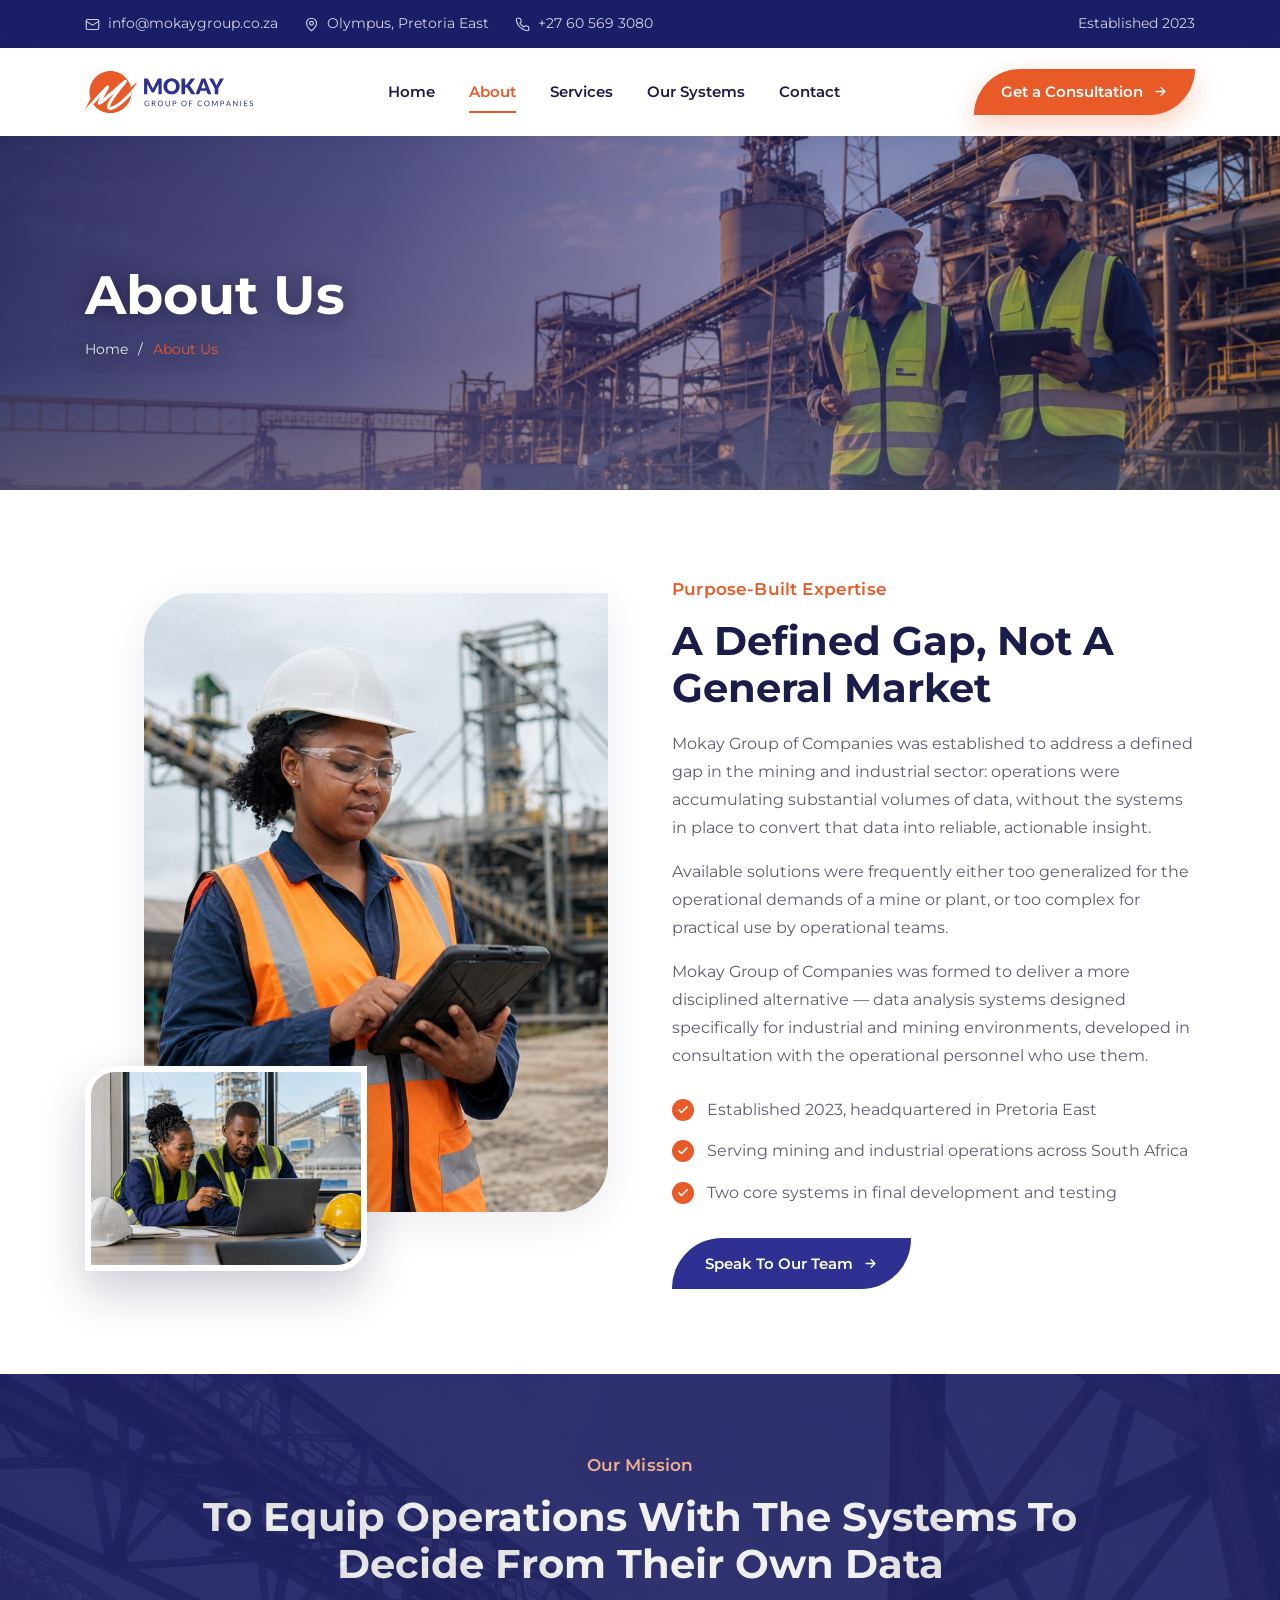
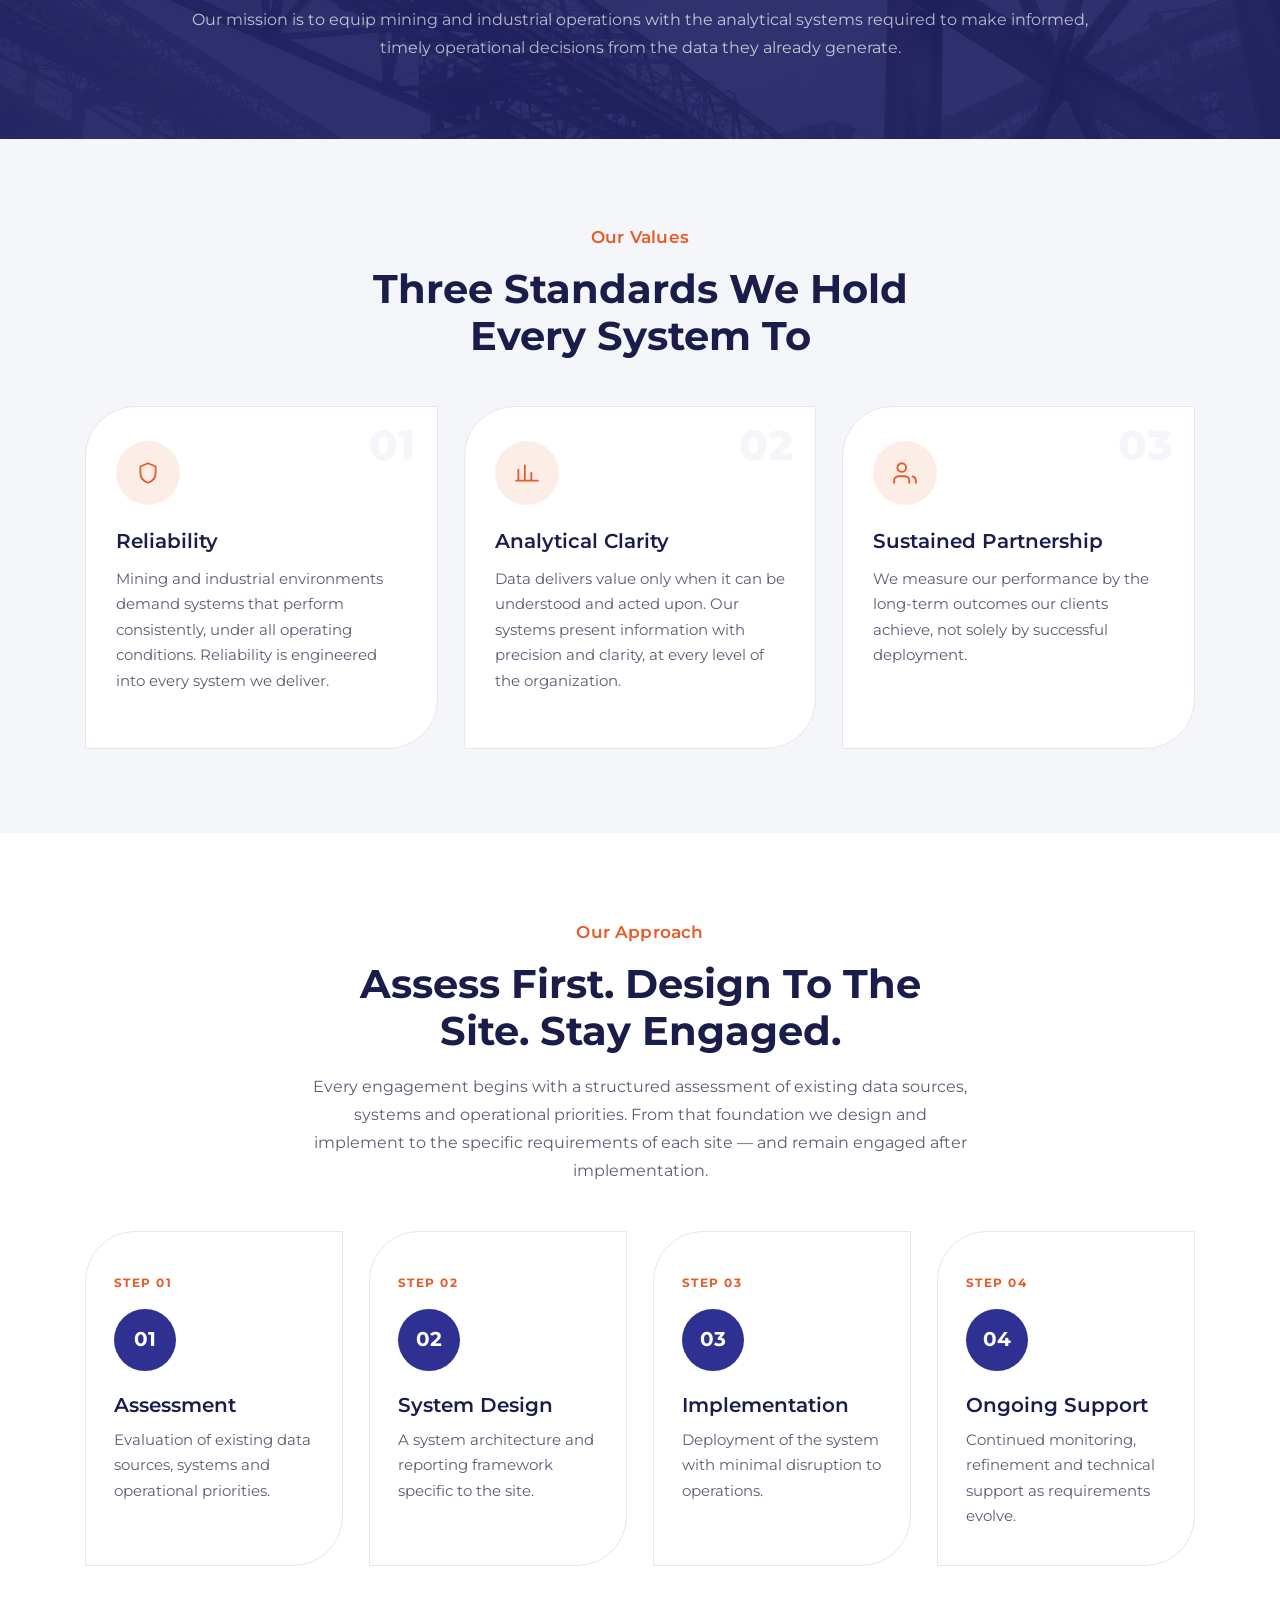
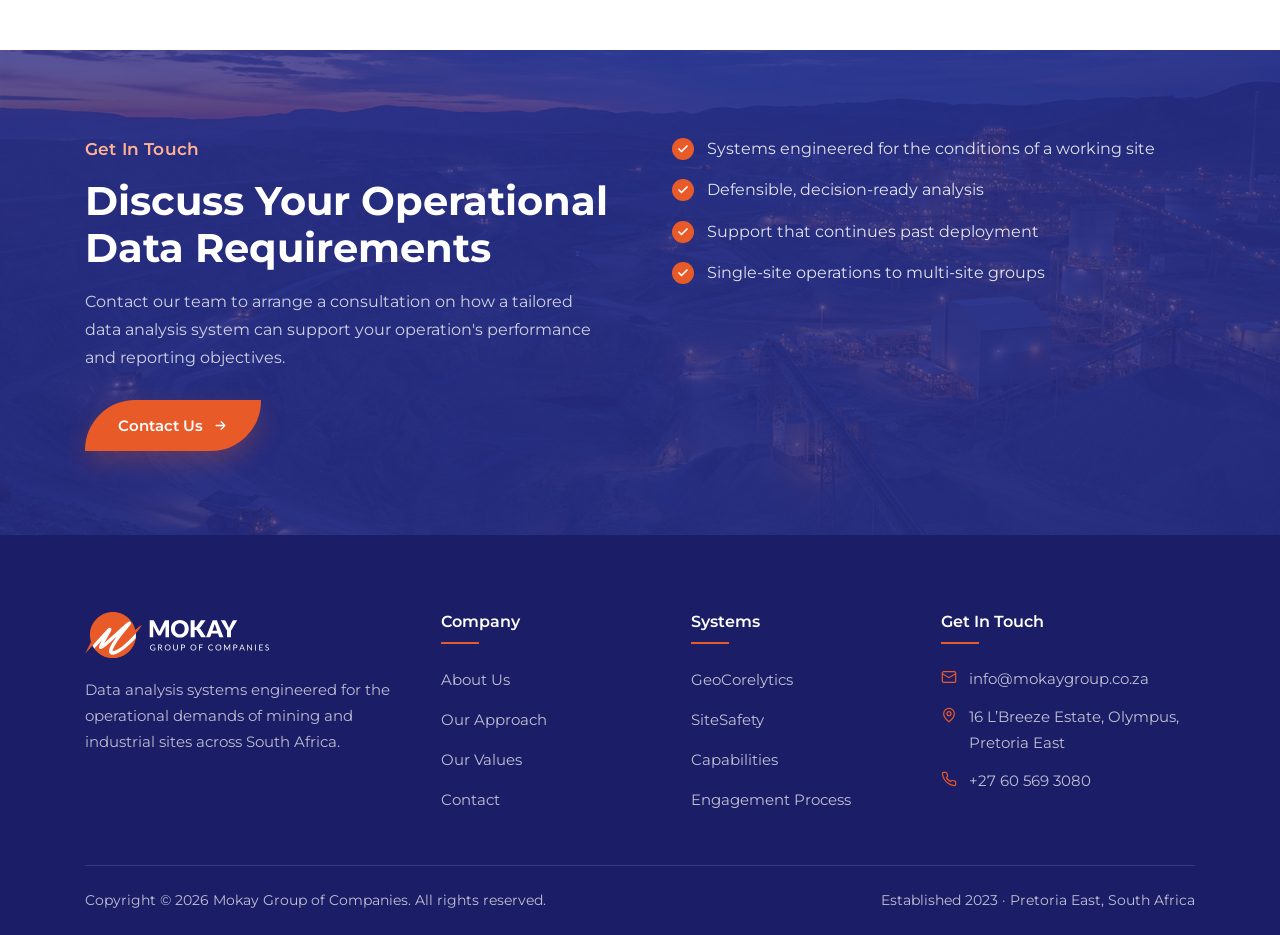
==== about.html @ 02640b0d "Add Mokay Group of Companies marketing website Static four-page site — no build step, no dependencie" ====
<!DOCTYPE html>
<html lang="en">
<head>
<meta charset="UTF-8">
<meta name="viewport" content="width=device-width,initial-scale=1">
<title>About Us — Mokay Group of Companies</title>
<meta name="description" content="Established in 2023 and headquartered in Pretoria East, Mokay Group of Companies builds data analysis systems designed specifically for industrial and mining environments, in consultation with the operational personnel who use them.">
<link rel="icon" href="assets/favicon.svg" type="image/svg+xml">
<script>document.documentElement.classList.add("js");</script>
<link rel="stylesheet" href="assets/styles.css">
</head>
<body>

<div class="topbar">
  <div class="container topbar-inner">
    <ul>
      <li><svg class="arw" viewBox="0 0 24 24" fill="none" stroke="currentColor" stroke-width="1.8"><rect x="2" y="4" width="20" height="16" rx="2"/><path d="m2 7 10 6 10-6"/></svg>
        <a href="mailto:info@mokaygroup.co.za">info@mokaygroup.co.za</a></li>
      <li><svg class="arw" viewBox="0 0 24 24" fill="none" stroke="currentColor" stroke-width="1.8"><path d="M20 10c0 6-8 12-8 12s-8-6-8-12a8 8 0 0 1 16 0Z"/><circle cx="12" cy="10" r="3"/></svg>
        Olympus, Pretoria East</li>
      <li><svg class="arw" viewBox="0 0 24 24" fill="none" stroke="currentColor" stroke-width="1.8"><path d="M22 16.9v3a2 2 0 0 1-2.2 2 19.8 19.8 0 0 1-8.6-3.1 19.5 19.5 0 0 1-6-6A19.8 19.8 0 0 1 2.1 4.2 2 2 0 0 1 4.1 2h3a2 2 0 0 1 2 1.7c.1 1 .4 1.9.7 2.8a2 2 0 0 1-.5 2.1L8.1 9.9a16 16 0 0 0 6 6l1.3-1.3a2 2 0 0 1 2.1-.4c.9.3 1.8.6 2.8.7a2 2 0 0 1 1.7 2Z"/></svg>
        <a href="tel:+27605693080">+27 60 569 3080</a></li>
    </ul>
    <ul class="socials"><li>Established 2023</li></ul>
  </div>
</div>

<header class="header">
  <div class="container header-inner">
    <a class="logo" href="index.html" aria-label="Mokay Group of Companies — home">
      <img src="assets/logo.svg" alt="Mokay Group of Companies" width="168" height="42">
    </a>
    <ul class="menu" data-menu>
      <li><a href="index.html">Home</a></li>
      <li><a href="about.html" class="active">About</a></li>
      <li><a href="systems.html">Services</a></li>
      <li><a href="systems.html#systems">Our Systems</a></li>
      <li><a href="contact.html">Contact</a></li>
    </ul>
    <div class="header-right">
      <a href="contact.html" class="btn btn-orange">Get a Consultation
        <svg class="arw" viewBox="0 0 24 24" fill="none" stroke="currentColor" stroke-width="2.2" stroke-linecap="round" stroke-linejoin="round"><path d="M5 12h14M13 6l6 6-6 6"/></svg></a>
      <button class="burger" data-burger aria-label="Toggle menu"><span></span><span></span><span></span></button>
    </div>
  </div>
</header>

<section class="banner">
  <img class="banner-bg" src="assets/img/hero-2.jpg" alt="" aria-hidden="true" width="1920" height="900">
  <div class="container banner-inner">
    <h1>About Us</h1>
    <div class="crumbs"><a href="index.html">Home</a> / <span>About Us</span></div>
  </div>
</section>

<!-- ============ ORIGIN ============ -->
<section class="section">
  <div class="container about-grid">
    <div class="about-media reveal">
      <img class="m-main" src="assets/img/about-2.jpg" alt="Engineer in hard hat and hi-vis capturing field data on a rugged tablet, processing plant behind" width="840" height="1000">
      <img class="m-inset" src="assets/img/about-1.jpg" alt="Two engineers reviewing operational data on a laptop in a site office" width="840" height="600">
    </div>
    <div class="reveal">
      <span class="subtitle">Purpose-Built Expertise</span>
      <h2>A Defined Gap, Not A General Market</h2>
      <p style="margin-top:18px">Mokay Group of Companies was established to address a defined gap in the mining and industrial sector: operations were accumulating substantial volumes of data, without the systems in place to convert that data into reliable, actionable insight.</p>
      <p style="margin-top:16px">Available solutions were frequently either too generalized for the operational demands of a mine or plant, or too complex for practical use by operational teams.</p>
      <p style="margin-top:16px">Mokay Group of Companies was formed to deliver a more disciplined alternative — data analysis systems designed specifically for industrial and mining environments, developed in consultation with the operational personnel who use them.</p>
      <ul class="check-list">
        <li><span class="tick"><svg width="12" height="12" viewBox="0 0 24 24" fill="none" stroke="currentColor" stroke-width="3.4" stroke-linecap="round" stroke-linejoin="round"><path d="M20 6L9 17l-5-5"/></svg></span>Established 2023, headquartered in Pretoria East</li>
        <li><span class="tick"><svg width="12" height="12" viewBox="0 0 24 24" fill="none" stroke="currentColor" stroke-width="3.4" stroke-linecap="round" stroke-linejoin="round"><path d="M20 6L9 17l-5-5"/></svg></span>Serving mining and industrial operations across South Africa</li>
        <li><span class="tick"><svg width="12" height="12" viewBox="0 0 24 24" fill="none" stroke="currentColor" stroke-width="3.4" stroke-linecap="round" stroke-linejoin="round"><path d="M20 6L9 17l-5-5"/></svg></span>Two core systems in final development and testing</li>
      </ul>
      <a href="contact.html" class="btn btn-navy" style="margin-top:32px">Speak To Our Team
        <svg class="arw" viewBox="0 0 24 24" fill="none" stroke="currentColor" stroke-width="2.2" stroke-linecap="round" stroke-linejoin="round"><path d="M5 12h14M13 6l6 6-6 6"/></svg></a>
    </div>
  </div>
</section>

<!-- ============ MISSION BAND ============ -->
<section class="section counter-section white" style="padding-top:clamp(56px,6vw,90px);padding-bottom:clamp(56px,6vw,90px)">
  <img class="counter-bg" src="assets/img/counter-bg.jpg" alt="" aria-hidden="true" width="1920" height="600">
  <div class="container">
    <div class="section-head center reveal" style="margin-bottom:0;max-width:900px">
      <span class="subtitle on-dark">Our Mission</span>
      <h2>To Equip Operations With The Systems To Decide From Their Own Data</h2>
      <p>Our mission is to equip mining and industrial operations with the analytical systems required to make informed, timely operational decisions from the data they already generate.</p>
    </div>
  </div>
</section>

<!-- ============ VALUES ============ -->
<section class="section gray" id="values">
  <div class="container">
    <div class="section-head center reveal">
      <span class="subtitle">Our Values</span>
      <h2>Three Standards We Hold Every System To</h2>
    </div>
    <div class="cards-3">
      <article class="service-card reveal">
        <span class="num">01</span>
        <span class="ico"><svg width="26" height="26" viewBox="0 0 24 24" fill="none" stroke="currentColor" stroke-width="1.7" stroke-linecap="round" stroke-linejoin="round"><path d="M12 3l7 3v6c0 4.5-3 7.6-7 9-4-1.4-7-4.5-7-9V6z"/></svg></span>
        <h3>Reliability</h3>
        <p>Mining and industrial environments demand systems that perform consistently, under all operating conditions. Reliability is engineered into every system we deliver.</p>
      </article>
      <article class="service-card reveal">
        <span class="num">02</span>
        <span class="ico"><svg width="26" height="26" viewBox="0 0 24 24" fill="none" stroke="currentColor" stroke-width="1.7" stroke-linecap="round" stroke-linejoin="round"><path d="M4 19V9M10 19V5M16 19v-7M2 19h20"/></svg></span>
        <h3>Analytical Clarity</h3>
        <p>Data delivers value only when it can be understood and acted upon. Our systems present information with precision and clarity, at every level of the organization.</p>
      </article>
      <article class="service-card reveal">
        <span class="num">03</span>
        <span class="ico"><svg width="26" height="26" viewBox="0 0 24 24" fill="none" stroke="currentColor" stroke-width="1.7" stroke-linecap="round" stroke-linejoin="round"><path d="M16 21v-2a4 4 0 0 0-4-4H6a4 4 0 0 0-4 4v2"/><circle cx="9" cy="7" r="4"/><path d="M22 21v-2a4 4 0 0 0-3-3.87"/></svg></span>
        <h3>Sustained Partnership</h3>
        <p>We measure our performance by the long-term outcomes our clients achieve, not solely by successful deployment.</p>
      </article>
    </div>
  </div>
</section>

<!-- ============ APPROACH / PROCESS ============ -->
<section class="section" id="approach">
  <div class="container">
    <div class="section-head center reveal">
      <span class="subtitle">Our Approach</span>
      <h2>Assess First. Design To The Site. Stay Engaged.</h2>
      <p>Every engagement begins with a structured assessment of existing data sources, systems and operational priorities. From that foundation we design and implement to the specific requirements of each site — and remain engaged after implementation.</p>
    </div>
    <div class="process">
      <div class="step reveal"><span class="k">Step 01</span><div class="circle">01</div>
        <h4>Assessment</h4><p>Evaluation of existing data sources, systems and operational priorities.</p></div>
      <div class="step reveal"><span class="k">Step 02</span><div class="circle">02</div>
        <h4>System Design</h4><p>A system architecture and reporting framework specific to the site.</p></div>
      <div class="step reveal"><span class="k">Step 03</span><div class="circle">03</div>
        <h4>Implementation</h4><p>Deployment of the system with minimal disruption to operations.</p></div>
      <div class="step reveal"><span class="k">Step 04</span><div class="circle">04</div>
        <h4>Ongoing Support</h4><p>Continued monitoring, refinement and technical support as requirements evolve.</p></div>
    </div>
  </div>
</section>

<!-- ============ CTA ============ -->
<section class="section cta-section white">
  <img class="cta-bg" src="assets/img/cta-bg.jpg" alt="" aria-hidden="true" width="1920" height="1200">
  <div class="container cta-inner">
    <div class="reveal">
      <span class="subtitle on-dark">Get In Touch</span>
      <h2>Discuss Your Operational Data Requirements</h2>
      <p style="margin-top:16px">Contact our team to arrange a consultation on how a tailored data analysis system can support your operation's performance and reporting objectives.</p>
      <a href="contact.html" class="btn btn-orange" style="margin-top:28px">Contact Us
        <svg class="arw" viewBox="0 0 24 24" fill="none" stroke="currentColor" stroke-width="2.2" stroke-linecap="round" stroke-linejoin="round"><path d="M5 12h14M13 6l6 6-6 6"/></svg></a>
    </div>
    <div class="reveal">
      <ul class="check-list" style="margin-top:0">
        <li><span class="tick"><svg width="12" height="12" viewBox="0 0 24 24" fill="none" stroke="currentColor" stroke-width="3.4" stroke-linecap="round" stroke-linejoin="round"><path d="M20 6L9 17l-5-5"/></svg></span>Systems engineered for the conditions of a working site</li>
        <li><span class="tick"><svg width="12" height="12" viewBox="0 0 24 24" fill="none" stroke="currentColor" stroke-width="3.4" stroke-linecap="round" stroke-linejoin="round"><path d="M20 6L9 17l-5-5"/></svg></span>Defensible, decision-ready analysis</li>
        <li><span class="tick"><svg width="12" height="12" viewBox="0 0 24 24" fill="none" stroke="currentColor" stroke-width="3.4" stroke-linecap="round" stroke-linejoin="round"><path d="M20 6L9 17l-5-5"/></svg></span>Support that continues past deployment</li>
        <li><span class="tick"><svg width="12" height="12" viewBox="0 0 24 24" fill="none" stroke="currentColor" stroke-width="3.4" stroke-linecap="round" stroke-linejoin="round"><path d="M20 6L9 17l-5-5"/></svg></span>Single-site operations to multi-site groups</li>
      </ul>
    </div>
  </div>
</section>

<footer class="footer">
  <div class="container">
    <div class="footer-grid">
      <div>
        <div class="footer-logo"><img src="assets/logo-white.svg" alt="Mokay Group of Companies" width="184" height="46"></div>
        <p>Data analysis systems engineered for the operational demands of mining and industrial sites across South Africa.</p>
      </div>
      <div>
        <h5>Company</h5>
        <ul>
          <li><a href="about.html">About Us</a></li>
          <li><a href="about.html#approach">Our Approach</a></li>
          <li><a href="about.html#values">Our Values</a></li>
          <li><a href="contact.html">Contact</a></li>
        </ul>
      </div>
      <div>
        <h5>Systems</h5>
        <ul>
          <li><a href="systems.html#geocorelytics">GeoCorelytics</a></li>
          <li><a href="systems.html#sitesafety">SiteSafety</a></li>
          <li><a href="systems.html#capabilities">Capabilities</a></li>
          <li><a href="systems.html#process">Engagement Process</a></li>
        </ul>
      </div>
      <div>
        <h5>Get In Touch</h5>
        <ul>
          <li class="contact-li"><span class="ico"><svg width="16" height="16" viewBox="0 0 24 24" fill="none" stroke="currentColor" stroke-width="1.8"><rect x="2" y="4" width="20" height="16" rx="2"/><path d="m2 7 10 6 10-6"/></svg></span>
            <a href="mailto:info@mokaygroup.co.za">info@mokaygroup.co.za</a></li>
          <li class="contact-li"><span class="ico"><svg width="16" height="16" viewBox="0 0 24 24" fill="none" stroke="currentColor" stroke-width="1.8"><path d="M20 10c0 6-8 12-8 12s-8-6-8-12a8 8 0 0 1 16 0Z"/><circle cx="12" cy="10" r="3"/></svg></span>
            16 L’Breeze Estate, Olympus, Pretoria East</li>
          <li class="contact-li"><span class="ico"><svg width="16" height="16" viewBox="0 0 24 24" fill="none" stroke="currentColor" stroke-width="1.8"><path d="M22 16.9v3a2 2 0 0 1-2.2 2 19.8 19.8 0 0 1-8.6-3.1 19.5 19.5 0 0 1-6-6A19.8 19.8 0 0 1 2.1 4.2 2 2 0 0 1 4.1 2h3a2 2 0 0 1 2 1.7c.1 1 .4 1.9.7 2.8a2 2 0 0 1-.5 2.1L8.1 9.9a16 16 0 0 0 6 6l1.3-1.3a2 2 0 0 1 2.1-.4c.9.3 1.8.6 2.8.7a2 2 0 0 1 1.7 2Z"/></svg></span>
            <a href="tel:+27605693080">+27 60 569 3080</a></li>
        </ul>
      </div>
    </div>
    <div class="copyright">
      <span>Copyright © <span data-year>2026</span> Mokay Group of Companies. All rights reserved.</span>
      <span>Established 2023 · Pretoria East, South Africa</span>
    </div>
  </div>
</footer>

<button class="to-top" data-to-top aria-label="Back to top">
  <svg width="18" height="18" viewBox="0 0 24 24" fill="none" stroke="currentColor" stroke-width="2.4" stroke-linecap="round" stroke-linejoin="round"><path d="M12 19V5M5 12l7-7 7 7"/></svg>
</button>

<script src="assets/app.js"></script>
</body>
</html>
---- assets/styles.css ----
/* ============================================================
   Mokay Group of Companies
   Layout system referenced from techor-html.netlify.app
   Typeface: Montserrat · Brand: #E95A29 (orange) · #2E3192 (navy)
   ============================================================ */
@import url('https://fonts.googleapis.com/css2?family=Montserrat:ital,wght@0,300;0,400;0,500;0,600;0,700;0,800;1,400&display=swap');

:root{
  /* brand */
  --navy:#2E3192;
  --navy-deep:#1B1D66;
  --navy-soft:#4247BE;
  --orange:#E95A29;
  --orange-hi:#FF7444;
  --orange-soft:#FDEDE7;

  /* neutrals (Techor roles, Mokay-tinted) */
  --heading:#1A1C4A;
  --body:#5A5E75;
  --gray-bg:#F5F6FA;
  --white:#FFFFFF;
  --line:#E4E6F0;
  --line-dark:rgba(255,255,255,.16);

  --font:'Montserrat','Segoe UI',system-ui,-apple-system,sans-serif;

  --container:1140px;
  --gutter:15px;
  --pad-y:clamp(58px,6.6vw,104px);
  --top-h:48px;
  --nav-h:88px;

  --radius-card:50px 0 50px 0;   /* Techor's signature asymmetric corner */
  --shadow:0 10px 40px rgba(26,28,74,.08);
  --shadow-hover:0 22px 60px rgba(26,28,74,.14);
}

*{box-sizing:border-box;margin:0;padding:0}
html{scroll-behavior:smooth}
body{
  font-family:var(--font);font-size:16px;font-weight:400;line-height:1.75;
  color:var(--body);background:var(--white);
  -webkit-font-smoothing:antialiased;overflow-x:hidden;
}
img{max-width:100%;height:auto;display:block}
svg{display:block}
a{color:inherit;text-decoration:none}
a,button{-webkit-tap-highlight-color:transparent;appearance:none;outline:none;font-family:inherit}
a:focus-visible,button:focus-visible,input:focus-visible,select:focus-visible,textarea:focus-visible{
  outline:2px solid var(--orange);outline-offset:3px;border-radius:3px}
::selection{background:var(--orange);color:#fff}

.container{max-width:var(--container);margin:0 auto;padding:0 var(--gutter);width:100%}
.section{padding:var(--pad-y) 0}
.section.gray{background:var(--gray-bg)}
.section.navy{background:var(--navy);color:#fff}
.pt-0{padding-top:0}

/* ---------- typography ---------- */
h1,h2,h3,h4,h5,h6{font-family:var(--font);color:var(--heading);font-weight:700;line-height:1.2}
h1{font-size:clamp(2rem,4.2vw,3.4rem);line-height:1.14;text-transform:capitalize}
h2{font-size:clamp(1.75rem,3.1vw,2.65rem);line-height:1.18;text-transform:capitalize}
h3{font-size:clamp(1.2rem,1.6vw,1.5rem);font-weight:600}
h4{font-size:1.25rem;font-weight:600}
h5{font-size:1.05rem;font-weight:600}
p{color:var(--body)}
.lead{font-size:1.08rem;line-height:1.8}
.white h1,.white h2,.white h3,.white h4,.white h5{color:#fff}
.white p{color:rgba(255,255,255,.78)}

.subtitle{
  display:inline-block;font-size:1.05rem;font-weight:600;color:var(--orange);
  margin-bottom:14px;letter-spacing:.01em;
}
.subtitle.on-dark{color:#FFB292}
.section-head{max-width:660px;margin-bottom:clamp(30px,3.6vw,48px)}
.section-head.center{margin-left:auto;margin-right:auto;text-align:center}
.section-head p{margin-top:18px}

/* ---------- buttons ---------- */
.btn{
  display:inline-flex;align-items:center;gap:10px;
  font-size:.94rem;font-weight:600;line-height:1;
  padding:17px 32px;border:1px solid transparent;cursor:pointer;
  border-radius:50px 0 50px 0;
  transition:background .3s,color .3s,border-color .3s,transform .3s,box-shadow .3s;
}
.btn i{transition:transform .3s}
.btn:hover i{transform:translateX(4px)}
.btn-orange{background:var(--orange);color:#fff;box-shadow:0 10px 26px rgba(233,90,41,.28)}
.btn-orange:hover{background:var(--navy);box-shadow:0 14px 32px rgba(46,49,146,.3);transform:translateY(-2px)}
.btn-navy{background:var(--navy);color:#fff}
.btn-navy:hover{background:var(--orange);transform:translateY(-2px)}
.btn-white{background:#fff;color:var(--navy)}
.btn-white:hover{background:var(--orange);color:#fff;transform:translateY(-2px)}
.btn-outline{border-color:var(--line);color:var(--heading);background:#fff}
.btn-outline:hover{background:var(--navy);color:#fff;border-color:var(--navy)}
.btn-outline-light{border-color:rgba(255,255,255,.4);color:#fff}
.btn-outline-light:hover{background:#fff;color:var(--navy)}
.link-more{display:inline-flex;align-items:center;gap:8px;font-weight:600;font-size:.92rem;color:var(--navy)}
.link-more i{transition:transform .3s}
.link-more:hover{color:var(--orange)}
.link-more:hover i{transform:translateX(4px)}

/* arrow glyph (no icon font dependency) */
.arw{width:15px;height:15px;flex:none}

/* ---------- top bar ---------- */
.topbar{background:var(--navy-deep);color:rgba(255,255,255,.8);font-size:.85rem}
.topbar-inner{display:flex;align-items:center;justify-content:space-between;gap:20px;height:var(--top-h)}
.topbar ul{list-style:none;display:flex;align-items:center;gap:26px;flex-wrap:wrap}
.topbar li{display:flex;align-items:center;gap:8px}
.topbar a:hover{color:var(--orange)}
.topbar .socials{gap:16px}
.topbar .socials a{display:grid;place-items:center;width:26px;height:26px;
  border:1px solid rgba(255,255,255,.22);border-radius:50%;transition:.3s}
.topbar .socials a:hover{background:var(--orange);border-color:var(--orange);color:#fff}
@media(max-width:860px){.topbar{display:none}}

/* ---------- header ---------- */
.header{background:#fff;box-shadow:0 2px 20px rgba(26,28,74,.06);position:relative;z-index:50}
.header.sticky{position:fixed;top:0;left:0;right:0;animation:dropIn .45s ease}
@keyframes dropIn{from{transform:translateY(-100%)}to{transform:translateY(0)}}
.header-inner{display:flex;align-items:center;justify-content:space-between;gap:26px;height:var(--nav-h)}
.logo img{height:42px;width:auto}
.menu{display:flex;align-items:center;gap:34px;list-style:none}
.menu > li > a{
  display:flex;align-items:center;gap:6px;font-size:.95rem;font-weight:600;color:var(--heading);
  padding:10px 0;position:relative;transition:color .25s;
}
.menu > li > a::after{content:"";position:absolute;left:0;bottom:2px;width:0;height:2px;
  background:var(--orange);transition:width .3s}
.menu > li > a:hover,.menu > li > a.active{color:var(--orange)}
.menu > li > a:hover::after,.menu > li > a.active::after{width:100%}
.header-right{display:flex;align-items:center;gap:16px}
.header-right .btn{padding:14px 26px}
.burger{display:none;width:46px;height:46px;border:1px solid var(--line);background:#fff;
  border-radius:8px;flex-direction:column;justify-content:center;align-items:center;gap:5px;cursor:pointer}
.burger span{display:block;width:20px;height:2px;background:var(--navy);border-radius:2px;transition:.3s}
.nav-open .burger span:nth-child(1){transform:translateY(7px) rotate(45deg)}
.nav-open .burger span:nth-child(2){opacity:0}
.nav-open .burger span:nth-child(3){transform:translateY(-7px) rotate(-45deg)}

@media(max-width:1040px){
  .burger{display:flex}
  .header-right .btn{display:none}
  .menu{
    position:fixed;left:0;right:0;top:var(--nav-h);flex-direction:column;align-items:stretch;gap:0;
    background:#fff;padding:8px 22px 26px;box-shadow:0 20px 40px rgba(26,28,74,.14);
    transform:translateY(-130%);transition:transform .45s cubic-bezier(.3,.85,.3,1);
    max-height:calc(100vh - var(--nav-h));overflow:auto;
  }
  .header.sticky .menu{position:fixed}
  .menu > li{border-bottom:1px solid var(--line)}
  .menu > li > a{padding:17px 0;font-size:1rem}
  .menu > li > a::after{display:none}
  .nav-open .menu{transform:translateY(0)}
}

/* ---------- hero slider ---------- */
.hero{position:relative;overflow:hidden;background:var(--navy-deep)}
.slides{position:relative;height:clamp(520px,72vh,660px)}
.slide{
  position:absolute;inset:0;opacity:0;visibility:hidden;
  transition:opacity .9s ease,visibility .9s;
}
.slide.active{opacity:1;visibility:visible}
.slide-bg{position:absolute;inset:0;width:100%;height:100%;object-fit:cover;
  transform:scale(1.06);transition:transform 7s linear}
.slide.active .slide-bg{transform:scale(1)}
.slide::after{content:"";position:absolute;inset:0;
  background:linear-gradient(100deg,rgba(27,29,102,.93) 0%,rgba(46,49,146,.82) 42%,rgba(27,29,102,.42) 100%)}
.slide-inner{position:relative;z-index:2;height:100%;display:flex;align-items:center}
.slide-copy{max-width:640px;color:#fff}
.slide-copy .subtitle{color:#FFB292;text-transform:uppercase;letter-spacing:.14em;font-size:.82rem;font-weight:700}
.slide-copy h1{color:#fff;margin-bottom:20px}
.slide-copy p{color:rgba(255,255,255,.82);font-size:1.05rem;max-width:56ch;margin-bottom:32px}
.slide-actions{display:flex;flex-wrap:wrap;gap:14px}

/* animate copy in on the active slide */
.slide.active .slide-copy > *{animation:slideUp .8s cubic-bezier(.2,.7,.3,1) backwards}
.slide.active .slide-copy > *:nth-child(1){animation-delay:.15s}
.slide.active .slide-copy > *:nth-child(2){animation-delay:.28s}
.slide.active .slide-copy > *:nth-child(3){animation-delay:.41s}
.slide.active .slide-copy > *:nth-child(4){animation-delay:.54s}
@keyframes slideUp{from{opacity:0;transform:translateY(30px)}to{opacity:1;transform:none}}

.slider-nav{position:absolute;right:clamp(16px,4vw,54px);bottom:clamp(20px,4vh,44px);
  z-index:3;display:flex;gap:10px}
.slider-nav button{width:48px;height:48px;border-radius:50%;border:1px solid rgba(255,255,255,.4);
  background:rgba(255,255,255,.08);color:#fff;display:grid;place-items:center;cursor:pointer;
  transition:.3s;backdrop-filter:blur(6px)}
.slider-nav button:hover{background:var(--orange);border-color:var(--orange)}
.slider-dots{position:absolute;left:0;right:0;bottom:clamp(20px,4vh,44px);z-index:3;
  display:flex;justify-content:center;gap:9px}
.slider-dots button{width:9px;height:9px;border-radius:50%;border:0;cursor:pointer;
  background:rgba(255,255,255,.42);transition:.3s;padding:0}
.slider-dots button.on{background:var(--orange);width:30px;border-radius:50px}
@media(max-width:700px){.slider-nav{display:none}}

/* ---------- feature strip under hero ----------
   Sits clear of the hero rather than overlapping it, so the slider dots and
   arrows stay reachable and the photograph is never clipped. */
.feature-strip{display:grid;grid-template-columns:repeat(3,1fr);gap:0;
  background:var(--navy);color:#fff;border-radius:50px 0 50px 0;overflow:hidden;
  margin-top:clamp(32px,4vw,58px);position:relative;z-index:5;box-shadow:var(--shadow-hover)}
.feature-strip .fs{padding:34px 32px;display:flex;gap:18px;align-items:flex-start;
  border-right:1px solid rgba(255,255,255,.14)}
.feature-strip .fs:last-child{border-right:0}
.feature-strip .ico{width:46px;height:46px;flex:none;border-radius:50%;display:grid;place-items:center;
  background:rgba(255,255,255,.12);color:#fff}
.feature-strip h4{color:#fff;font-size:1.05rem;margin-bottom:6px}
.feature-strip p{color:rgba(255,255,255,.72);font-size:.9rem;line-height:1.6}
@media(max-width:900px){.feature-strip{grid-template-columns:1fr;border-radius:30px 0 30px 0}
  .feature-strip .fs{border-right:0;border-bottom:1px solid rgba(255,255,255,.14)}
  .feature-strip .fs:last-child{border-bottom:0}}

/* ---------- about ---------- */
.about-grid{display:grid;grid-template-columns:1fr 1fr;gap:clamp(30px,5vw,70px);align-items:center}
/* .reverse flips an alternating row so the image sits left on desktop */
.about-grid.reverse > *:first-child{order:2}
.about-grid.reverse > *:last-child{order:1}

/* .media-fill — for rows where the copy runs much longer than the picture.
   The media column stretches to the copy height instead of floating centred,
   which is what was leaving a large dead band above and below the image. */
@media(min-width:901px){
  .about-grid.media-fill{align-items:stretch}
  /* only the media column becomes a flex box — the copy column must stay block flow */
  .about-grid.media-fill > .media-col{display:flex;min-height:0}
  .about-grid.media-fill > .media-col > img{height:100%;width:100%;object-fit:cover}
}

@media(max-width:900px){
  .about-grid{grid-template-columns:1fr}
  /* stacked to one column, always lead with the copy */
  .about-grid.reverse > *:first-child{order:1}
  .about-grid.reverse > *:last-child{order:2}
}

/* staggered two-image collage: tall portrait leads, landscape insets bottom-left */
.about-media{position:relative;
  padding-left:clamp(26px,4.6vw,62px);
  padding-bottom:clamp(34px,4.6vw,68px)}
.about-media img{border-radius:50px 0 50px 0;box-shadow:var(--shadow)}
/* 3:4 keeps the lead image tall enough to sit level with the copy beside it */
.about-media .m-main{width:100%;display:block;aspect-ratio:3/4;object-fit:cover}
.about-media .m-inset{position:absolute;left:0;bottom:0;width:54%;
  border-radius:30px 0 30px 0;border:6px solid #fff;
  box-shadow:0 20px 46px rgba(26,28,74,.22)}
@media(max-width:600px){
  .about-media{padding-left:clamp(18px,6vw,34px);padding-bottom:clamp(26px,7vw,44px)}
  .about-media .m-main{border-radius:34px 0 34px 0}
  .about-media .m-inset{border-radius:22px 0 22px 0;border-width:5px}
}

.mv-list{list-style:none;margin-top:28px;display:grid;gap:20px}
.mv-list li{display:flex;gap:18px;align-items:flex-start}
.mv-list .ico{width:52px;height:52px;flex:none;border-radius:50%;display:grid;place-items:center;
  background:var(--orange-soft);color:var(--orange);transition:.3s}
.mv-list li:hover .ico{background:var(--orange);color:#fff}
.mv-list h4{margin-bottom:4px;font-size:1.1rem}
.mv-list p{font-size:.95rem;line-height:1.65}

/* ---------- service cards ---------- */
.cards-4{display:grid;grid-template-columns:repeat(4,1fr);gap:26px}
.cards-3{display:grid;grid-template-columns:repeat(3,1fr);gap:26px}
.cards-2{display:grid;grid-template-columns:repeat(2,1fr);gap:26px}
@media(max-width:1040px){.cards-4{grid-template-columns:1fr 1fr}}
@media(max-width:900px){.cards-3{grid-template-columns:1fr 1fr}}
@media(max-width:640px){.cards-4,.cards-3,.cards-2{grid-template-columns:1fr}}

.service-card{
  background:#fff;padding:34px 30px;border-radius:var(--radius-card);
  border:1px solid var(--line);transition:transform .35s,box-shadow .35s,border-color .35s;
  position:relative;overflow:hidden;height:100%;
}
.service-card::before{content:"";position:absolute;inset:auto auto 0 0;width:100%;height:0;
  background:var(--navy);transition:height .4s cubic-bezier(.2,.7,.3,1);z-index:0}
.service-card:hover::before{height:100%}
.service-card > *{position:relative;z-index:1}
.service-card:hover{transform:translateY(-6px);box-shadow:var(--shadow-hover);border-color:transparent}
.service-card .ico{width:64px;height:64px;border-radius:50%;display:grid;place-items:center;
  background:var(--orange-soft);color:var(--orange);margin-bottom:24px;transition:.4s}
.service-card:hover .ico{background:var(--orange);color:#fff}
.service-card h3{margin-bottom:12px;transition:color .35s}
.service-card p{font-size:.94rem;line-height:1.7;margin-bottom:20px;transition:color .35s}
.service-card:hover h3{color:#fff}
.service-card:hover p{color:rgba(255,255,255,.8)}
.service-card:hover .link-more{color:#FFB292}
.service-card .num{position:absolute;right:22px;top:18px;font-size:2.6rem;font-weight:800;
  color:var(--gray-bg);line-height:1;z-index:0;transition:color .35s}
.service-card:hover .num{color:rgba(255,255,255,.1)}

/* ---------- system / project cards ---------- */
.sys-card{position:relative;border-radius:50px 0 50px 0;overflow:hidden;height:100%}
.sys-card img{width:100%;height:100%;object-fit:cover;transition:transform .7s cubic-bezier(.2,.7,.3,1)}
.sys-card:hover img{transform:scale(1.07)}
.sys-card::after{content:"";position:absolute;inset:0;
  background:linear-gradient(180deg,rgba(27,29,102,0) 38%,rgba(27,29,102,.92) 100%)}
.sys-card .caption{position:absolute;left:0;right:0;bottom:0;z-index:2;padding:28px 26px;color:#fff;
  transform:translateY(14px);transition:transform .4s}
.sys-card:hover .caption{transform:translateY(0)}
.sys-card .caption span{display:inline-block;font-size:.78rem;font-weight:700;letter-spacing:.1em;
  text-transform:uppercase;color:#FFB292;margin-bottom:8px}
.sys-card .caption h3{color:#fff;margin-bottom:8px}
.sys-card .caption p{color:rgba(255,255,255,.8);font-size:.9rem;line-height:1.6;
  max-height:0;overflow:hidden;opacity:0;transition:max-height .45s,opacity .45s}
.sys-card:hover .caption p{max-height:120px;opacity:1}
.sys-card .tag{position:absolute;top:22px;left:22px;z-index:2;background:var(--orange);color:#fff;
  font-size:.72rem;font-weight:700;letter-spacing:.06em;text-transform:uppercase;
  padding:7px 14px;border-radius:50px}

/* ---------- process ---------- */
.process{display:grid;grid-template-columns:repeat(4,1fr);gap:26px;position:relative}
@media(max-width:960px){.process{grid-template-columns:1fr 1fr}}
@media(max-width:560px){.process{grid-template-columns:1fr}}
.step{background:#fff;border:1px solid var(--line);border-radius:50px 0 50px 0;
  padding:36px 28px;position:relative;transition:transform .35s,box-shadow .35s}
.step:hover{transform:translateY(-6px);box-shadow:var(--shadow-hover)}
.step .k{display:inline-block;font-size:.75rem;font-weight:700;letter-spacing:.12em;
  text-transform:uppercase;color:var(--orange);margin-bottom:16px}
.step .circle{width:62px;height:62px;border-radius:50%;background:var(--navy);color:#fff;
  display:grid;place-items:center;font-weight:700;font-size:1.25rem;margin-bottom:22px;transition:.35s}
.step:hover .circle{background:var(--orange)}
.step h4{margin-bottom:10px}
.step p{font-size:.94rem;line-height:1.7}

/* ---------- counter ---------- */
.counter-section{position:relative;background:var(--navy-deep);color:#fff;overflow:hidden}
.counter-bg{position:absolute;inset:0;width:100%;height:100%;object-fit:cover;opacity:.16}
.counters{position:relative;z-index:2;display:grid;grid-template-columns:repeat(4,1fr);gap:26px;
  text-align:center}
.counters .c b{display:block;font-size:clamp(2rem,3.6vw,3rem);font-weight:800;color:#fff;line-height:1}
.counters .c b em{font-style:normal;color:var(--orange)}
.counters .c span{display:block;margin-top:10px;font-size:.92rem;color:rgba(255,255,255,.74);font-weight:500}
@media(max-width:760px){.counters{grid-template-columns:1fr 1fr;gap:34px 20px}}

/* ---------- CTA / appointment ---------- */
.cta-section{position:relative;overflow:hidden;background:var(--navy)}
.cta-bg{position:absolute;inset:0;width:100%;height:100%;object-fit:cover;opacity:.22}
.cta-inner{position:relative;z-index:2;display:grid;grid-template-columns:1fr 1fr;
  gap:clamp(30px,5vw,70px);align-items:start}
@media(max-width:900px){.cta-inner{grid-template-columns:1fr}}
.appointment{background:#fff;border-radius:50px 0 50px 0;padding:clamp(28px,3.4vw,44px);
  box-shadow:var(--shadow-hover)}
.appointment h3{margin-bottom:6px}
.appointment > p{font-size:.92rem;margin-bottom:24px}

/* ---------- forms ---------- */
.form{display:grid;gap:16px}
.frow{display:grid;grid-template-columns:1fr 1fr;gap:16px}
@media(max-width:560px){.frow{grid-template-columns:1fr}}
.field{display:flex;flex-direction:column;gap:7px}
.field label{font-size:.82rem;font-weight:600;color:var(--heading)}
.field input,.field select,.field textarea{
  font-family:inherit;font-size:.95rem;color:var(--heading);background:var(--gray-bg);
  border:1px solid var(--line);border-radius:8px;padding:14px 16px;transition:border-color .25s,background .25s;
}
.field textarea{min-height:120px;resize:vertical}
.field input:focus,.field select:focus,.field textarea:focus{border-color:var(--orange);background:#fff}
.field input::placeholder,.field textarea::placeholder{color:#9AA0B8}
.form-ok{display:none;align-items:center;gap:10px;padding:14px 16px;border-radius:8px;
  background:#E9F8F0;border:1px solid #B6E6CE;color:#1F7A4D;font-size:.9rem;font-weight:500}
.form-ok.show{display:flex}
.form-note{font-size:.82rem;color:var(--body);margin-top:10px}

/* ---------- system logo (transparent, flush with the copy) ---------- */
.sys-logo{display:block;margin:2px 0 12px;line-height:0}
.sys-logo img{height:clamp(36px,4vw,54px);width:auto}
.sys-sub{font-weight:600;color:var(--navy);margin-bottom:14px}

/* ---------- spec list (term on its own line, detail beneath) ---------- */
.spec-list{list-style:none;display:grid;gap:22px;margin-top:30px}
.spec-list li{display:flex;gap:15px;align-items:flex-start}
.spec-list .tick{width:24px;height:24px;flex:none;margin-top:2px;border-radius:50%;
  background:var(--orange);color:#fff;display:grid;place-items:center}
.spec-list .spec{display:flex;flex-direction:column;gap:4px}
.spec-list .spec b{font-size:1.04rem;font-weight:700;color:var(--heading);line-height:1.35}
.spec-list .spec span{font-size:.96rem;line-height:1.7;color:var(--body)}
.white .spec-list .spec b{color:#fff}
.white .spec-list .spec span{color:rgba(255,255,255,.8)}

/* ---------- why / checklist ---------- */
.check-list{list-style:none;display:grid;gap:14px;margin-top:26px}
.check-list li{display:flex;gap:13px;align-items:flex-start;font-size:.98rem}
.check-list .tick{width:22px;height:22px;flex:none;margin-top:3px;border-radius:50%;
  background:var(--orange);color:#fff;display:grid;place-items:center}
.white .check-list li{color:rgba(255,255,255,.86)}

/* ---------- page banner (inner pages) ---------- */
.banner{position:relative;background:var(--navy-deep);overflow:hidden;
  padding:clamp(84px,10vw,142px) 0}
/* The photograph is the point here. Navy stays heavy only under the heading
   on the left, then drops away quickly so the right two-thirds reads as image. */
.banner-bg{position:absolute;inset:0;width:100%;height:100%;object-fit:cover;opacity:1}
.banner::after{
  content:"";position:absolute;inset:0;
  background:
    /* fade out into the white section below */
    linear-gradient(180deg,transparent 62%,rgba(255,255,255,.16) 100%),
    /* legibility bed under the heading, falling off across the frame */
    linear-gradient(100deg,
      rgba(20,22,84,.88) 0%,
      rgba(27,29,102,.74) 28%,
      rgba(46,49,146,.44) 60%,
      rgba(46,49,146,.20) 100%);
}
/* keeps the heading readable wherever the photograph runs light */
.banner-inner{text-shadow:0 2px 20px rgba(10,11,40,.5)}
.banner-inner{position:relative;z-index:2;color:#fff}
.banner h1{color:#fff;margin-bottom:12px}
.crumbs{display:flex;gap:10px;align-items:center;font-size:.9rem;color:rgba(255,255,255,.88)}
.crumbs a:hover{color:var(--orange)}
.crumbs span{color:var(--orange)}

/* ---------- footer ---------- */
.footer{background:var(--navy-deep);color:rgba(255,255,255,.72);padding-top:clamp(56px,6vw,90px)}
.footer h5{color:#fff;font-size:1.02rem;margin-bottom:22px;position:relative;padding-bottom:12px}
.footer h5::after{content:"";position:absolute;left:0;bottom:0;width:38px;height:2px;background:var(--orange)}
.footer-grid{display:grid;grid-template-columns:1.5fr 1fr 1fr 1.2fr;gap:clamp(24px,3vw,44px);
  padding-bottom:clamp(38px,4vw,56px)}
@media(max-width:900px){.footer-grid{grid-template-columns:1fr 1fr}}
@media(max-width:560px){.footer-grid{grid-template-columns:1fr}}
.footer-logo img{height:46px;width:auto;margin-bottom:20px}
.footer p{font-size:.92rem;line-height:1.75;color:rgba(255,255,255,.7)}
.footer ul{list-style:none;display:grid;gap:12px}
.footer ul a{font-size:.93rem;transition:color .25s,padding-left .25s;display:inline-block}
.footer ul a:hover{color:var(--orange);padding-left:5px}
.footer .contact-li{display:flex;gap:12px;align-items:flex-start;font-size:.93rem}
.footer .contact-li .ico{color:var(--orange);flex:none;margin-top:3px}
.socials-row{display:flex;gap:11px;margin-top:24px}
.socials-row a{width:38px;height:38px;border-radius:50%;border:1px solid rgba(255,255,255,.2);
  display:grid;place-items:center;transition:.3s}
.socials-row a:hover{background:var(--orange);border-color:var(--orange);color:#fff}
.copyright{border-top:1px solid rgba(255,255,255,.12);padding:22px 0;
  display:flex;flex-wrap:wrap;gap:12px;justify-content:space-between;font-size:.88rem}

/* ---------- back to top ---------- */
.to-top{position:fixed;right:22px;bottom:22px;width:46px;height:46px;border-radius:50%;
  background:var(--orange);color:#fff;border:0;display:grid;place-items:center;cursor:pointer;
  opacity:0;visibility:hidden;transform:translateY(12px);transition:.35s;z-index:60;
  box-shadow:0 10px 26px rgba(233,90,41,.4)}
.to-top.show{opacity:1;visibility:visible;transform:none}
.to-top:hover{background:var(--navy)}

/* ============================================================
   MOBILE REFINEMENTS
   Touch targets to a 44px minimum, small labels lifted to a
   readable size, and spacing tightened for a narrow column.
   ============================================================ */
@media(max-width:900px){

  /* --- touch targets --- */
  .link-more{padding:9px 0;min-height:44px;align-items:center}
  .footer ul a{padding:9px 0;min-height:44px;display:flex;align-items:center}
  .footer ul a:hover{padding-left:0}
  .footer .contact-li{padding:7px 0;min-height:44px;align-items:center}
  .socials-row a{width:46px;height:46px}
  .topbar .socials a{width:38px;height:38px}
  .crumbs{gap:8px}
  .crumbs a{padding:11px 0;display:inline-flex;align-items:center;min-height:44px}
  .to-top{width:50px;height:50px;right:16px;bottom:16px}

  /* slider dots: small dot, 40px hit area */
  .slider-dots{gap:2px}
  .slider-dots button{width:40px;height:40px;padding:15px;background-clip:content-box}
  .slider-dots button.on{width:56px;border-radius:50px}

  /* --- legibility: lift the small uppercase labels --- */
  .sys-card .tag{font-size:.82rem;padding:8px 15px}
  .sys-card .caption span{font-size:.84rem}
  .step .k{font-size:.85rem}
  .subtitle{font-size:1rem}
  .footer p,.footer ul a,.footer li{font-size:.95rem}
  .copyright{font-size:.85rem;gap:8px}
  .form-note,.field label{font-size:.85rem}

  /* --- spacing --- */
  .section-head{margin-bottom:clamp(26px,6vw,36px)}
  .section-head p{margin-top:14px}
  .cards-4,.cards-3,.cards-2{gap:18px}
  .service-card{padding:28px 24px}
  .step{padding:28px 24px}
  .spec-list{gap:18px;margin-top:24px}
  .mv-list{gap:20px;margin-top:26px}
  .footer-grid{gap:26px 24px;padding-bottom:32px}
  .footer h5{margin-bottom:12px}
  .about-grid{gap:34px}
  .appointment{padding:26px 22px}

  /* the hero needs to breathe on a short phone viewport */
  .slides{height:auto;min-height:clamp(460px,78vh,620px)}
  .slide-copy p{font-size:1rem}
  .slide-actions .btn{padding:15px 24px}
}

@media(max-width:600px){
  .btn{padding:15px 24px;font-size:.9rem}
  .slide-actions{gap:10px}
  .slide-actions .btn{flex:1 1 auto;justify-content:center}
  .feature-strip .fs{padding:26px 24px}
  .counters{gap:28px 16px}
  .cta-inner{gap:26px}
}

/* ---------- reveal (JS-gated so content shows without JS) ---------- */
.js .reveal{opacity:0;transform:translateY(30px);
  transition:opacity .8s cubic-bezier(.2,.7,.3,1),transform .8s cubic-bezier(.2,.7,.3,1)}
.js .reveal.in{opacity:1;transform:none}
@media(prefers-reduced-motion:reduce){
  .js .reveal{opacity:1;transform:none;transition:none}
  .slide.active .slide-copy > *,.slide-bg{animation:none;transition:none;transform:none}
}
@media print{.js .reveal{opacity:1;transform:none}}
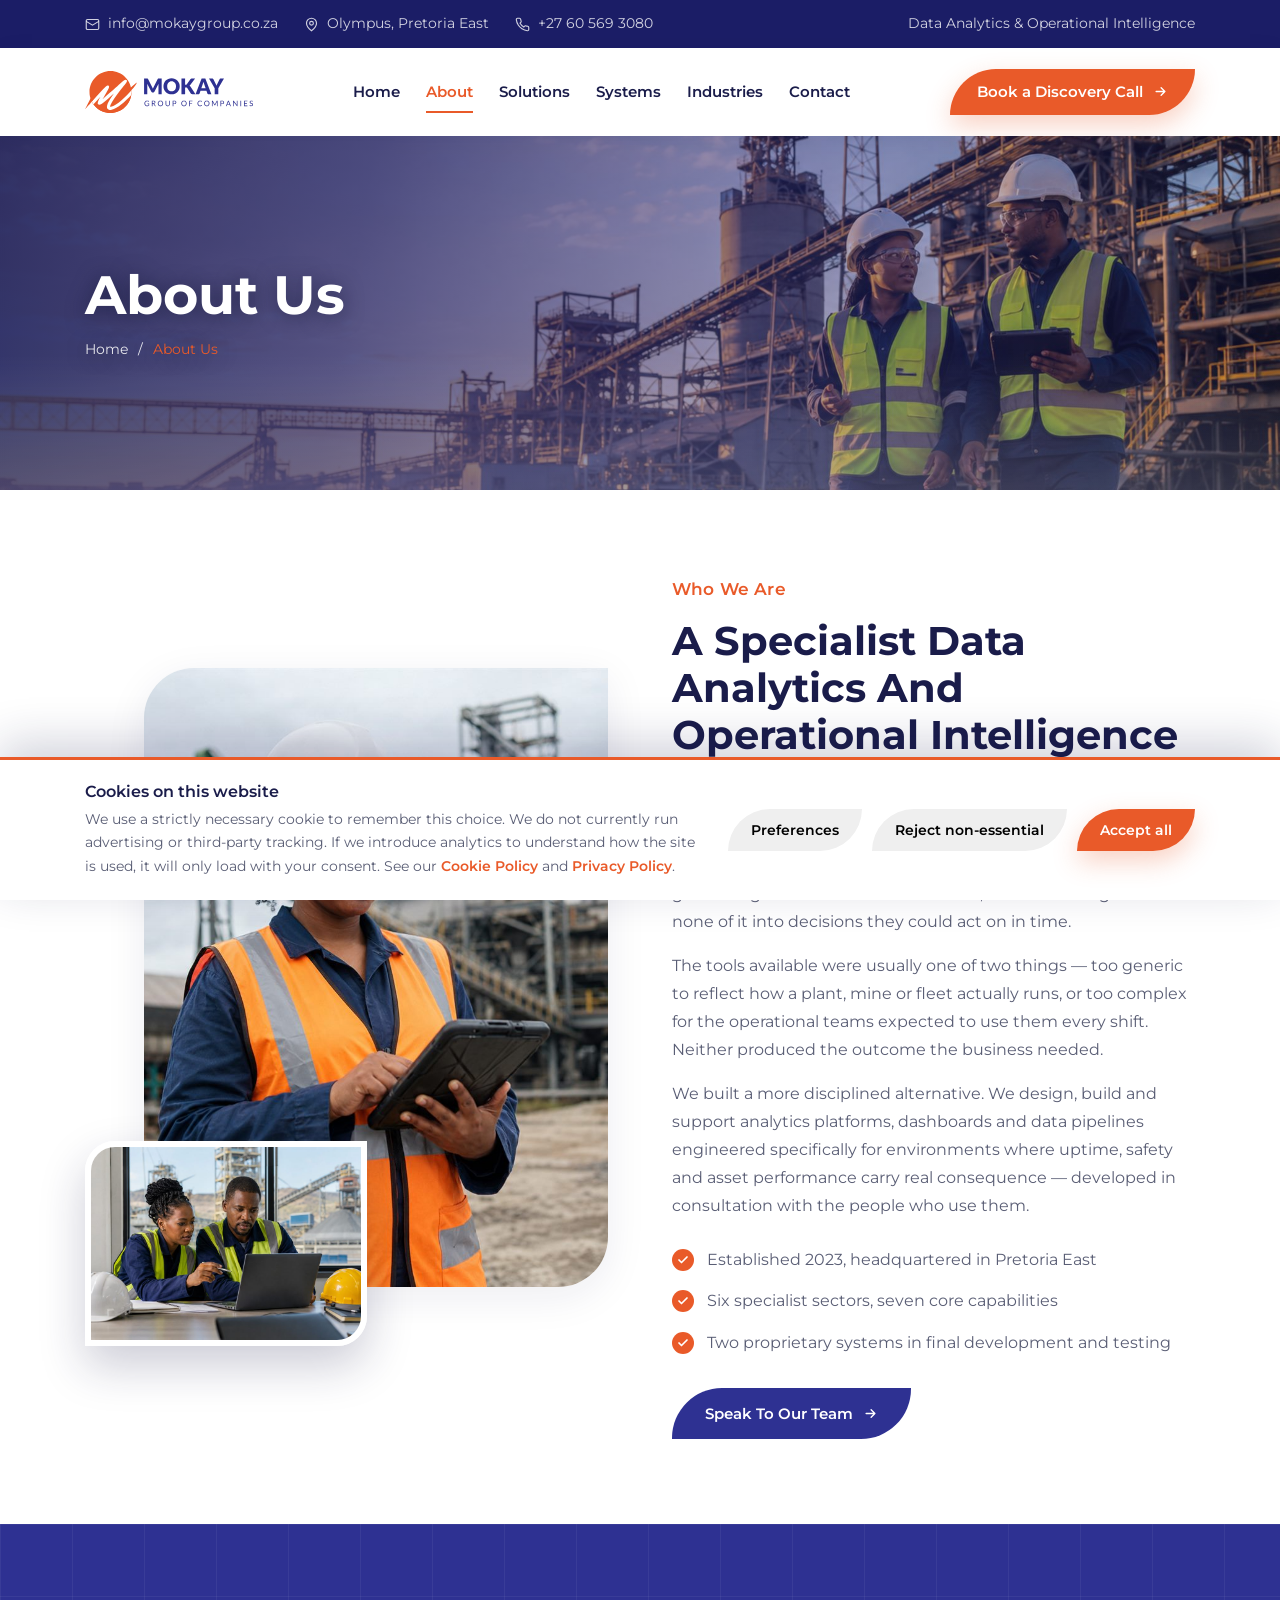
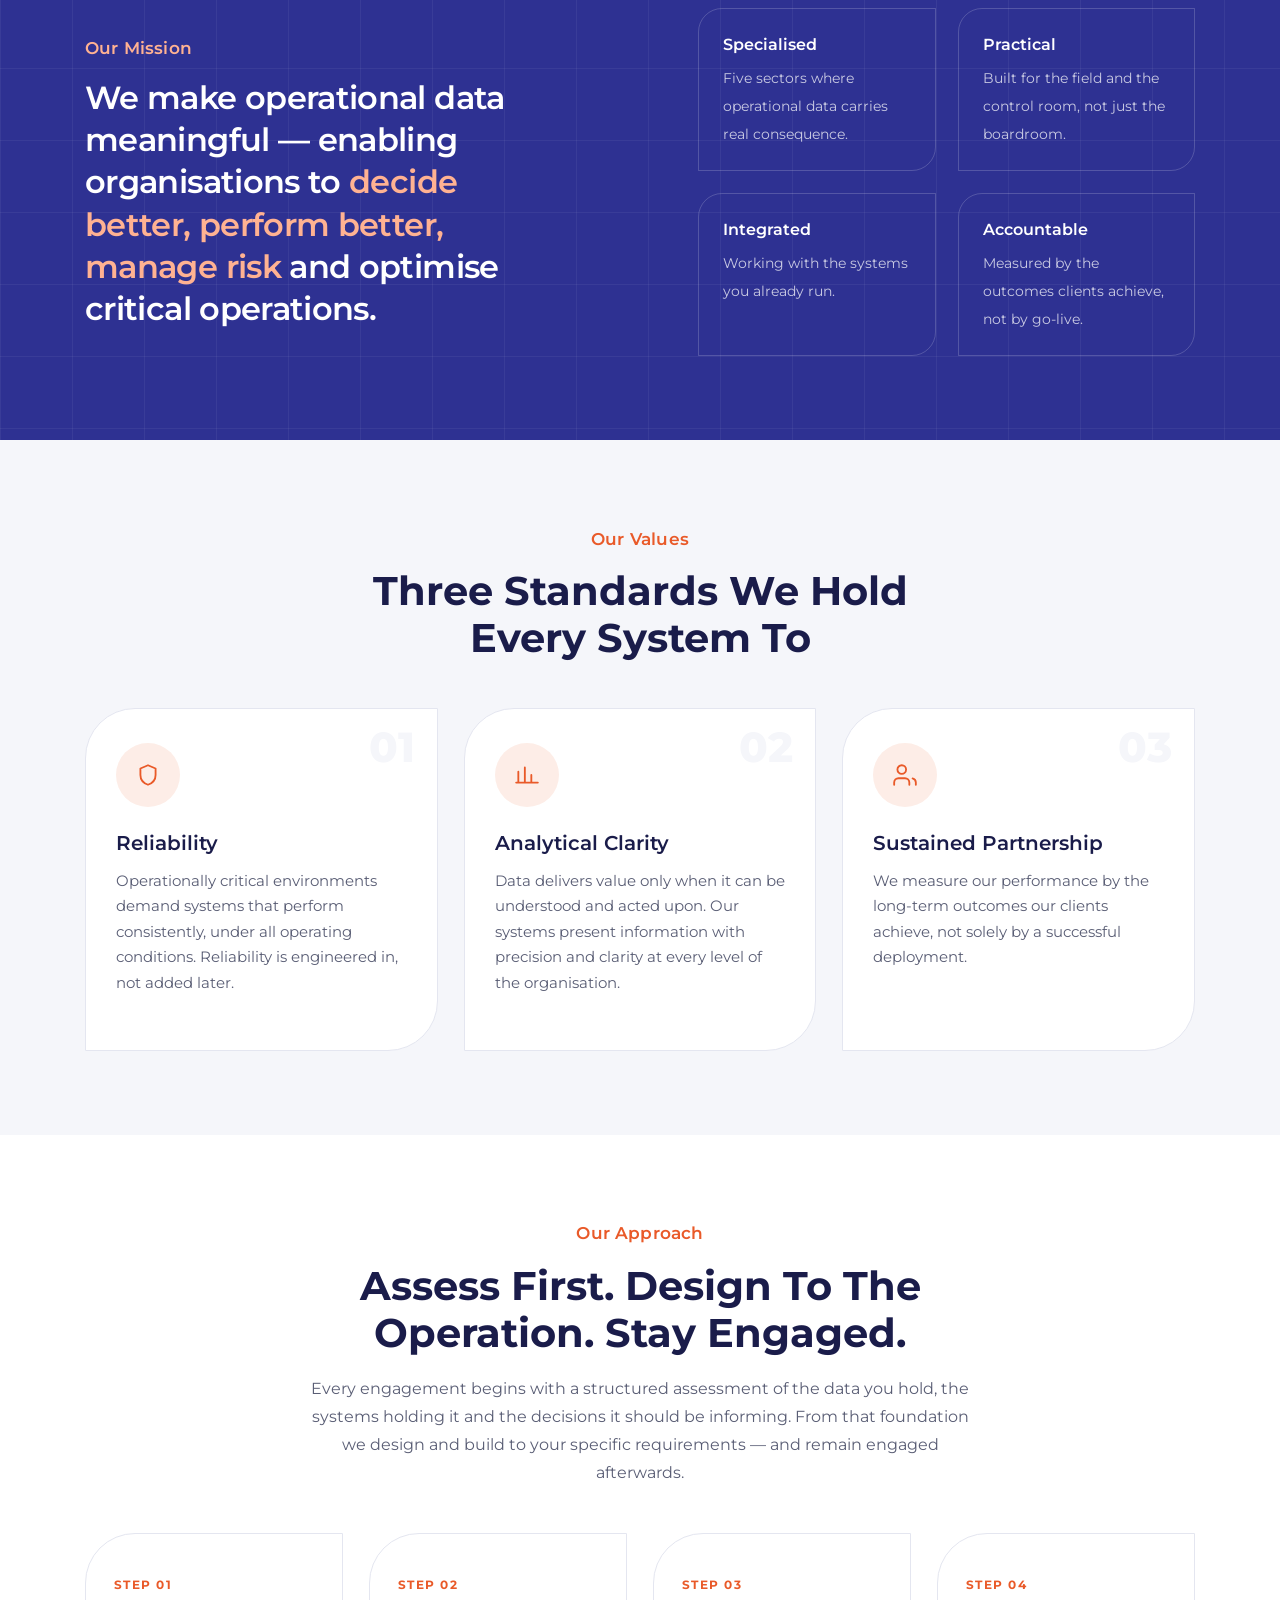
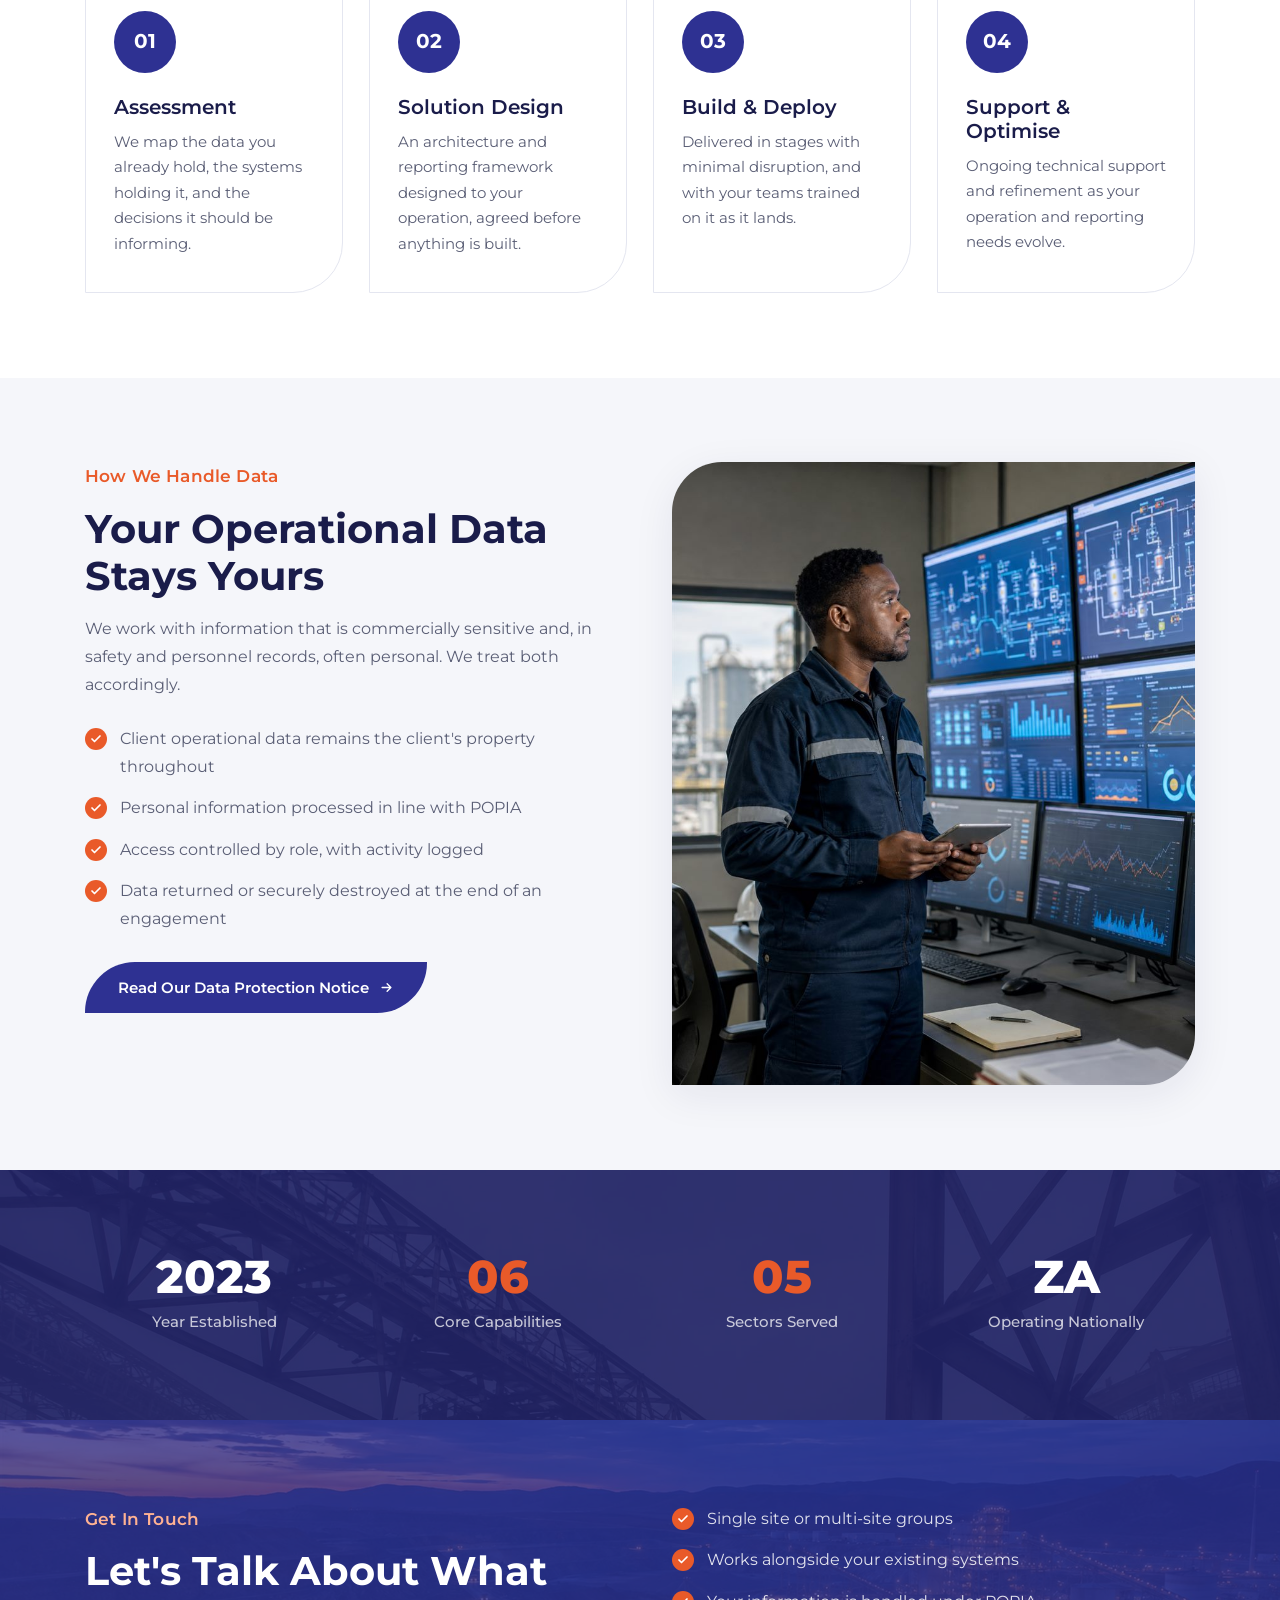
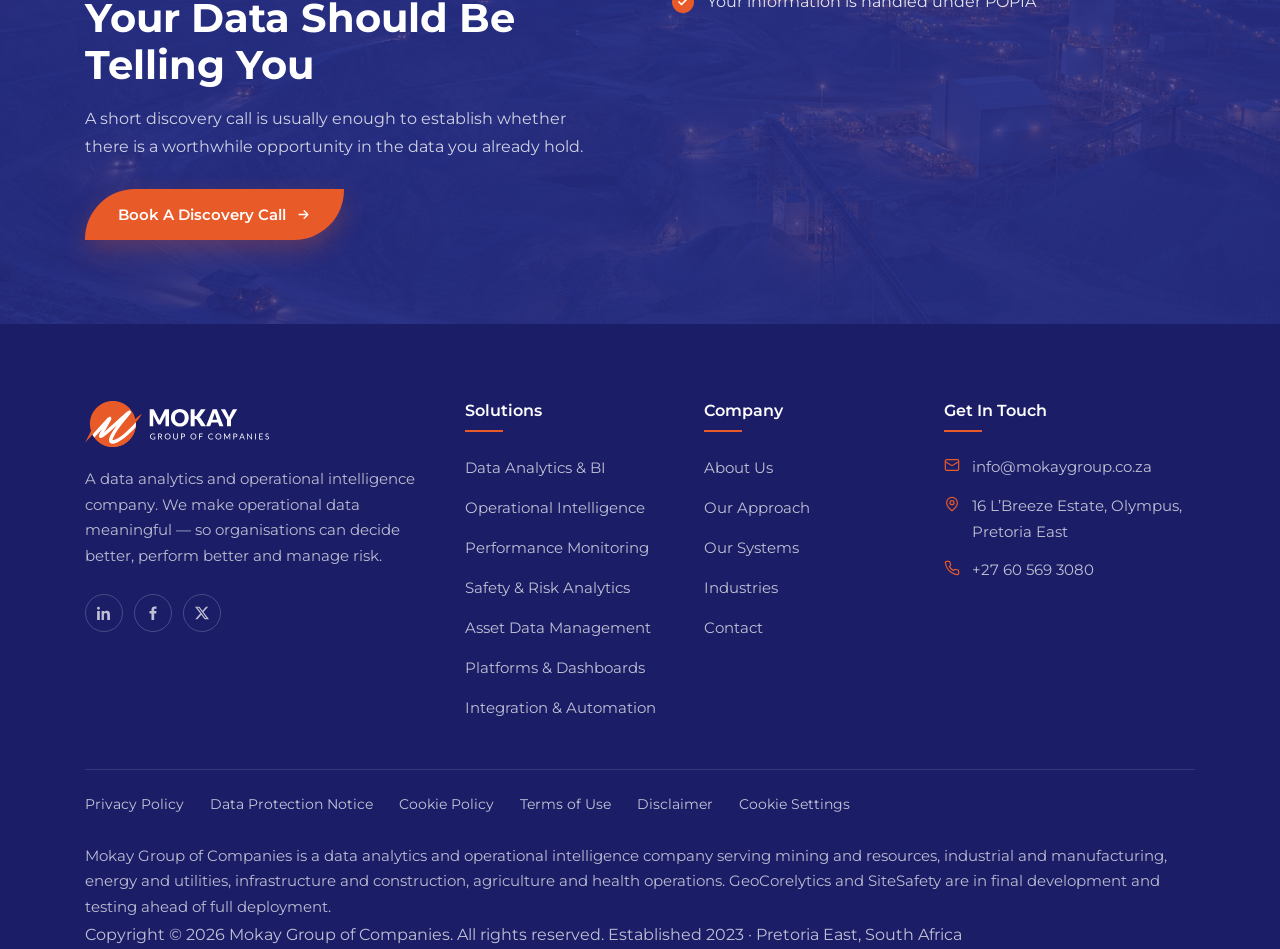
==== commit b5061383: "Fix hero slider, swap Agriculture and Health in, rebuild footer layout Hero slider - app.js is a sin" ====
--- a/about.html
+++ b/about.html
@@ -4,24 +4,22 @@
 <meta charset="UTF-8">
 <meta name="viewport" content="width=device-width,initial-scale=1">
 <title>About Us — Mokay Group of Companies</title>
-<meta name="description" content="Established in 2023 and headquartered in Pretoria East, Mokay Group of Companies builds data analysis systems designed specifically for industrial and mining environments, in consultation with the operational personnel who use them.">
+<meta name="description" content="Established in 2023 and headquartered in Pretoria East, Mokay Group is a data analytics and operational intelligence company serving data-intensive, operationally critical sectors across South Africa.">
 <link rel="icon" href="assets/favicon.svg" type="image/svg+xml">
 <script>document.documentElement.classList.add("js");</script>
 <link rel="stylesheet" href="assets/styles.css">
 </head>
-<body>
-
+<body data-page="about">
+
+<!-- #HEADER -->
 <div class="topbar">
   <div class="container topbar-inner">
     <ul>
-      <li><svg class="arw" viewBox="0 0 24 24" fill="none" stroke="currentColor" stroke-width="1.8"><rect x="2" y="4" width="20" height="16" rx="2"/><path d="m2 7 10 6 10-6"/></svg>
-        <a href="mailto:info@mokaygroup.co.za">info@mokaygroup.co.za</a></li>
-      <li><svg class="arw" viewBox="0 0 24 24" fill="none" stroke="currentColor" stroke-width="1.8"><path d="M20 10c0 6-8 12-8 12s-8-6-8-12a8 8 0 0 1 16 0Z"/><circle cx="12" cy="10" r="3"/></svg>
-        Olympus, Pretoria East</li>
-      <li><svg class="arw" viewBox="0 0 24 24" fill="none" stroke="currentColor" stroke-width="1.8"><path d="M22 16.9v3a2 2 0 0 1-2.2 2 19.8 19.8 0 0 1-8.6-3.1 19.5 19.5 0 0 1-6-6A19.8 19.8 0 0 1 2.1 4.2 2 2 0 0 1 4.1 2h3a2 2 0 0 1 2 1.7c.1 1 .4 1.9.7 2.8a2 2 0 0 1-.5 2.1L8.1 9.9a16 16 0 0 0 6 6l1.3-1.3a2 2 0 0 1 2.1-.4c.9.3 1.8.6 2.8.7a2 2 0 0 1 1.7 2Z"/></svg>
-        <a href="tel:+27605693080">+27 60 569 3080</a></li>
+      <li><svg class="arw" viewBox="0 0 24 24" fill="none" stroke="currentColor" stroke-width="1.8"><rect x="2" y="4" width="20" height="16" rx="2"/><path d="m2 7 10 6 10-6"/></svg><a href="mailto:info@mokaygroup.co.za">info@mokaygroup.co.za</a></li>
+      <li><svg class="arw" viewBox="0 0 24 24" fill="none" stroke="currentColor" stroke-width="1.8"><path d="M20 10c0 6-8 12-8 12s-8-6-8-12a8 8 0 0 1 16 0Z"/><circle cx="12" cy="10" r="3"/></svg>Olympus, Pretoria East</li>
+      <li><svg class="arw" viewBox="0 0 24 24" fill="none" stroke="currentColor" stroke-width="1.8"><path d="M22 16.9v3a2 2 0 0 1-2.2 2 19.8 19.8 0 0 1-8.6-3.1 19.5 19.5 0 0 1-6-6A19.8 19.8 0 0 1 2.1 4.2 2 2 0 0 1 4.1 2h3a2 2 0 0 1 2 1.7c.1 1 .4 1.9.7 2.8a2 2 0 0 1-.5 2.1L8.1 9.9a16 16 0 0 0 6 6l1.3-1.3a2 2 0 0 1 2.1-.4c.9.3 1.8.6 2.8.7a2 2 0 0 1 1.7 2Z"/></svg><a href="tel:+27605693080">+27 60 569 3080</a></li>
     </ul>
-    <ul class="socials"><li>Established 2023</li></ul>
+    <ul class="socials"><li>Data Analytics &amp; Operational Intelligence</li></ul>
   </div>
 </div>
 
@@ -31,19 +29,20 @@
       <img src="assets/logo.svg" alt="Mokay Group of Companies" width="168" height="42">
     </a>
     <ul class="menu" data-menu>
-      <li><a href="index.html">Home</a></li>
-      <li><a href="about.html" class="active">About</a></li>
-      <li><a href="systems.html">Services</a></li>
-      <li><a href="systems.html#systems">Our Systems</a></li>
-      <li><a href="contact.html">Contact</a></li>
+      <li><a href="index.html" data-nav="home">Home</a></li>
+      <li><a href="about.html" data-nav="about" class="active">About</a></li>
+      <li><a href="solutions.html" data-nav="solutions">Solutions</a></li>
+      <li><a href="systems.html" data-nav="systems">Systems</a></li>
+      <li><a href="industries.html" data-nav="industries">Industries</a></li>
+      <li><a href="contact.html" data-nav="contact">Contact</a></li>
     </ul>
     <div class="header-right">
-      <a href="contact.html" class="btn btn-orange">Get a Consultation
-        <svg class="arw" viewBox="0 0 24 24" fill="none" stroke="currentColor" stroke-width="2.2" stroke-linecap="round" stroke-linejoin="round"><path d="M5 12h14M13 6l6 6-6 6"/></svg></a>
+      <a href="contact.html" class="btn btn-orange">Book a Discovery Call <svg class="arw" viewBox="0 0 24 24" fill="none" stroke="currentColor" stroke-width="2.2" stroke-linecap="round" stroke-linejoin="round"><path d="M5 12h14M13 6l6 6-6 6"/></svg></a>
       <button class="burger" data-burger aria-label="Toggle menu"><span></span><span></span><span></span></button>
     </div>
   </div>
 </header>
+<!-- /#HEADER -->
 
 <section class="banner">
   <img class="banner-bg" src="assets/img/hero-2.jpg" alt="" aria-hidden="true" width="1920" height="900">
@@ -61,15 +60,15 @@
       <img class="m-inset" src="assets/img/about-1.jpg" alt="Two engineers reviewing operational data on a laptop in a site office" width="840" height="600">
     </div>
     <div class="reveal">
-      <span class="subtitle">Purpose-Built Expertise</span>
-      <h2>A Defined Gap, Not A General Market</h2>
-      <p style="margin-top:18px">Mokay Group of Companies was established to address a defined gap in the mining and industrial sector: operations were accumulating substantial volumes of data, without the systems in place to convert that data into reliable, actionable insight.</p>
-      <p style="margin-top:16px">Available solutions were frequently either too generalized for the operational demands of a mine or plant, or too complex for practical use by operational teams.</p>
-      <p style="margin-top:16px">Mokay Group of Companies was formed to deliver a more disciplined alternative — data analysis systems designed specifically for industrial and mining environments, developed in consultation with the operational personnel who use them.</p>
+      <span class="subtitle">Who We Are</span>
+      <h2>A Specialist Data Analytics And Operational Intelligence Company</h2>
+      <p style="margin-top:18px">Mokay Group was established to close a gap we kept encountering: operationally critical organisations were generating enormous volumes of data, and converting almost none of it into decisions they could act on in time.</p>
+      <p style="margin-top:16px">The tools available were usually one of two things — too generic to reflect how a plant, mine or fleet actually runs, or too complex for the operational teams expected to use them every shift. Neither produced the outcome the business needed.</p>
+      <p style="margin-top:16px">We built a more disciplined alternative. We design, build and support analytics platforms, dashboards and data pipelines engineered specifically for environments where uptime, safety and asset performance carry real consequence — developed in consultation with the people who use them.</p>
       <ul class="check-list">
         <li><span class="tick"><svg width="12" height="12" viewBox="0 0 24 24" fill="none" stroke="currentColor" stroke-width="3.4" stroke-linecap="round" stroke-linejoin="round"><path d="M20 6L9 17l-5-5"/></svg></span>Established 2023, headquartered in Pretoria East</li>
-        <li><span class="tick"><svg width="12" height="12" viewBox="0 0 24 24" fill="none" stroke="currentColor" stroke-width="3.4" stroke-linecap="round" stroke-linejoin="round"><path d="M20 6L9 17l-5-5"/></svg></span>Serving mining and industrial operations across South Africa</li>
-        <li><span class="tick"><svg width="12" height="12" viewBox="0 0 24 24" fill="none" stroke="currentColor" stroke-width="3.4" stroke-linecap="round" stroke-linejoin="round"><path d="M20 6L9 17l-5-5"/></svg></span>Two core systems in final development and testing</li>
+        <li><span class="tick"><svg width="12" height="12" viewBox="0 0 24 24" fill="none" stroke="currentColor" stroke-width="3.4" stroke-linecap="round" stroke-linejoin="round"><path d="M20 6L9 17l-5-5"/></svg></span>Six specialist sectors, seven core capabilities</li>
+        <li><span class="tick"><svg width="12" height="12" viewBox="0 0 24 24" fill="none" stroke="currentColor" stroke-width="3.4" stroke-linecap="round" stroke-linejoin="round"><path d="M20 6L9 17l-5-5"/></svg></span>Two proprietary systems in final development and testing</li>
       </ul>
       <a href="contact.html" class="btn btn-navy" style="margin-top:32px">Speak To Our Team
         <svg class="arw" viewBox="0 0 24 24" fill="none" stroke="currentColor" stroke-width="2.2" stroke-linecap="round" stroke-linejoin="round"><path d="M5 12h14M13 6l6 6-6 6"/></svg></a>
@@ -77,14 +76,18 @@
   </div>
 </section>
 
-<!-- ============ MISSION BAND ============ -->
-<section class="section counter-section white" style="padding-top:clamp(56px,6vw,90px);padding-bottom:clamp(56px,6vw,90px)">
-  <img class="counter-bg" src="assets/img/counter-bg.jpg" alt="" aria-hidden="true" width="1920" height="600">
-  <div class="container">
-    <div class="section-head center reveal" style="margin-bottom:0;max-width:900px">
+<!-- ============ MISSION ============ -->
+<section class="section message-band">
+  <div class="container message-split">
+    <div class="reveal">
       <span class="subtitle on-dark">Our Mission</span>
-      <h2>To Equip Operations With The Systems To Decide From Their Own Data</h2>
-      <p>Our mission is to equip mining and industrial operations with the analytical systems required to make informed, timely operational decisions from the data they already generate.</p>
+      <p class="message-lead">We make operational data meaningful — enabling organisations to <em>decide better, perform better, manage risk</em> and optimise critical operations.</p>
+    </div>
+    <div class="pillar-row reveal">
+      <div class="pillar"><b>Specialised</b><span>Five sectors where operational data carries real consequence.</span></div>
+      <div class="pillar"><b>Practical</b><span>Built for the field and the control room, not just the boardroom.</span></div>
+      <div class="pillar"><b>Integrated</b><span>Working with the systems you already run.</span></div>
+      <div class="pillar"><b>Accountable</b><span>Measured by the outcomes clients achieve, not by go-live.</span></div>
     </div>
   </div>
 </section>
@@ -101,41 +104,76 @@
         <span class="num">01</span>
         <span class="ico"><svg width="26" height="26" viewBox="0 0 24 24" fill="none" stroke="currentColor" stroke-width="1.7" stroke-linecap="round" stroke-linejoin="round"><path d="M12 3l7 3v6c0 4.5-3 7.6-7 9-4-1.4-7-4.5-7-9V6z"/></svg></span>
         <h3>Reliability</h3>
-        <p>Mining and industrial environments demand systems that perform consistently, under all operating conditions. Reliability is engineered into every system we deliver.</p>
+        <p>Operationally critical environments demand systems that perform consistently, under all operating conditions. Reliability is engineered in, not added later.</p>
       </article>
       <article class="service-card reveal">
         <span class="num">02</span>
         <span class="ico"><svg width="26" height="26" viewBox="0 0 24 24" fill="none" stroke="currentColor" stroke-width="1.7" stroke-linecap="round" stroke-linejoin="round"><path d="M4 19V9M10 19V5M16 19v-7M2 19h20"/></svg></span>
         <h3>Analytical Clarity</h3>
-        <p>Data delivers value only when it can be understood and acted upon. Our systems present information with precision and clarity, at every level of the organization.</p>
+        <p>Data delivers value only when it can be understood and acted upon. Our systems present information with precision and clarity at every level of the organisation.</p>
       </article>
       <article class="service-card reveal">
         <span class="num">03</span>
         <span class="ico"><svg width="26" height="26" viewBox="0 0 24 24" fill="none" stroke="currentColor" stroke-width="1.7" stroke-linecap="round" stroke-linejoin="round"><path d="M16 21v-2a4 4 0 0 0-4-4H6a4 4 0 0 0-4 4v2"/><circle cx="9" cy="7" r="4"/><path d="M22 21v-2a4 4 0 0 0-3-3.87"/></svg></span>
         <h3>Sustained Partnership</h3>
-        <p>We measure our performance by the long-term outcomes our clients achieve, not solely by successful deployment.</p>
+        <p>We measure our performance by the long-term outcomes our clients achieve, not solely by a successful deployment.</p>
       </article>
     </div>
   </div>
 </section>
 
-<!-- ============ APPROACH / PROCESS ============ -->
+<!-- ============ APPROACH ============ -->
 <section class="section" id="approach">
   <div class="container">
     <div class="section-head center reveal">
       <span class="subtitle">Our Approach</span>
-      <h2>Assess First. Design To The Site. Stay Engaged.</h2>
-      <p>Every engagement begins with a structured assessment of existing data sources, systems and operational priorities. From that foundation we design and implement to the specific requirements of each site — and remain engaged after implementation.</p>
+      <h2>Assess First. Design To The Operation. Stay Engaged.</h2>
+      <p>Every engagement begins with a structured assessment of the data you hold, the systems holding it and the decisions it should be informing. From that foundation we design and build to your specific requirements — and remain engaged afterwards.</p>
     </div>
     <div class="process">
       <div class="step reveal"><span class="k">Step 01</span><div class="circle">01</div>
-        <h4>Assessment</h4><p>Evaluation of existing data sources, systems and operational priorities.</p></div>
+        <h4>Assessment</h4><p>We map the data you already hold, the systems holding it, and the decisions it should be informing.</p></div>
       <div class="step reveal"><span class="k">Step 02</span><div class="circle">02</div>
-        <h4>System Design</h4><p>A system architecture and reporting framework specific to the site.</p></div>
+        <h4>Solution Design</h4><p>An architecture and reporting framework designed to your operation, agreed before anything is built.</p></div>
       <div class="step reveal"><span class="k">Step 03</span><div class="circle">03</div>
-        <h4>Implementation</h4><p>Deployment of the system with minimal disruption to operations.</p></div>
+        <h4>Build &amp; Deploy</h4><p>Delivered in stages with minimal disruption, and with your teams trained on it as it lands.</p></div>
       <div class="step reveal"><span class="k">Step 04</span><div class="circle">04</div>
-        <h4>Ongoing Support</h4><p>Continued monitoring, refinement and technical support as requirements evolve.</p></div>
+        <h4>Support &amp; Optimise</h4><p>Ongoing technical support and refinement as your operation and reporting needs evolve.</p></div>
+    </div>
+  </div>
+</section>
+
+<!-- ============ DATA GOVERNANCE ============ -->
+<section class="section gray">
+  <div class="container about-grid media-fill">
+    <div class="reveal">
+      <span class="subtitle">How We Handle Data</span>
+      <h2>Your Operational Data Stays Yours</h2>
+      <p style="margin-top:16px">We work with information that is commercially sensitive and, in safety and personnel records, often personal. We treat both accordingly.</p>
+      <ul class="check-list">
+        <li><span class="tick"><svg width="12" height="12" viewBox="0 0 24 24" fill="none" stroke="currentColor" stroke-width="3.4" stroke-linecap="round" stroke-linejoin="round"><path d="M20 6L9 17l-5-5"/></svg></span>Client operational data remains the client's property throughout</li>
+        <li><span class="tick"><svg width="12" height="12" viewBox="0 0 24 24" fill="none" stroke="currentColor" stroke-width="3.4" stroke-linecap="round" stroke-linejoin="round"><path d="M20 6L9 17l-5-5"/></svg></span>Personal information processed in line with POPIA</li>
+        <li><span class="tick"><svg width="12" height="12" viewBox="0 0 24 24" fill="none" stroke="currentColor" stroke-width="3.4" stroke-linecap="round" stroke-linejoin="round"><path d="M20 6L9 17l-5-5"/></svg></span>Access controlled by role, with activity logged</li>
+        <li><span class="tick"><svg width="12" height="12" viewBox="0 0 24 24" fill="none" stroke="currentColor" stroke-width="3.4" stroke-linecap="round" stroke-linejoin="round"><path d="M20 6L9 17l-5-5"/></svg></span>Data returned or securely destroyed at the end of an engagement</li>
+      </ul>
+      <a href="data-protection.html" class="btn btn-navy" style="margin-top:30px">Read Our Data Protection Notice
+        <svg class="arw" viewBox="0 0 24 24" fill="none" stroke="currentColor" stroke-width="2.2" stroke-linecap="round" stroke-linejoin="round"><path d="M5 12h14M13 6l6 6-6 6"/></svg></a>
+    </div>
+    <div class="reveal media-col">
+      <img src="assets/img/system-3.jpg" alt="Site office with multiple screens showing SCADA and plant performance dashboards" width="840" height="1000" style="width:100%;border-radius:50px 0 50px 0;box-shadow:var(--shadow)">
+    </div>
+  </div>
+</section>
+
+<!-- ============ COUNTER ============ -->
+<section class="section counter-section">
+  <img class="counter-bg" src="assets/img/counter-bg.jpg" alt="" aria-hidden="true" width="1920" height="600">
+  <div class="container">
+    <div class="counters">
+      <div class="c reveal"><b>2023</b><span>Year Established</span></div>
+      <div class="c reveal"><b><em data-count="7" data-pad="true">07</em></b><span>Core Capabilities</span></div>
+      <div class="c reveal"><b><em data-count="6" data-pad="true">06</em></b><span>Sectors Served</span></div>
+      <div class="c reveal"><b>ZA</b><span>Operating Nationally</span></div>
     </div>
   </div>
 </section>
@@ -146,62 +184,79 @@
   <div class="container cta-inner">
     <div class="reveal">
       <span class="subtitle on-dark">Get In Touch</span>
-      <h2>Discuss Your Operational Data Requirements</h2>
-      <p style="margin-top:16px">Contact our team to arrange a consultation on how a tailored data analysis system can support your operation's performance and reporting objectives.</p>
-      <a href="contact.html" class="btn btn-orange" style="margin-top:28px">Contact Us
+      <h2>Let's Talk About What Your Data Should Be Telling You</h2>
+      <p style="margin-top:16px">A short discovery call is usually enough to establish whether there is a worthwhile opportunity in the data you already hold.</p>
+      <a href="contact.html" class="btn btn-orange" style="margin-top:28px">Book A Discovery Call
         <svg class="arw" viewBox="0 0 24 24" fill="none" stroke="currentColor" stroke-width="2.2" stroke-linecap="round" stroke-linejoin="round"><path d="M5 12h14M13 6l6 6-6 6"/></svg></a>
     </div>
     <div class="reveal">
       <ul class="check-list" style="margin-top:0">
-        <li><span class="tick"><svg width="12" height="12" viewBox="0 0 24 24" fill="none" stroke="currentColor" stroke-width="3.4" stroke-linecap="round" stroke-linejoin="round"><path d="M20 6L9 17l-5-5"/></svg></span>Systems engineered for the conditions of a working site</li>
-        <li><span class="tick"><svg width="12" height="12" viewBox="0 0 24 24" fill="none" stroke="currentColor" stroke-width="3.4" stroke-linecap="round" stroke-linejoin="round"><path d="M20 6L9 17l-5-5"/></svg></span>Defensible, decision-ready analysis</li>
-        <li><span class="tick"><svg width="12" height="12" viewBox="0 0 24 24" fill="none" stroke="currentColor" stroke-width="3.4" stroke-linecap="round" stroke-linejoin="round"><path d="M20 6L9 17l-5-5"/></svg></span>Support that continues past deployment</li>
-        <li><span class="tick"><svg width="12" height="12" viewBox="0 0 24 24" fill="none" stroke="currentColor" stroke-width="3.4" stroke-linecap="round" stroke-linejoin="round"><path d="M20 6L9 17l-5-5"/></svg></span>Single-site operations to multi-site groups</li>
+        <li><span class="tick"><svg width="12" height="12" viewBox="0 0 24 24" fill="none" stroke="currentColor" stroke-width="3.4" stroke-linecap="round" stroke-linejoin="round"><path d="M20 6L9 17l-5-5"/></svg></span>Single site or multi-site groups</li>
+        <li><span class="tick"><svg width="12" height="12" viewBox="0 0 24 24" fill="none" stroke="currentColor" stroke-width="3.4" stroke-linecap="round" stroke-linejoin="round"><path d="M20 6L9 17l-5-5"/></svg></span>Works alongside your existing systems</li>
+        <li><span class="tick"><svg width="12" height="12" viewBox="0 0 24 24" fill="none" stroke="currentColor" stroke-width="3.4" stroke-linecap="round" stroke-linejoin="round"><path d="M20 6L9 17l-5-5"/></svg></span>Your information is handled under POPIA</li>
       </ul>
     </div>
   </div>
 </section>
 
+<!-- #FOOTER -->
 <footer class="footer">
   <div class="container">
     <div class="footer-grid">
       <div>
         <div class="footer-logo"><img src="assets/logo-white.svg" alt="Mokay Group of Companies" width="184" height="46"></div>
-        <p>Data analysis systems engineered for the operational demands of mining and industrial sites across South Africa.</p>
+        <p>A data analytics and operational intelligence company. We make operational data meaningful — so organisations can decide better, perform better and manage risk.</p>
+        <div class="socials-row">
+          <a href="#" aria-label="LinkedIn"><svg width="14" height="14" viewBox="0 0 24 24" fill="currentColor"><path d="M4.98 3.5A2.5 2.5 0 1 1 0 3.5a2.5 2.5 0 0 1 4.98 0ZM.2 8.4h4.6V24H.2V8.4Zm7.7 0h4.4v2.1h.06c.61-1.1 2.1-2.3 4.34-2.3 4.64 0 5.5 3 5.5 6.9V24h-4.6v-7.9c0-1.9-.03-4.3-2.7-4.3-2.7 0-3.1 2-3.1 4.2V24H7.9V8.4Z"/></svg></a>
+          <a href="#" aria-label="Facebook"><svg width="14" height="14" viewBox="0 0 24 24" fill="currentColor"><path d="M14 8.5V6.2c0-.9.2-1.4 1.6-1.4H18V.8C17.6.8 16.3.7 14.8.7c-3.2 0-5.4 2-5.4 5.6v2.2H6v4.3h3.4V24H14V12.8h3.5l.5-4.3H14Z"/></svg></a>
+          <a href="#" aria-label="X"><svg width="14" height="14" viewBox="0 0 24 24" fill="currentColor"><path d="M18.9 1.2h3.7l-8.1 9.2 9.5 12.4h-7.4l-5.8-7.6-6.7 7.6H.4l8.6-9.9L0 1.2h7.6l5.2 6.9 6.1-6.9Zm-1.3 19.4h2L6.5 3.2h-2.2l13.3 17.4Z"/></svg></a>
+        </div>
+      </div>
+      <div>
+        <h5>Solutions</h5>
+        <ul>
+          <li><a href="solutions.html#analytics">Data Analytics &amp; BI</a></li>
+          <li><a href="solutions.html#operational">Operational Intelligence</a></li>
+          <li><a href="solutions.html#performance">Performance Monitoring</a></li>
+          <li><a href="solutions.html#safety">Safety &amp; Risk Analytics</a></li>
+          <li><a href="solutions.html#asset">Asset Data Management</a></li>
+          <li><a href="solutions.html#platforms">Platforms &amp; Dashboards</a></li>
+          <li><a href="solutions.html#integration">Integration &amp; Automation</a></li>
+        </ul>
       </div>
       <div>
         <h5>Company</h5>
         <ul>
           <li><a href="about.html">About Us</a></li>
           <li><a href="about.html#approach">Our Approach</a></li>
-          <li><a href="about.html#values">Our Values</a></li>
+          <li><a href="systems.html">Our Systems</a></li>
+          <li><a href="industries.html">Industries</a></li>
           <li><a href="contact.html">Contact</a></li>
         </ul>
       </div>
       <div>
-        <h5>Systems</h5>
-        <ul>
-          <li><a href="systems.html#geocorelytics">GeoCorelytics</a></li>
-          <li><a href="systems.html#sitesafety">SiteSafety</a></li>
-          <li><a href="systems.html#capabilities">Capabilities</a></li>
-          <li><a href="systems.html#process">Engagement Process</a></li>
-        </ul>
-      </div>
-      <div>
         <h5>Get In Touch</h5>
         <ul>
-          <li class="contact-li"><span class="ico"><svg width="16" height="16" viewBox="0 0 24 24" fill="none" stroke="currentColor" stroke-width="1.8"><rect x="2" y="4" width="20" height="16" rx="2"/><path d="m2 7 10 6 10-6"/></svg></span>
-            <a href="mailto:info@mokaygroup.co.za">info@mokaygroup.co.za</a></li>
-          <li class="contact-li"><span class="ico"><svg width="16" height="16" viewBox="0 0 24 24" fill="none" stroke="currentColor" stroke-width="1.8"><path d="M20 10c0 6-8 12-8 12s-8-6-8-12a8 8 0 0 1 16 0Z"/><circle cx="12" cy="10" r="3"/></svg></span>
-            16 L’Breeze Estate, Olympus, Pretoria East</li>
-          <li class="contact-li"><span class="ico"><svg width="16" height="16" viewBox="0 0 24 24" fill="none" stroke="currentColor" stroke-width="1.8"><path d="M22 16.9v3a2 2 0 0 1-2.2 2 19.8 19.8 0 0 1-8.6-3.1 19.5 19.5 0 0 1-6-6A19.8 19.8 0 0 1 2.1 4.2 2 2 0 0 1 4.1 2h3a2 2 0 0 1 2 1.7c.1 1 .4 1.9.7 2.8a2 2 0 0 1-.5 2.1L8.1 9.9a16 16 0 0 0 6 6l1.3-1.3a2 2 0 0 1 2.1-.4c.9.3 1.8.6 2.8.7a2 2 0 0 1 1.7 2Z"/></svg></span>
-            <a href="tel:+27605693080">+27 60 569 3080</a></li>
+          <li class="contact-li"><span class="ico"><svg width="16" height="16" viewBox="0 0 24 24" fill="none" stroke="currentColor" stroke-width="1.8"><rect x="2" y="4" width="20" height="16" rx="2"/><path d="m2 7 10 6 10-6"/></svg></span><a href="mailto:info@mokaygroup.co.za">info@mokaygroup.co.za</a></li>
+          <li class="contact-li"><span class="ico"><svg width="16" height="16" viewBox="0 0 24 24" fill="none" stroke="currentColor" stroke-width="1.8"><path d="M20 10c0 6-8 12-8 12s-8-6-8-12a8 8 0 0 1 16 0Z"/><circle cx="12" cy="10" r="3"/></svg></span>16 L’Breeze Estate, Olympus, Pretoria East</li>
+          <li class="contact-li"><span class="ico"><svg width="16" height="16" viewBox="0 0 24 24" fill="none" stroke="currentColor" stroke-width="1.8"><path d="M22 16.9v3a2 2 0 0 1-2.2 2 19.8 19.8 0 0 1-8.6-3.1 19.5 19.5 0 0 1-6-6A19.8 19.8 0 0 1 2.1 4.2 2 2 0 0 1 4.1 2h3a2 2 0 0 1 2 1.7c.1 1 .4 1.9.7 2.8a2 2 0 0 1-.5 2.1L8.1 9.9a16 16 0 0 0 6 6l1.3-1.3a2 2 0 0 1 2.1-.4c.9.3 1.8.6 2.8.7a2 2 0 0 1 1.7 2Z"/></svg></span><a href="tel:+27605693080">+27 60 569 3080</a></li>
         </ul>
       </div>
     </div>
-    <div class="copyright">
-      <span>Copyright © <span data-year>2026</span> Mokay Group of Companies. All rights reserved.</span>
-      <span>Established 2023 · Pretoria East, South Africa</span>
+    <ul class="foot-links">
+      <li><a href="privacy-policy.html">Privacy Policy</a></li>
+      <li><a href="data-protection.html">Data Protection Notice</a></li>
+      <li><a href="cookie-policy.html">Cookie Policy</a></li>
+      <li><a href="terms-of-use.html">Terms of Use</a></li>
+      <li><a href="disclaimer.html">Disclaimer</a></li>
+      <li><a href="#" data-cookie-settings>Cookie Settings</a></li>
+    </ul>
+    <div class="foot-legal">
+      <p>Mokay Group of Companies is a data analytics and operational intelligence company serving mining and resources, industrial and manufacturing, energy and utilities, infrastructure and construction, agriculture and health operations. GeoCorelytics and SiteSafety are in final development and testing ahead of full deployment.</p>
+      <div class="foot-bot">
+        <span>Copyright © <span data-year>2026</span> Mokay Group of Companies. All rights reserved.</span>
+        <span>Established 2023 · Pretoria East, South Africa</span>
+      </div>
     </div>
   </div>
 </footer>
@@ -209,6 +264,47 @@
 <button class="to-top" data-to-top aria-label="Back to top">
   <svg width="18" height="18" viewBox="0 0 24 24" fill="none" stroke="currentColor" stroke-width="2.4" stroke-linecap="round" stroke-linejoin="round"><path d="M12 19V5M5 12l7-7 7 7"/></svg>
 </button>
+<!-- /#FOOTER -->
+<!-- #COOKIE -->
+<div class="cookie" data-cookie role="dialog" aria-label="Cookie preferences" aria-live="polite" hidden>
+  <div class="container">
+    <div class="cookie-inner">
+      <div>
+        <h4>Cookies on this website</h4>
+        <p>We use a strictly necessary cookie to remember this choice. We do not currently run advertising or
+        third-party tracking. If we introduce analytics to understand how the site is used, it will only load
+        with your consent. See our <a href="cookie-policy.html">Cookie Policy</a> and
+        <a href="privacy-policy.html">Privacy Policy</a>.</p>
+      </div>
+      <div class="cookie-actions">
+        <button type="button" class="btn btn-outline-dark" data-consent="prefs">Preferences</button>
+        <button type="button" class="btn btn-outline-dark" data-consent="reject">Reject non-essential</button>
+        <button type="button" class="btn btn-orange" data-consent="accept">Accept all</button>
+      </div>
+    </div>
+    <div class="cookie-prefs" data-cookie-prefs>
+      <label class="cookie-opt">
+        <input type="checkbox" data-cat="necessary" checked disabled>
+        <span><b>Strictly necessary <span class="locked">Always on</span></b>
+        <span>Required for the site to function and to remember your cookie choice. Cannot be switched off.</span></span>
+      </label>
+      <label class="cookie-opt">
+        <input type="checkbox" data-cat="analytics">
+        <span><b>Analytics</b>
+        <span>Helps us understand which pages are useful so we can improve them. Not currently in use — this setting applies if we add it.</span></span>
+      </label>
+      <label class="cookie-opt">
+        <input type="checkbox" data-cat="functional">
+        <span><b>Functional</b>
+        <span>Enables optional conveniences such as embedded media or remembering form details between visits.</span></span>
+      </label>
+      <div style="padding-top:16px">
+        <button type="button" class="btn btn-orange" data-consent="save">Save preferences</button>
+      </div>
+    </div>
+  </div>
+</div>
+<!-- /#COOKIE -->
 
 <script src="assets/app.js"></script>
 </body>
--- a/assets/styles.css
+++ b/assets/styles.css
@@ -123,7 +123,7 @@
 @keyframes dropIn{from{transform:translateY(-100%)}to{transform:translateY(0)}}
 .header-inner{display:flex;align-items:center;justify-content:space-between;gap:26px;height:var(--nav-h)}
 .logo img{height:42px;width:auto}
-.menu{display:flex;align-items:center;gap:34px;list-style:none}
+.menu{display:flex;align-items:center;gap:26px;list-style:none}
 .menu > li > a{
   display:flex;align-items:center;gap:6px;font-size:.95rem;font-weight:600;color:var(--heading);
   padding:10px 0;position:relative;transition:color .25s;
@@ -418,10 +418,13 @@
 .footer{background:var(--navy-deep);color:rgba(255,255,255,.72);padding-top:clamp(56px,6vw,90px)}
 .footer h5{color:#fff;font-size:1.02rem;margin-bottom:22px;position:relative;padding-bottom:12px}
 .footer h5::after{content:"";position:absolute;left:0;bottom:0;width:38px;height:2px;background:var(--orange)}
-.footer-grid{display:grid;grid-template-columns:1.5fr 1fr 1fr 1.2fr;gap:clamp(24px,3vw,44px);
-  padding-bottom:clamp(38px,4vw,56px)}
-@media(max-width:900px){.footer-grid{grid-template-columns:1fr 1fr}}
-@media(max-width:560px){.footer-grid{grid-template-columns:1fr}}
+/* four columns, not five — five left the link columns at 166px and wrapped
+   most labels onto two lines. Legal moved to a single row above the copyright. */
+.footer-grid{display:grid;grid-template-columns:1.7fr 1fr 1fr 1.25fr;gap:clamp(26px,3vw,46px);
+  padding-bottom:clamp(34px,3.6vw,50px)}
+@media(max-width:1040px){.footer-grid{grid-template-columns:1.5fr 1fr 1fr}}
+@media(max-width:760px){.footer-grid{grid-template-columns:1fr 1fr}}
+@media(max-width:520px){.footer-grid{grid-template-columns:1fr}}
 .footer-logo img{height:46px;width:auto;margin-bottom:20px}
 .footer p{font-size:.92rem;line-height:1.75;color:rgba(255,255,255,.7)}
 .footer ul{list-style:none;display:grid;gap:12px}
@@ -433,6 +436,18 @@
 .socials-row a{width:38px;height:38px;border-radius:50%;border:1px solid rgba(255,255,255,.2);
   display:grid;place-items:center;transition:.3s}
 .socials-row a:hover{background:var(--orange);border-color:var(--orange);color:#fff}
+/* legal links as one horizontal row.
+   Scoped under .footer to outrank `.footer ul{display:grid}`. */
+.footer ul.foot-links{list-style:none;display:flex;flex-wrap:wrap;gap:6px 26px;
+  padding:20px 0;border-top:1px solid rgba(255,255,255,.12)}
+.footer ul.foot-links a{font-size:.9rem;color:rgba(255,255,255,.74);
+  transition:color .25s;display:inline-block}
+.footer ul.foot-links a:hover{color:var(--orange);padding-left:0}
+.foot-legal{padding-top:6px}
+@media(max-width:600px){
+  .footer ul.foot-links{gap:0 22px;padding:10px 0}
+  .footer ul.foot-links a{padding:9px 0;min-height:44px;display:flex;align-items:center}
+}
 .copyright{border-top:1px solid rgba(255,255,255,.12);padding:22px 0;
   display:flex;flex-wrap:wrap;gap:12px;justify-content:space-between;font-size:.88rem}
 
@@ -504,6 +519,216 @@
   .cta-inner{gap:26px}
 }
 
+/* ============================================================
+   POSITIONING COMPONENTS
+   ============================================================ */
+
+/* ---------- central message band ---------- */
+.message-band{background:var(--navy);color:#fff;position:relative;overflow:hidden}
+.message-band::before{content:"";position:absolute;inset:0;
+  background-image:linear-gradient(rgba(255,255,255,.05) 1px,transparent 1px),
+                   linear-gradient(90deg,rgba(255,255,255,.05) 1px,transparent 1px);
+  background-size:72px 72px}
+.message-band .container{position:relative;z-index:2}
+.message-lead{font-size:clamp(1.35rem,2.5vw,2.1rem);font-weight:600;line-height:1.32;
+  letter-spacing:-.02em;color:#fff;max-width:22ch}
+.message-lead em{font-style:normal;color:#FFB292}
+.message-split{display:grid;grid-template-columns:1.05fr .95fr;gap:clamp(28px,5vw,72px);align-items:center}
+@media(max-width:900px){.message-split{grid-template-columns:1fr}}
+.pillar-row{display:grid;grid-template-columns:repeat(2,1fr);gap:22px}
+.pillar{border:1px solid rgba(255,255,255,.18);border-radius:24px 0 24px 0;padding:22px 24px}
+.pillar b{display:block;font-size:1rem;font-weight:600;color:#fff;margin-bottom:5px}
+.pillar span{font-size:.9rem;color:rgba(255,255,255,.74);line-height:1.55}
+@media(max-width:560px){.pillar-row{grid-template-columns:1fr}}
+
+/* ---------- capability cards (7 offerings) ---------- */
+.cap-grid{display:grid;grid-template-columns:repeat(3,1fr);gap:22px}
+@media(max-width:960px){.cap-grid{grid-template-columns:1fr 1fr}}
+@media(max-width:620px){.cap-grid{grid-template-columns:1fr}}
+.cap{background:#fff;border:1px solid var(--line);border-radius:var(--radius-card);
+  padding:30px 26px;position:relative;overflow:hidden;height:100%;
+  transition:transform .35s,box-shadow .35s,border-color .35s}
+.cap:hover{transform:translateY(-5px);box-shadow:var(--shadow-hover);border-color:transparent}
+.cap .ico{width:54px;height:54px;border-radius:50%;display:grid;place-items:center;
+  background:var(--orange-soft);color:var(--orange);margin-bottom:20px;transition:.35s}
+.cap:hover .ico{background:var(--orange);color:#fff}
+.cap h3{font-size:1.14rem;margin-bottom:10px}
+.cap p{font-size:.93rem;line-height:1.68;margin-bottom:16px}
+.cap ul{list-style:none;display:grid;gap:7px;margin-top:auto}
+.cap ul li{font-size:.86rem;color:var(--body);padding-left:16px;position:relative;line-height:1.5}
+.cap ul li::before{content:"";position:absolute;left:0;top:8px;width:6px;height:6px;
+  border-radius:50%;background:var(--orange)}
+.gray .cap{background:#fff}
+
+/* ---------- industry cards ---------- */
+.ind-grid{display:grid;grid-template-columns:repeat(3,1fr);gap:18px}
+@media(max-width:860px){.ind-grid{grid-template-columns:1fr 1fr}}
+@media(max-width:520px){.ind-grid{grid-template-columns:1fr}}
+.ind{background:#fff;border:1px solid var(--line);border-radius:24px 0 24px 0;
+  padding:26px 22px;text-align:center;transition:transform .35s,box-shadow .35s,background .35s}
+.ind:hover{transform:translateY(-5px);box-shadow:var(--shadow-hover);background:var(--navy)}
+.ind .ico{width:52px;height:52px;margin:0 auto 16px;border-radius:50%;display:grid;place-items:center;
+  background:var(--orange-soft);color:var(--orange);transition:.35s}
+.ind:hover .ico{background:rgba(255,255,255,.14);color:#fff}
+.ind h4{font-size:1rem;margin-bottom:8px;transition:color .35s}
+.ind p{font-size:.85rem;line-height:1.6;transition:color .35s}
+.ind:hover h4{color:#fff}
+.ind:hover p{color:rgba(255,255,255,.76)}
+
+/* ---------- industry detail rows ---------- */
+.ind-row{display:grid;grid-template-columns:.42fr .58fr;gap:clamp(26px,4vw,60px);
+  padding:clamp(30px,4vw,52px) 0;border-bottom:1px solid var(--line);align-items:start}
+.ind-row:last-child{border-bottom:0}
+@media(max-width:860px){.ind-row{grid-template-columns:1fr;gap:20px}}
+.ind-row .badge{display:inline-flex;align-items:center;gap:10px;font-size:.8rem;font-weight:700;
+  text-transform:uppercase;letter-spacing:.06em;color:var(--orange);margin-bottom:14px}
+.ind-row h3{margin-bottom:12px}
+.ind-detail{display:grid;grid-template-columns:1fr 1fr;gap:22px}
+@media(max-width:620px){.ind-detail{grid-template-columns:1fr}}
+.ind-detail h5{font-size:.82rem;font-weight:700;text-transform:uppercase;letter-spacing:.06em;
+  color:var(--navy);margin-bottom:10px}
+.ind-detail ul{list-style:none;display:grid;gap:8px}
+.ind-detail li{font-size:.9rem;line-height:1.55;padding-left:16px;position:relative;color:var(--body)}
+.ind-detail li::before{content:"";position:absolute;left:0;top:8px;width:5px;height:5px;
+  border-radius:50%;background:var(--orange)}
+
+/* ---------- solution showcase (challenge → solution → benefits) ---------- */
+.showcase{border:1px solid var(--line);border-radius:var(--radius-card);background:#fff;
+  overflow:hidden;margin-bottom:clamp(30px,4vw,56px)}
+.showcase-head{padding:clamp(28px,3.4vw,44px);border-bottom:1px solid var(--line);
+  display:grid;grid-template-columns:1fr auto;gap:20px;align-items:center}
+@media(max-width:760px){.showcase-head{grid-template-columns:1fr}}
+.showcase-head .status{align-self:center;justify-self:end}
+@media(max-width:760px){.showcase-head .status{justify-self:start}}
+.showcase-body{padding:clamp(28px,3.4vw,44px)}
+.sc-block{padding-bottom:clamp(26px,3vw,38px);margin-bottom:clamp(26px,3vw,38px);
+  border-bottom:1px solid var(--line)}
+.sc-block:last-child{padding-bottom:0;margin-bottom:0;border-bottom:0}
+.sc-label{display:inline-flex;align-items:center;gap:9px;font-size:.78rem;font-weight:700;
+  text-transform:uppercase;letter-spacing:.08em;color:var(--orange);margin-bottom:14px}
+.sc-label i{width:22px;height:22px;border-radius:50%;background:var(--orange-soft);
+  display:grid;place-items:center;font-style:normal;font-size:.68rem;color:var(--orange)}
+.sc-block > p{font-size:1rem;line-height:1.75;max-width:80ch}
+.sc-two{display:grid;grid-template-columns:1fr 1fr;gap:clamp(22px,3vw,44px)}
+@media(max-width:760px){.sc-two{grid-template-columns:1fr}}
+
+/* how it works — numbered flow */
+.flow{display:grid;grid-template-columns:repeat(4,1fr);gap:14px;counter-reset:flow}
+@media(max-width:860px){.flow{grid-template-columns:1fr 1fr}}
+@media(max-width:520px){.flow{grid-template-columns:1fr}}
+.flow div{background:var(--gray-bg);border-radius:18px 0 18px 0;padding:20px 18px;position:relative}
+.flow div::before{counter-increment:flow;content:counter(flow,decimal-leading-zero);
+  display:block;font-size:.76rem;font-weight:700;color:var(--orange);margin-bottom:8px;letter-spacing:.06em}
+.flow b{display:block;font-size:.95rem;font-weight:600;color:var(--heading);margin-bottom:5px}
+.flow span{font-size:.85rem;line-height:1.55;color:var(--body)}
+
+/* data chips */
+.chips{display:flex;flex-wrap:wrap;gap:9px}
+.chips span{font-size:.85rem;font-weight:500;color:var(--navy);background:var(--gray-bg);
+  border:1px solid var(--line);border-radius:50px;padding:8px 15px}
+
+/* benefits */
+.benefits{display:grid;grid-template-columns:1fr 1fr;gap:14px}
+@media(max-width:620px){.benefits{grid-template-columns:1fr}}
+.benefits div{display:flex;gap:12px;align-items:flex-start;font-size:.94rem;line-height:1.6}
+.benefits .tick{width:22px;height:22px;flex:none;margin-top:2px;border-radius:50%;
+  background:var(--orange);color:#fff;display:grid;place-items:center}
+
+/* interface preview panel */
+.preview{border:1px solid var(--line);border-radius:16px;overflow:hidden;background:var(--gray-bg)}
+.preview-bar{display:flex;align-items:center;gap:8px;padding:12px 16px;background:#fff;
+  border-bottom:1px solid var(--line)}
+.preview-bar i{width:9px;height:9px;border-radius:50%;background:var(--line)}
+.preview-bar i:first-child{background:var(--orange)}
+.preview-bar span{font-size:.76rem;font-weight:600;color:var(--body);margin-left:8px}
+.preview-bar .live{margin-left:auto;font-size:.7rem;font-weight:700;letter-spacing:.06em;
+  text-transform:uppercase;color:#1F7A4D;display:flex;align-items:center;gap:6px}
+.preview-bar .live::before{content:"";width:6px;height:6px;border-radius:50%;background:#2FA96B;
+  animation:blip 2.2s infinite}
+.preview-body{padding:16px;background:#fff}
+.preview-body svg{width:100%;height:auto;display:block}
+
+/* ---------- legal document layout ---------- */
+.legal{display:grid;grid-template-columns:250px 1fr;gap:clamp(30px,4vw,64px);align-items:start}
+@media(max-width:900px){.legal{grid-template-columns:1fr}}
+.legal-toc{position:sticky;top:calc(var(--nav-h) + 20px);background:var(--gray-bg);
+  border-radius:20px 0 20px 0;padding:24px 22px}
+@media(max-width:900px){.legal-toc{position:static}}
+.legal-toc h5{font-size:.8rem;font-weight:700;text-transform:uppercase;letter-spacing:.06em;
+  color:var(--navy);margin-bottom:14px}
+.legal-toc ol{list-style:none;counter-reset:toc;display:grid;gap:9px}
+.legal-toc li{counter-increment:toc}
+.legal-toc a{font-size:.88rem;line-height:1.45;color:var(--body);display:flex;gap:8px;
+  padding:3px 0;transition:color .25s}
+.legal-toc a::before{content:counter(toc) ".";color:var(--orange);font-weight:600;flex:none}
+.legal-toc a:hover{color:var(--orange)}
+.legal-body{max-width:80ch}
+.legal-body h2{font-size:clamp(1.25rem,1.9vw,1.6rem);margin:clamp(30px,3.4vw,44px) 0 14px;
+  scroll-margin-top:calc(var(--nav-h) + 24px);text-transform:none}
+.legal-body h2:first-child{margin-top:0}
+.legal-body h3{font-size:1.05rem;margin:24px 0 10px}
+.legal-body p{margin-bottom:14px;line-height:1.8}
+.legal-body ul,.legal-body ol{margin:0 0 16px 20px;display:grid;gap:8px}
+.legal-body li{line-height:1.7}
+.legal-body a{color:var(--orange);font-weight:600}
+.legal-body a:hover{text-decoration:underline}
+.legal-meta{background:var(--gray-bg);border-left:3px solid var(--orange);
+  padding:18px 22px;border-radius:0 14px 14px 0;margin-bottom:30px}
+.legal-meta p{margin:0;font-size:.92rem}
+.legal-body table{width:100%;border-collapse:collapse;margin-bottom:18px;font-size:.92rem}
+.legal-body th,.legal-body td{text-align:left;padding:11px 12px;border-bottom:1px solid var(--line);
+  vertical-align:top}
+.legal-body th{font-weight:700;color:var(--heading);background:var(--gray-bg)}
+.legal-scroll{overflow-x:auto}
+/* details we could not supply — deliberately conspicuous so they can't ship unnoticed */
+.legal-body mark{background:#FFF3DC;color:#8A5D06;font-weight:600;padding:2px 7px;border-radius:5px}
+
+/* ---------- cookie consent ---------- */
+.cookie{position:fixed;left:0;right:0;bottom:0;z-index:200;background:#fff;
+  border-top:3px solid var(--orange);box-shadow:0 -14px 44px rgba(26,28,74,.2);
+  transform:translateY(110%);transition:transform .5s cubic-bezier(.3,.85,.3,1)}
+.cookie.show{transform:translateY(0)}
+.cookie-inner{display:grid;grid-template-columns:1fr auto;gap:24px;align-items:center;
+  padding:22px 0}
+@media(max-width:900px){.cookie-inner{grid-template-columns:1fr;gap:16px}}
+.cookie h4{font-size:1.02rem;margin-bottom:6px}
+.cookie p{font-size:.9rem;line-height:1.62;max-width:76ch}
+.cookie p a{color:var(--orange);font-weight:600}
+.cookie-actions{display:flex;flex-wrap:wrap;gap:10px}
+.cookie-actions .btn{padding:13px 22px;font-size:.88rem}
+.cookie-prefs{display:none;border-top:1px solid var(--line);padding:20px 0 4px}
+.cookie-prefs.show{display:block}
+.cookie-opt{display:flex;gap:14px;align-items:flex-start;padding:13px 0;
+  border-bottom:1px solid var(--line)}
+.cookie-opt:last-child{border-bottom:0}
+.cookie-opt input{width:20px;height:20px;flex:none;margin-top:2px;accent-color:var(--orange)}
+.cookie-opt b{display:block;font-size:.94rem;color:var(--heading);margin-bottom:3px}
+.cookie-opt span{font-size:.86rem;line-height:1.55;color:var(--body)}
+.cookie-opt .locked{font-size:.76rem;font-weight:700;text-transform:uppercase;
+  letter-spacing:.05em;color:var(--orange)}
+
+/* ---------- mobile refinements for the positioning components ----------
+   Declared after those components so the cascade resolves in their favour. */
+@media(max-width:900px){
+  .ind-row .badge{font-size:.84rem}
+  .ind-detail h5{font-size:.86rem}
+  .sc-label{font-size:.82rem}
+  .cookie-opt .locked{font-size:.82rem}
+  .chips span{font-size:.88rem}
+  .legal-toc{padding:20px 18px}
+  .legal-toc h5{font-size:.86rem}
+  .legal-toc ol{gap:0}
+  .legal-toc a{padding:11px 0;min-height:44px;align-items:center}
+  .legal-body h2{font-size:1.2rem}
+  .showcase-head,.showcase-body{padding:24px 20px}
+  .sc-block > p{font-size:.96rem}
+  .flow div{padding:18px 16px}
+  .cap{padding:26px 22px}
+  .ind-row{padding:26px 0}
+  .cookie-inner{padding:18px 0}
+  .cookie-actions .btn{flex:1 1 auto;justify-content:center}
+}
+
 /* ---------- reveal (JS-gated so content shows without JS) ---------- */
 .js .reveal{opacity:0;transform:translateY(30px);
   transition:opacity .8s cubic-bezier(.2,.7,.3,1),transform .8s cubic-bezier(.2,.7,.3,1)}
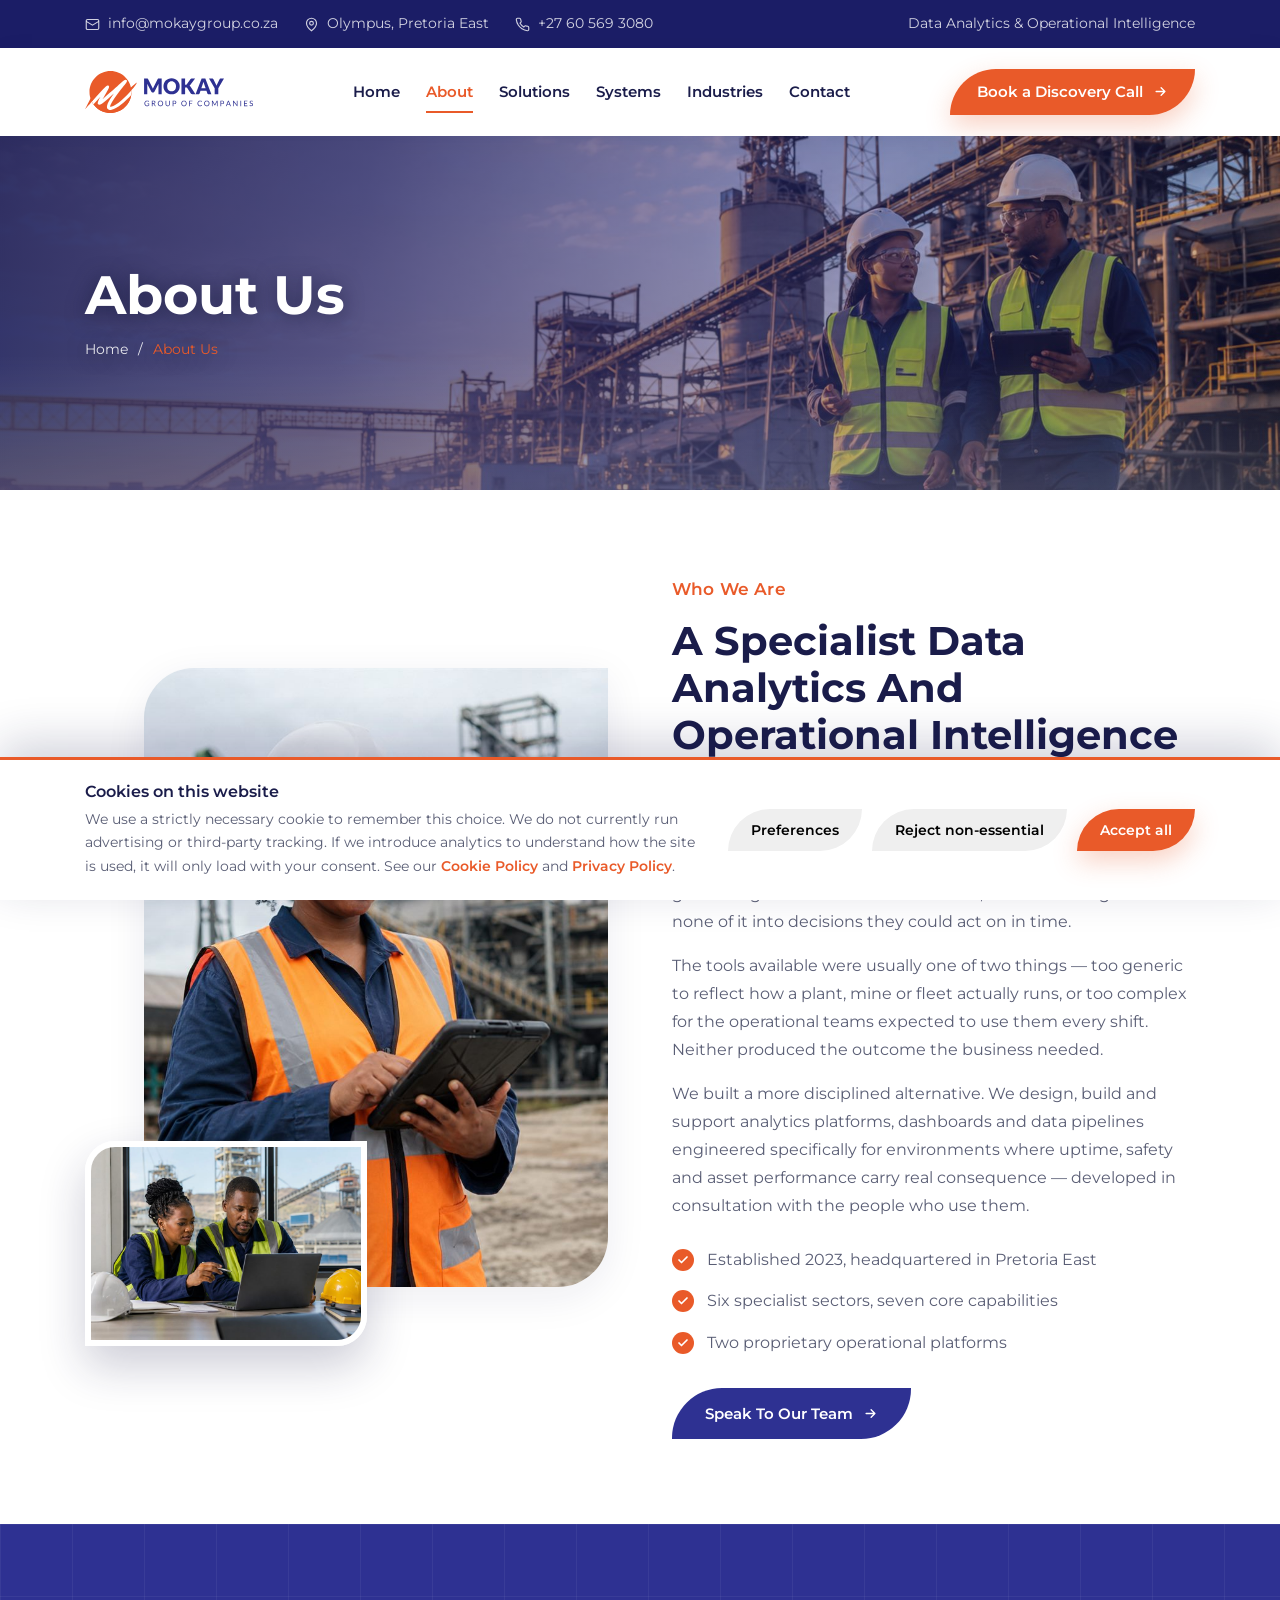
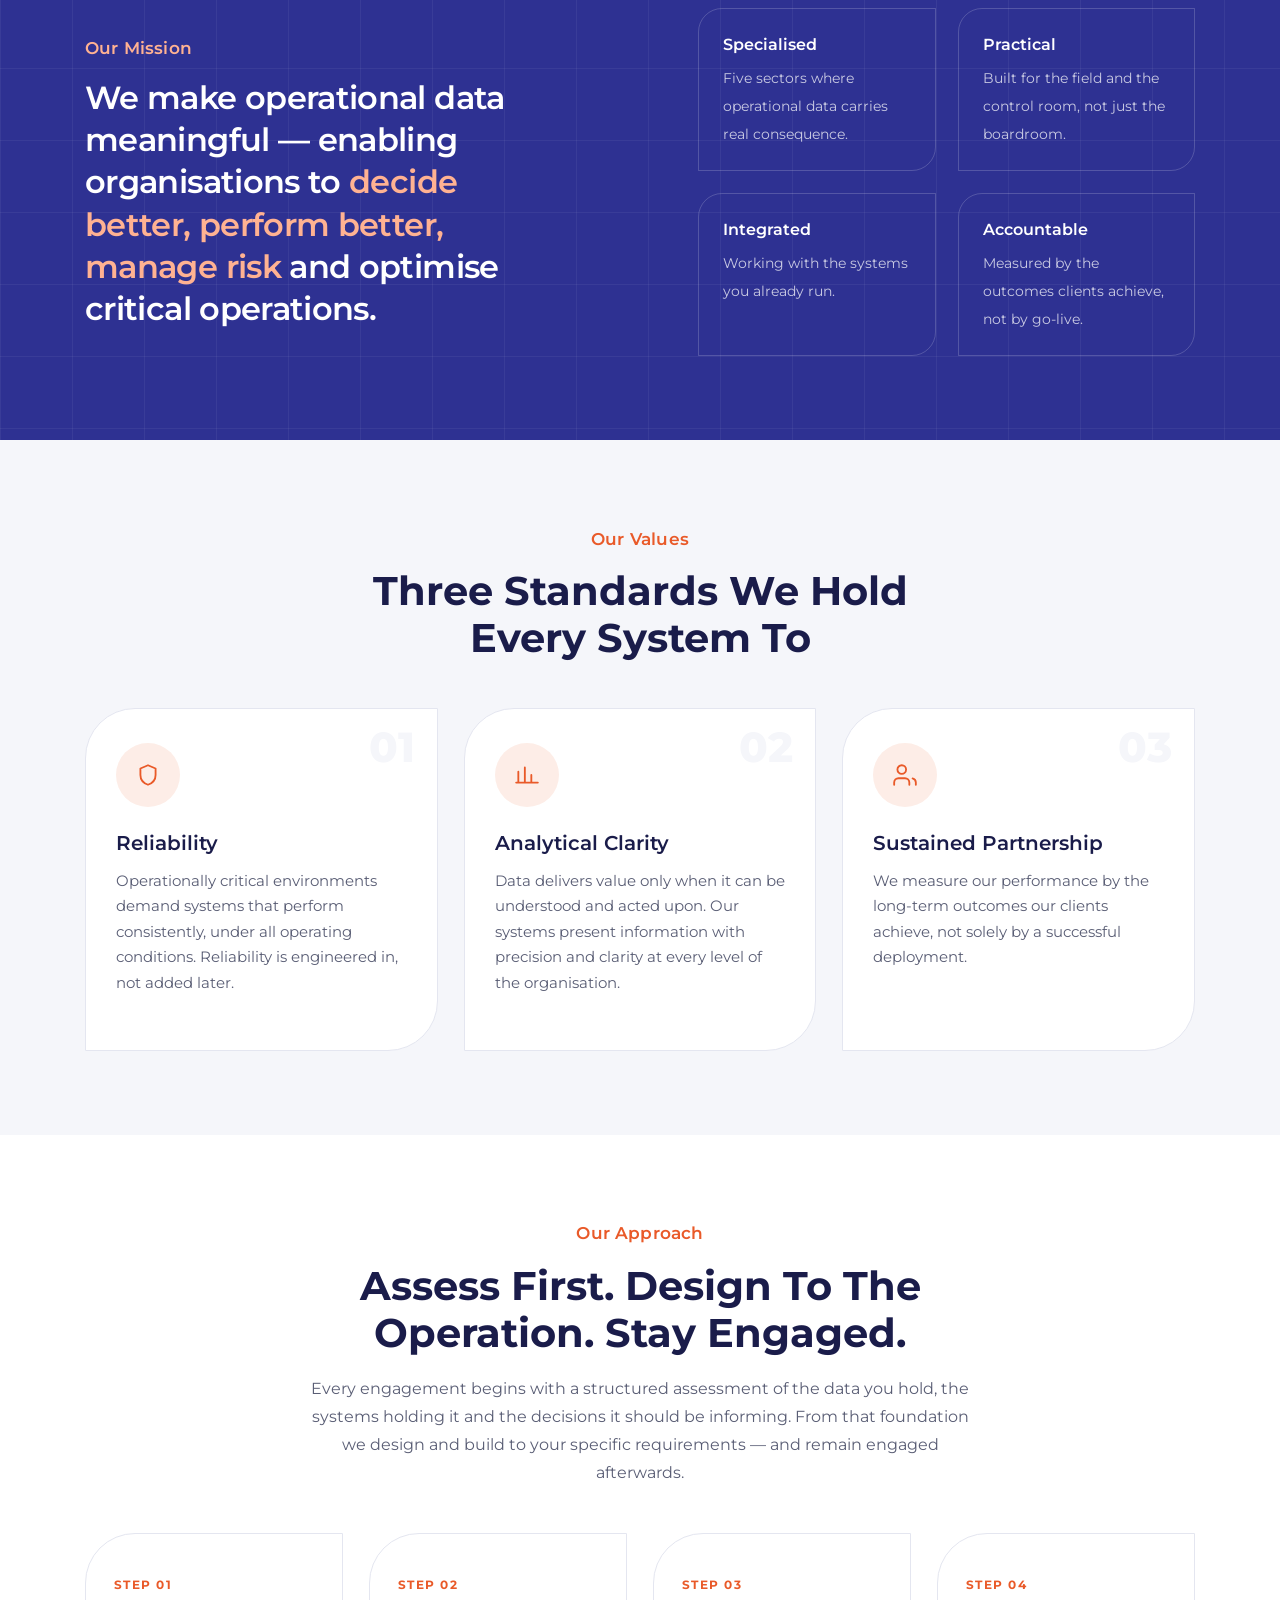
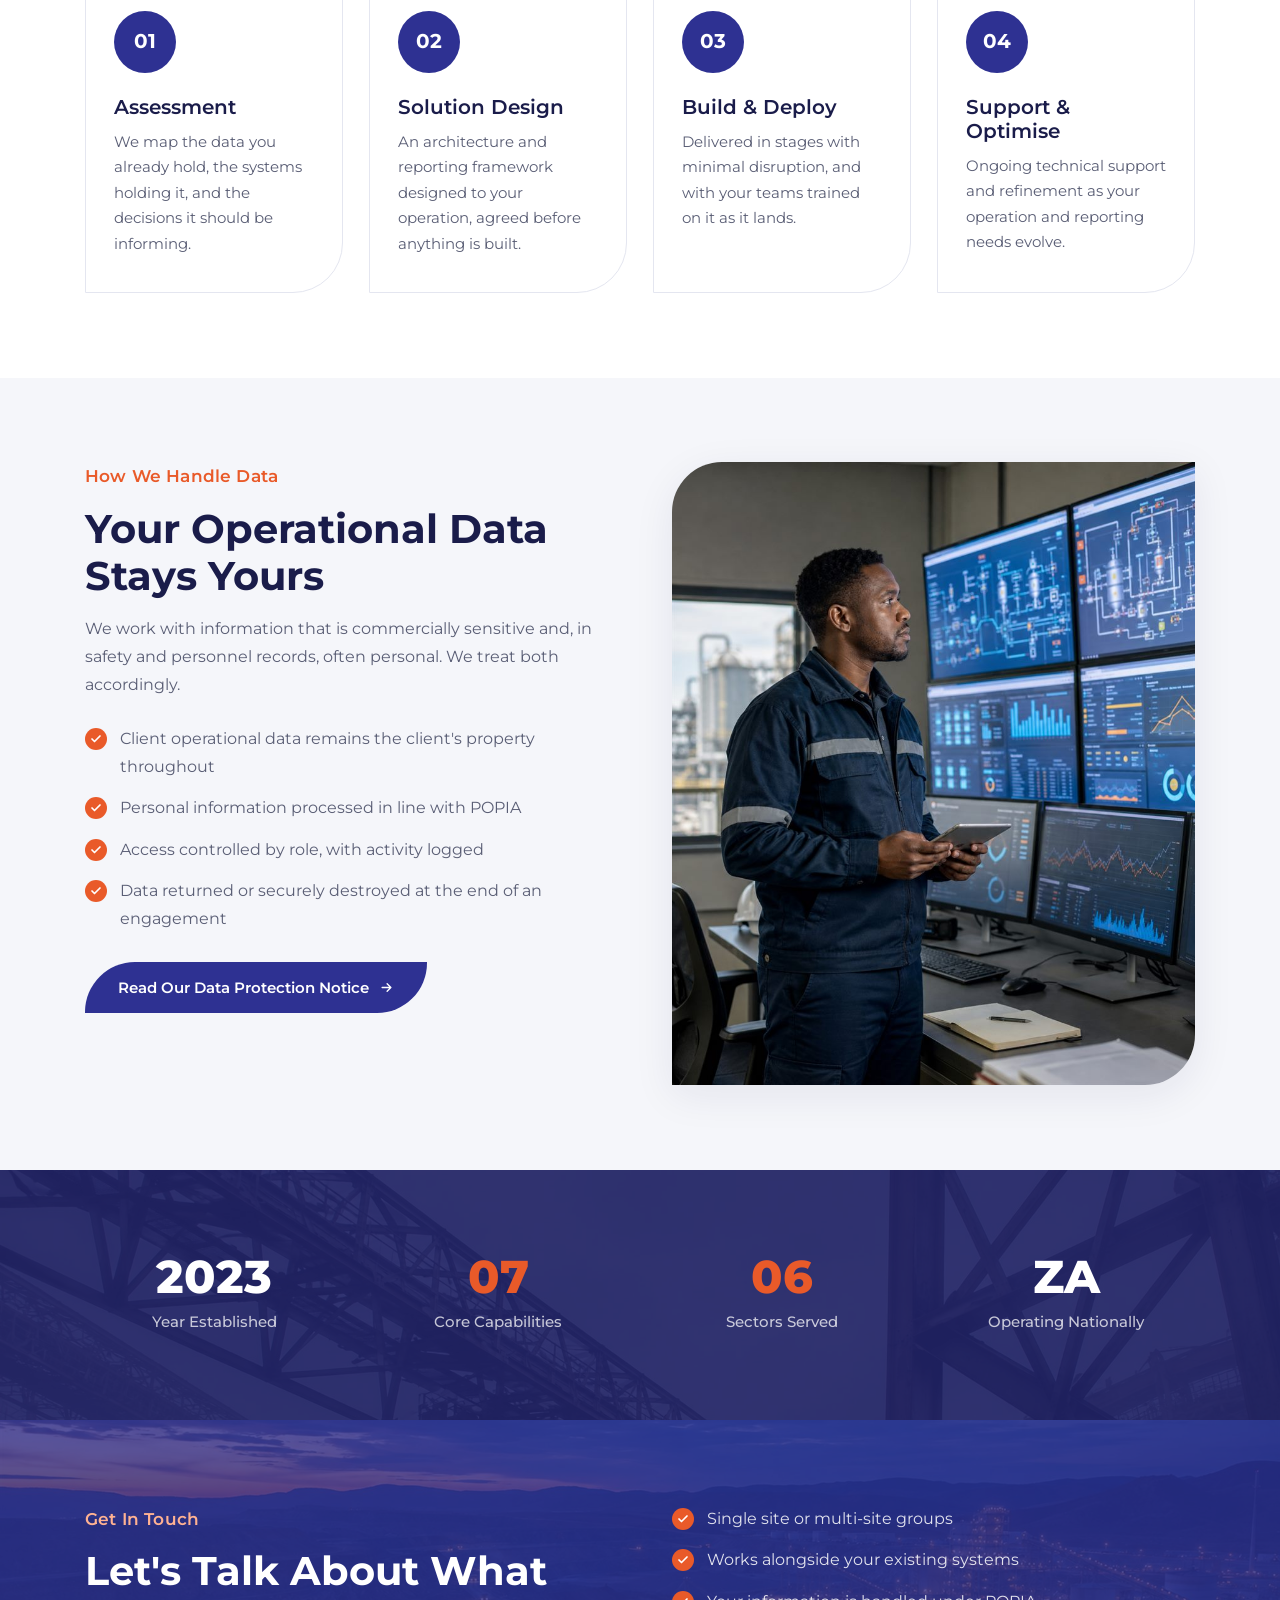
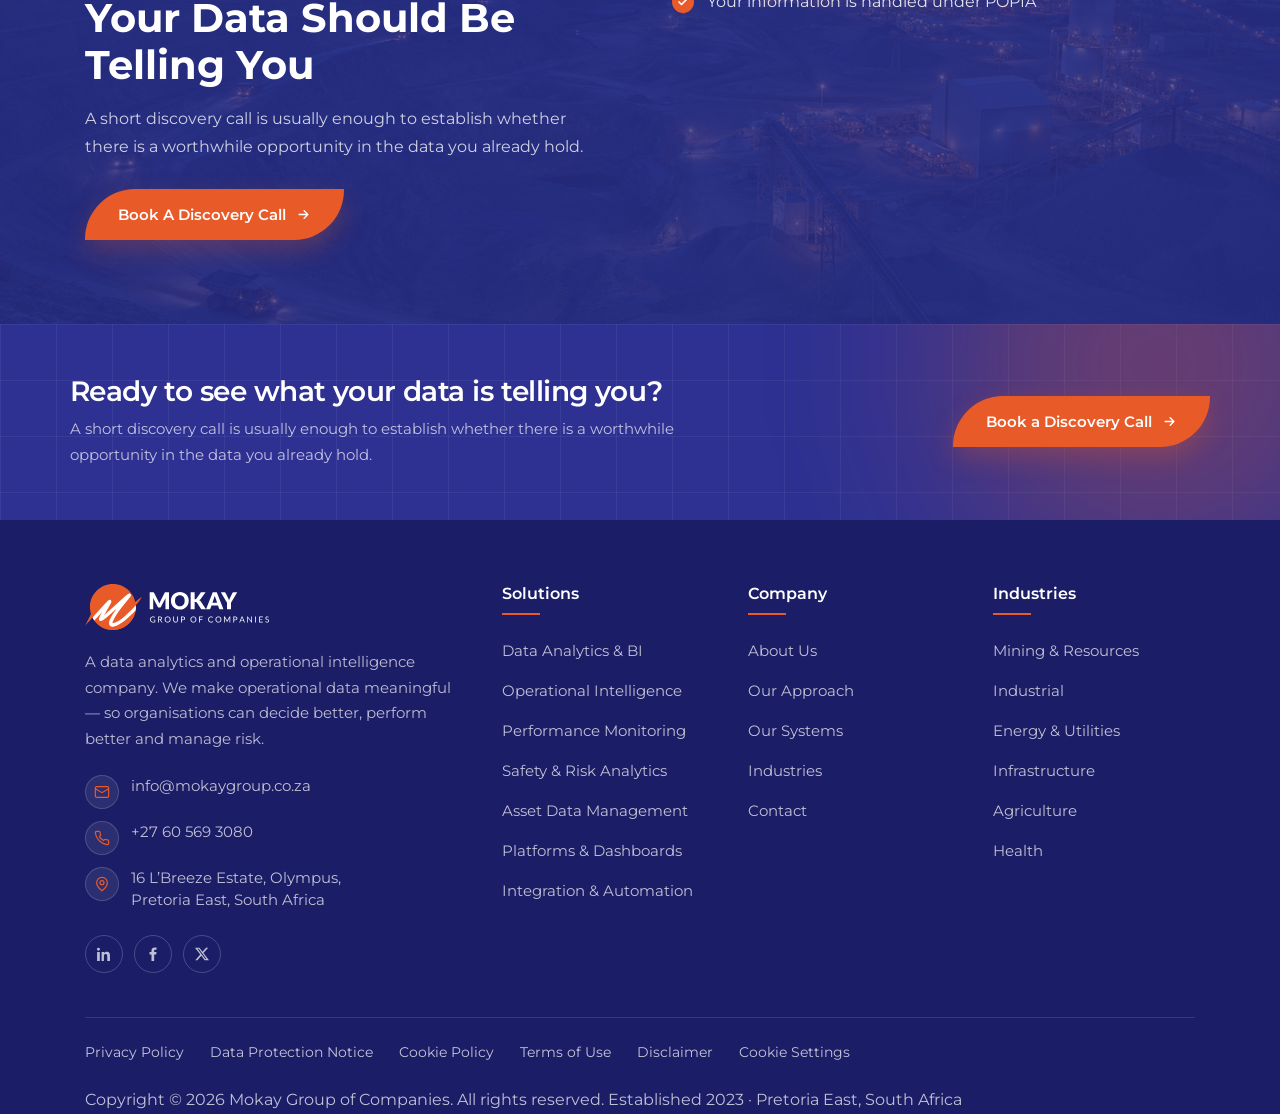
==== commit 08eb802e: "Redesign industries and footer, drop development-status wording Industries - Sector rows replaced wi" ====
--- a/about.html
+++ b/about.html
@@ -68,7 +68,7 @@
       <ul class="check-list">
         <li><span class="tick"><svg width="12" height="12" viewBox="0 0 24 24" fill="none" stroke="currentColor" stroke-width="3.4" stroke-linecap="round" stroke-linejoin="round"><path d="M20 6L9 17l-5-5"/></svg></span>Established 2023, headquartered in Pretoria East</li>
         <li><span class="tick"><svg width="12" height="12" viewBox="0 0 24 24" fill="none" stroke="currentColor" stroke-width="3.4" stroke-linecap="round" stroke-linejoin="round"><path d="M20 6L9 17l-5-5"/></svg></span>Six specialist sectors, seven core capabilities</li>
-        <li><span class="tick"><svg width="12" height="12" viewBox="0 0 24 24" fill="none" stroke="currentColor" stroke-width="3.4" stroke-linecap="round" stroke-linejoin="round"><path d="M20 6L9 17l-5-5"/></svg></span>Two proprietary systems in final development and testing</li>
+        <li><span class="tick"><svg width="12" height="12" viewBox="0 0 24 24" fill="none" stroke="currentColor" stroke-width="3.4" stroke-linecap="round" stroke-linejoin="round"><path d="M20 6L9 17l-5-5"/></svg></span>Two proprietary operational platforms</li>
       </ul>
       <a href="contact.html" class="btn btn-navy" style="margin-top:32px">Speak To Our Team
         <svg class="arw" viewBox="0 0 24 24" fill="none" stroke="currentColor" stroke-width="2.2" stroke-linecap="round" stroke-linejoin="round"><path d="M5 12h14M13 6l6 6-6 6"/></svg></a>
@@ -201,11 +201,27 @@
 
 <!-- #FOOTER -->
 <footer class="footer">
-  <div class="container">
+
+  <div class="footer-cta">
+    <div class="container footer-cta-inner">
+      <div>
+        <h3>Ready to see what your data is telling you?</h3>
+        <p>A short discovery call is usually enough to establish whether there is a worthwhile opportunity in the data you already hold.</p>
+      </div>
+      <a href="contact.html" class="btn btn-orange">Book a Discovery Call <svg class="arw" viewBox="0 0 24 24" fill="none" stroke="currentColor" stroke-width="2.2" stroke-linecap="round" stroke-linejoin="round"><path d="M5 12h14M13 6l6 6-6 6"/></svg></a>
+    </div>
+  </div>
+
+  <div class="container footer-main">
     <div class="footer-grid">
-      <div>
+      <div class="f-brand">
         <div class="footer-logo"><img src="assets/logo-white.svg" alt="Mokay Group of Companies" width="184" height="46"></div>
         <p>A data analytics and operational intelligence company. We make operational data meaningful — so organisations can decide better, perform better and manage risk.</p>
+        <ul class="f-contact">
+          <li><span class="ico"><svg width="16" height="16" viewBox="0 0 24 24" fill="none" stroke="currentColor" stroke-width="1.8"><rect x="2" y="4" width="20" height="16" rx="2"/><path d="m2 7 10 6 10-6"/></svg></span><a href="mailto:info@mokaygroup.co.za">info@mokaygroup.co.za</a></li>
+          <li><span class="ico"><svg width="16" height="16" viewBox="0 0 24 24" fill="none" stroke="currentColor" stroke-width="1.8"><path d="M22 16.9v3a2 2 0 0 1-2.2 2 19.8 19.8 0 0 1-8.6-3.1 19.5 19.5 0 0 1-6-6A19.8 19.8 0 0 1 2.1 4.2 2 2 0 0 1 4.1 2h3a2 2 0 0 1 2 1.7c.1 1 .4 1.9.7 2.8a2 2 0 0 1-.5 2.1L8.1 9.9a16 16 0 0 0 6 6l1.3-1.3a2 2 0 0 1 2.1-.4c.9.3 1.8.6 2.8.7a2 2 0 0 1 1.7 2Z"/></svg></span><a href="tel:+27605693080">+27 60 569 3080</a></li>
+          <li><span class="ico"><svg width="16" height="16" viewBox="0 0 24 24" fill="none" stroke="currentColor" stroke-width="1.8"><path d="M20 10c0 6-8 12-8 12s-8-6-8-12a8 8 0 0 1 16 0Z"/><circle cx="12" cy="10" r="3"/></svg></span>16 L’Breeze Estate, Olympus,<br>Pretoria East, South Africa</li>
+        </ul>
         <div class="socials-row">
           <a href="#" aria-label="LinkedIn"><svg width="14" height="14" viewBox="0 0 24 24" fill="currentColor"><path d="M4.98 3.5A2.5 2.5 0 1 1 0 3.5a2.5 2.5 0 0 1 4.98 0ZM.2 8.4h4.6V24H.2V8.4Zm7.7 0h4.4v2.1h.06c.61-1.1 2.1-2.3 4.34-2.3 4.64 0 5.5 3 5.5 6.9V24h-4.6v-7.9c0-1.9-.03-4.3-2.7-4.3-2.7 0-3.1 2-3.1 4.2V24H7.9V8.4Z"/></svg></a>
           <a href="#" aria-label="Facebook"><svg width="14" height="14" viewBox="0 0 24 24" fill="currentColor"><path d="M14 8.5V6.2c0-.9.2-1.4 1.6-1.4H18V.8C17.6.8 16.3.7 14.8.7c-3.2 0-5.4 2-5.4 5.6v2.2H6v4.3h3.4V24H14V12.8h3.5l.5-4.3H14Z"/></svg></a>
@@ -235,11 +251,14 @@
         </ul>
       </div>
       <div>
-        <h5>Get In Touch</h5>
+        <h5>Industries</h5>
         <ul>
-          <li class="contact-li"><span class="ico"><svg width="16" height="16" viewBox="0 0 24 24" fill="none" stroke="currentColor" stroke-width="1.8"><rect x="2" y="4" width="20" height="16" rx="2"/><path d="m2 7 10 6 10-6"/></svg></span><a href="mailto:info@mokaygroup.co.za">info@mokaygroup.co.za</a></li>
-          <li class="contact-li"><span class="ico"><svg width="16" height="16" viewBox="0 0 24 24" fill="none" stroke="currentColor" stroke-width="1.8"><path d="M20 10c0 6-8 12-8 12s-8-6-8-12a8 8 0 0 1 16 0Z"/><circle cx="12" cy="10" r="3"/></svg></span>16 L’Breeze Estate, Olympus, Pretoria East</li>
-          <li class="contact-li"><span class="ico"><svg width="16" height="16" viewBox="0 0 24 24" fill="none" stroke="currentColor" stroke-width="1.8"><path d="M22 16.9v3a2 2 0 0 1-2.2 2 19.8 19.8 0 0 1-8.6-3.1 19.5 19.5 0 0 1-6-6A19.8 19.8 0 0 1 2.1 4.2 2 2 0 0 1 4.1 2h3a2 2 0 0 1 2 1.7c.1 1 .4 1.9.7 2.8a2 2 0 0 1-.5 2.1L8.1 9.9a16 16 0 0 0 6 6l1.3-1.3a2 2 0 0 1 2.1-.4c.9.3 1.8.6 2.8.7a2 2 0 0 1 1.7 2Z"/></svg></span><a href="tel:+27605693080">+27 60 569 3080</a></li>
+          <li><a href="industries.html#mining">Mining &amp; Resources</a></li>
+          <li><a href="industries.html#industrial">Industrial</a></li>
+          <li><a href="industries.html#energy">Energy &amp; Utilities</a></li>
+          <li><a href="industries.html#infrastructure">Infrastructure</a></li>
+          <li><a href="industries.html#agriculture">Agriculture</a></li>
+          <li><a href="industries.html#health">Health</a></li>
         </ul>
       </div>
     </div>
@@ -251,12 +270,9 @@
       <li><a href="disclaimer.html">Disclaimer</a></li>
       <li><a href="#" data-cookie-settings>Cookie Settings</a></li>
     </ul>
-    <div class="foot-legal">
-      <p>Mokay Group of Companies is a data analytics and operational intelligence company serving mining and resources, industrial and manufacturing, energy and utilities, infrastructure and construction, agriculture and health operations. GeoCorelytics and SiteSafety are in final development and testing ahead of full deployment.</p>
-      <div class="foot-bot">
-        <span>Copyright © <span data-year>2026</span> Mokay Group of Companies. All rights reserved.</span>
-        <span>Established 2023 · Pretoria East, South Africa</span>
-      </div>
+    <div class="foot-bot">
+      <span>Copyright © <span data-year>2026</span> Mokay Group of Companies. All rights reserved.</span>
+      <span>Established 2023 · Pretoria East, South Africa</span>
     </div>
   </div>
 </footer>
--- a/assets/styles.css
+++ b/assets/styles.css
@@ -415,14 +415,36 @@
 .crumbs span{color:var(--orange)}
 
 /* ---------- footer ---------- */
-.footer{background:var(--navy-deep);color:rgba(255,255,255,.72);padding-top:clamp(56px,6vw,90px)}
+.footer{background:var(--navy-deep);color:rgba(255,255,255,.72)}
+
+/* closing call to action, sitting above the footer proper */
+.footer-cta{background:var(--navy);position:relative;overflow:hidden}
+.footer-cta::before{content:"";position:absolute;inset:0;
+  background-image:linear-gradient(rgba(255,255,255,.05) 1px,transparent 1px),
+                   linear-gradient(90deg,rgba(255,255,255,.05) 1px,transparent 1px);
+  background-size:56px 56px}
+.footer-cta::after{content:"";position:absolute;width:420px;height:420px;border-radius:50%;
+  background:rgba(233,90,41,.3);filter:blur(90px);right:-90px;top:-170px}
+.footer-cta-inner{position:relative;z-index:2;display:grid;grid-template-columns:1fr auto;
+  gap:26px;align-items:center;padding:clamp(34px,4vw,54px) 0}
+.footer-cta h3{color:#fff;font-size:clamp(1.3rem,2.2vw,1.85rem);letter-spacing:-.02em;margin-bottom:8px}
+.footer-cta p{color:rgba(255,255,255,.78);font-size:.98rem;max-width:62ch}
+@media(max-width:820px){.footer-cta-inner{grid-template-columns:1fr}}
+
+.footer-main{padding-top:clamp(46px,5vw,72px)}
+.f-brand p{margin-bottom:22px}
+.f-contact{list-style:none;display:grid;gap:13px;margin-bottom:24px}
+.f-contact li{display:flex;gap:12px;align-items:flex-start;font-size:.93rem;line-height:1.5}
+.f-contact .ico{width:34px;height:34px;flex:none;border-radius:50%;display:grid;place-items:center;
+  background:rgba(255,255,255,.08);border:1px solid rgba(255,255,255,.16);color:var(--orange)}
+.f-contact a:hover{color:var(--orange)}
 .footer h5{color:#fff;font-size:1.02rem;margin-bottom:22px;position:relative;padding-bottom:12px}
 .footer h5::after{content:"";position:absolute;left:0;bottom:0;width:38px;height:2px;background:var(--orange)}
 /* four columns, not five — five left the link columns at 166px and wrapped
    most labels onto two lines. Legal moved to a single row above the copyright. */
-.footer-grid{display:grid;grid-template-columns:1.7fr 1fr 1fr 1.25fr;gap:clamp(26px,3vw,46px);
-  padding-bottom:clamp(34px,3.6vw,50px)}
-@media(max-width:1040px){.footer-grid{grid-template-columns:1.5fr 1fr 1fr}}
+.footer-grid{display:grid;grid-template-columns:1.85fr 1fr 1fr 1fr;gap:clamp(26px,3.4vw,48px);
+  padding-bottom:clamp(32px,3.4vw,46px)}
+@media(max-width:1040px){.footer-grid{grid-template-columns:1.6fr 1fr 1fr}}
 @media(max-width:760px){.footer-grid{grid-template-columns:1fr 1fr}}
 @media(max-width:520px){.footer-grid{grid-template-columns:1fr}}
 .footer-logo img{height:46px;width:auto;margin-bottom:20px}
@@ -564,16 +586,95 @@
 .ind-grid{display:grid;grid-template-columns:repeat(3,1fr);gap:18px}
 @media(max-width:860px){.ind-grid{grid-template-columns:1fr 1fr}}
 @media(max-width:520px){.ind-grid{grid-template-columns:1fr}}
-.ind{background:#fff;border:1px solid var(--line);border-radius:24px 0 24px 0;
-  padding:26px 22px;text-align:center;transition:transform .35s,box-shadow .35s,background .35s}
-.ind:hover{transform:translateY(-5px);box-shadow:var(--shadow-hover);background:var(--navy)}
-.ind .ico{width:52px;height:52px;margin:0 auto 16px;border-radius:50%;display:grid;place-items:center;
-  background:var(--orange-soft);color:var(--orange);transition:.35s}
-.ind:hover .ico{background:rgba(255,255,255,.14);color:#fff}
-.ind h4{font-size:1rem;margin-bottom:8px;transition:color .35s}
-.ind p{font-size:.85rem;line-height:1.6;transition:color .35s}
+.ind{position:relative;background:#fff;border:1px solid var(--line);border-radius:24px 0 24px 0;
+  padding:30px 26px 26px;overflow:hidden;
+  transition:transform .35s,box-shadow .35s,background .35s,border-color .35s}
+.ind::before{content:"";position:absolute;left:0;top:0;width:100%;height:3px;
+  background:var(--orange);transform:scaleX(0);transform-origin:left;transition:transform .45s}
+.ind:hover::before{transform:scaleX(1)}
+.ind:hover{transform:translateY(-6px);box-shadow:var(--shadow-hover);background:var(--navy);border-color:transparent}
+.ind .num{position:absolute;right:20px;top:16px;font-size:2.2rem;font-weight:800;line-height:1;
+  color:var(--gray-bg);transition:color .35s;letter-spacing:-.04em}
+.ind:hover .num{color:rgba(255,255,255,.13)}
+.ind .ico{width:54px;height:54px;margin-bottom:18px;border-radius:50%;display:grid;place-items:center;
+  background:var(--orange-soft);color:var(--orange);transition:.35s;position:relative;z-index:1}
+.ind:hover .ico{background:rgba(255,255,255,.15);color:#fff}
+.ind h4{font-size:1.06rem;margin-bottom:9px;transition:color .35s;position:relative;z-index:1}
+.ind p{font-size:.88rem;line-height:1.62;transition:color .35s;position:relative;z-index:1}
 .ind:hover h4{color:#fff}
-.ind:hover p{color:rgba(255,255,255,.76)}
+.ind:hover p{color:rgba(255,255,255,.78)}
+.ind .go{display:inline-flex;align-items:center;gap:7px;margin-top:16px;font-size:.84rem;
+  font-weight:600;color:var(--orange);transition:color .35s,gap .3s;position:relative;z-index:1}
+.ind:hover .go{color:#FFB292;gap:11px}
+
+/* ---------- sector cards (Industries page) ---------- */
+.sector{
+  display:grid;grid-template-columns:.4fr .6fr;
+  background:#fff;border:1px solid var(--line);border-radius:var(--radius-card);
+  overflow:hidden;margin-bottom:clamp(22px,2.6vw,34px);
+  transition:box-shadow .4s,transform .4s;
+}
+.sector:hover{box-shadow:var(--shadow-hover);transform:translateY(-3px)}
+@media(max-width:900px){.sector{grid-template-columns:1fr}}
+
+.sector-visual{
+  position:relative;overflow:hidden;min-height:300px;
+  background:linear-gradient(150deg,var(--navy) 0%,var(--navy-deep) 100%);
+  display:flex;flex-direction:column;justify-content:flex-end;
+  padding:clamp(24px,2.6vw,34px);
+}
+.sector-visual::before{content:"";position:absolute;inset:0;
+  background-image:linear-gradient(rgba(255,255,255,.06) 1px,transparent 1px),
+                   linear-gradient(90deg,rgba(255,255,255,.06) 1px,transparent 1px);
+  background-size:44px 44px}
+.sector-visual::after{content:"";position:absolute;width:240px;height:240px;border-radius:50%;
+  background:rgba(233,90,41,.34);filter:blur(60px);right:-70px;top:-70px;transition:transform .6s}
+.sector:hover .sector-visual::after{transform:scale(1.25)}
+/* a photograph, when one is supplied, sits beneath the gradient */
+.sector-visual img{position:absolute;inset:0;width:100%;height:100%;object-fit:cover;
+  opacity:.34;transition:transform .8s cubic-bezier(.2,.7,.3,1),opacity .5s}
+.sector:hover .sector-visual img{transform:scale(1.06);opacity:.42}
+.sector-visual > *{position:relative;z-index:2}
+.sector-visual .num{
+  position:absolute;top:clamp(16px,2vw,26px);left:clamp(24px,2.6vw,34px);
+  font-size:clamp(3.4rem,6vw,5rem);font-weight:800;line-height:.85;
+  color:transparent;-webkit-text-stroke:1.5px rgba(255,255,255,.32);letter-spacing:-.04em;
+}
+.sector-visual .ico{
+  width:60px;height:60px;border-radius:50%;display:grid;place-items:center;
+  background:rgba(255,255,255,.14);border:1px solid rgba(255,255,255,.24);
+  color:#fff;margin-bottom:18px;backdrop-filter:blur(4px);transition:.4s;
+}
+.sector:hover .sector-visual .ico{background:var(--orange);border-color:var(--orange)}
+.sector-visual h3{color:#fff;font-size:clamp(1.25rem,1.9vw,1.6rem);letter-spacing:-.02em}
+.sector-visual .kicker{display:block;font-size:.78rem;font-weight:700;letter-spacing:.1em;
+  text-transform:uppercase;color:#FFB292;margin-bottom:8px}
+
+.sector-body{padding:clamp(26px,3vw,42px)}
+.sector-body > p{font-size:1rem;line-height:1.75;margin-bottom:26px}
+.sector-lists{display:grid;grid-template-columns:1fr 1fr;gap:clamp(20px,2.4vw,34px)}
+@media(max-width:640px){.sector-lists{grid-template-columns:1fr}}
+.sector-lists h5{font-size:.78rem;font-weight:700;text-transform:uppercase;letter-spacing:.08em;
+  color:var(--navy);margin-bottom:14px;padding-bottom:9px;border-bottom:1px solid var(--line)}
+.tick-list{list-style:none;display:grid;gap:10px}
+.tick-list li{display:flex;gap:10px;align-items:flex-start;font-size:.92rem;line-height:1.55;color:var(--body)}
+.tick-list li svg{flex:none;margin-top:4px;color:var(--orange)}
+.chips.tight span{font-size:.82rem;padding:6px 12px}
+.sector-note{margin-top:22px;padding:16px 18px;background:var(--gray-bg);
+  border-left:3px solid var(--orange);border-radius:0 12px 12px 0;font-size:.9rem;line-height:1.65}
+.sector-note strong{color:var(--heading)}
+
+/* quick sector nav */
+.sector-nav{display:flex;flex-wrap:wrap;gap:10px;justify-content:center;
+  margin-bottom:clamp(34px,4vw,52px)}
+.sector-nav a{
+  display:inline-flex;align-items:center;gap:9px;font-size:.9rem;font-weight:600;
+  color:var(--heading);background:#fff;border:1px solid var(--line);
+  border-radius:50px;padding:11px 20px;transition:.3s;
+}
+.sector-nav a:hover{background:var(--navy);border-color:var(--navy);color:#fff;transform:translateY(-2px)}
+.sector-nav a i{font-style:normal;font-size:.76rem;font-weight:700;color:var(--orange);transition:color .3s}
+.sector-nav a:hover i{color:#FFB292}
 
 /* ---------- industry detail rows ---------- */
 .ind-row{display:grid;grid-template-columns:.42fr .58fr;gap:clamp(26px,4vw,60px);
@@ -713,6 +814,12 @@
   .ind-row .badge{font-size:.84rem}
   .ind-detail h5{font-size:.86rem}
   .sc-label{font-size:.82rem}
+  .sector-visual .kicker{font-size:.84rem}
+  .sector-lists h5{font-size:.85rem}
+  .sector-nav a i{font-size:.84rem}
+  .sector-visual{min-height:230px}
+  .sector-body{padding:24px 20px}
+  .ind .num{font-size:1.9rem}
   .cookie-opt .locked{font-size:.82rem}
   .chips span{font-size:.88rem}
   .legal-toc{padding:20px 18px}
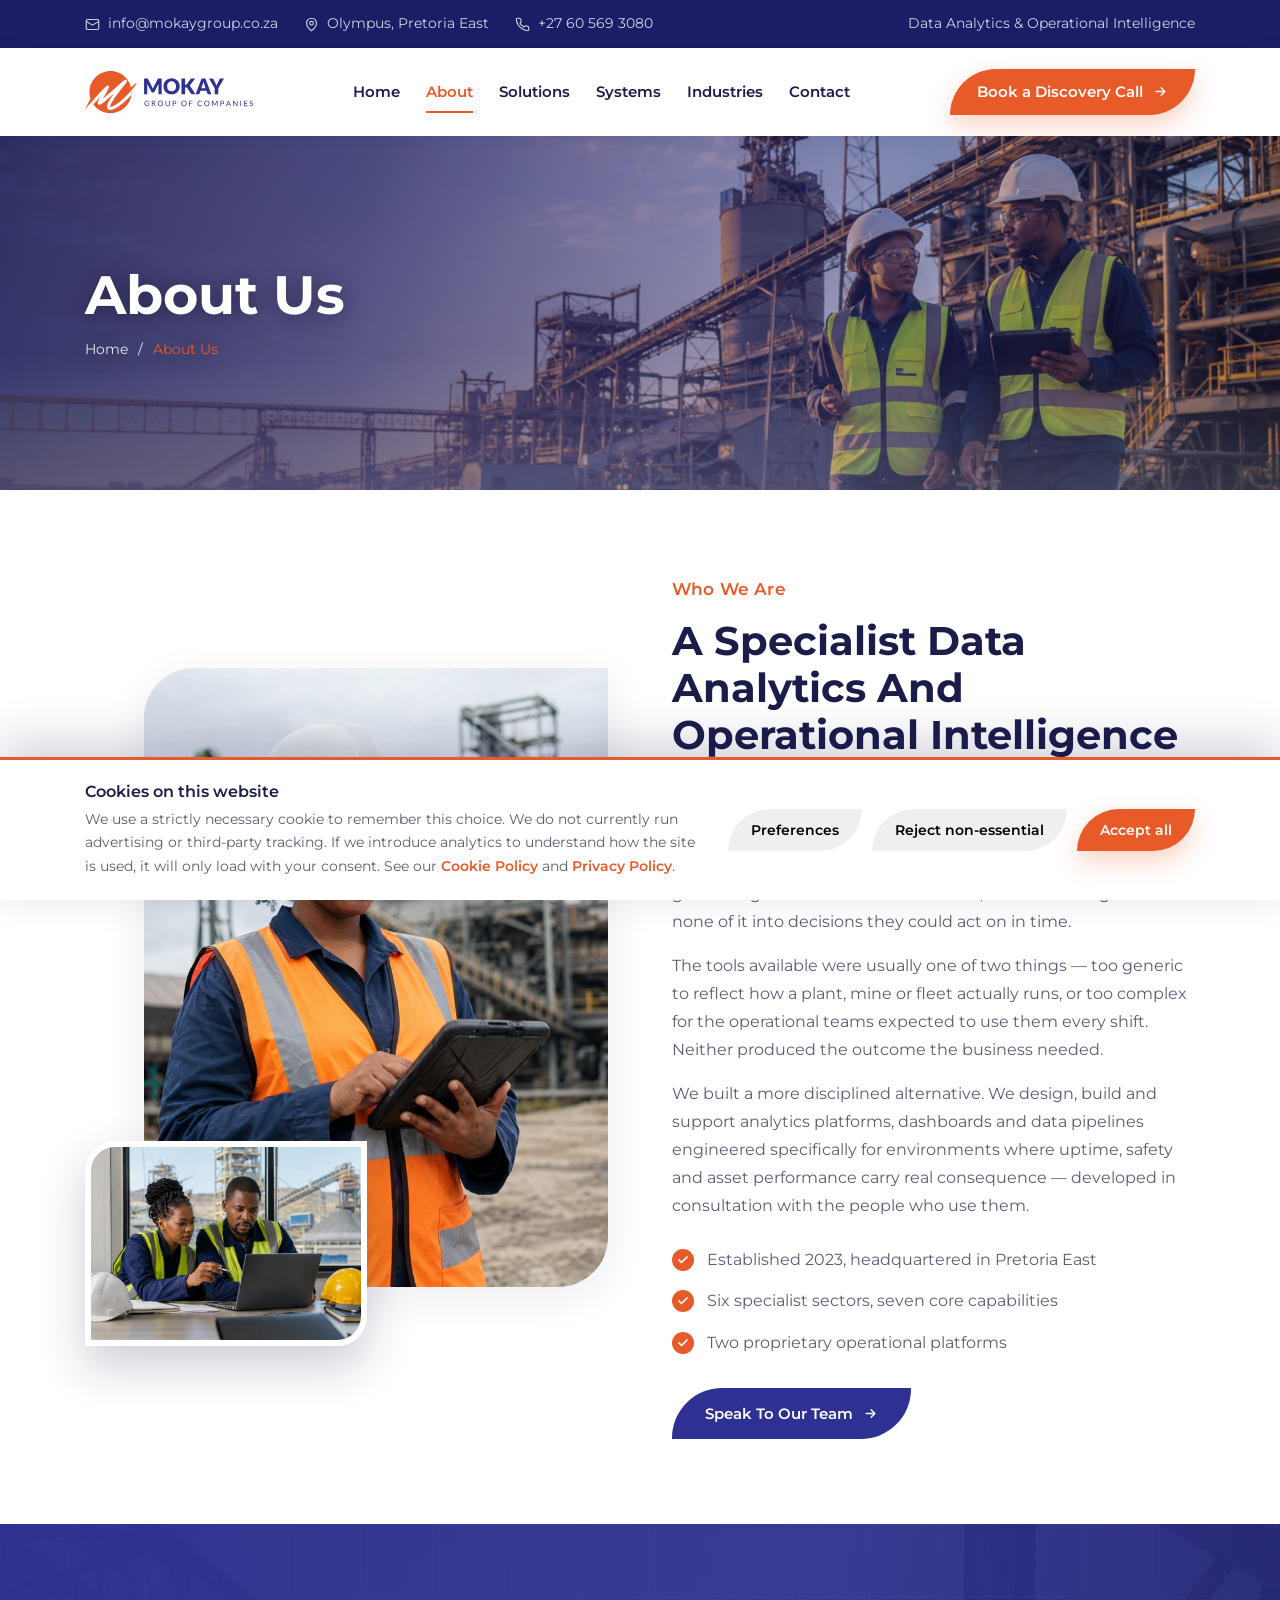
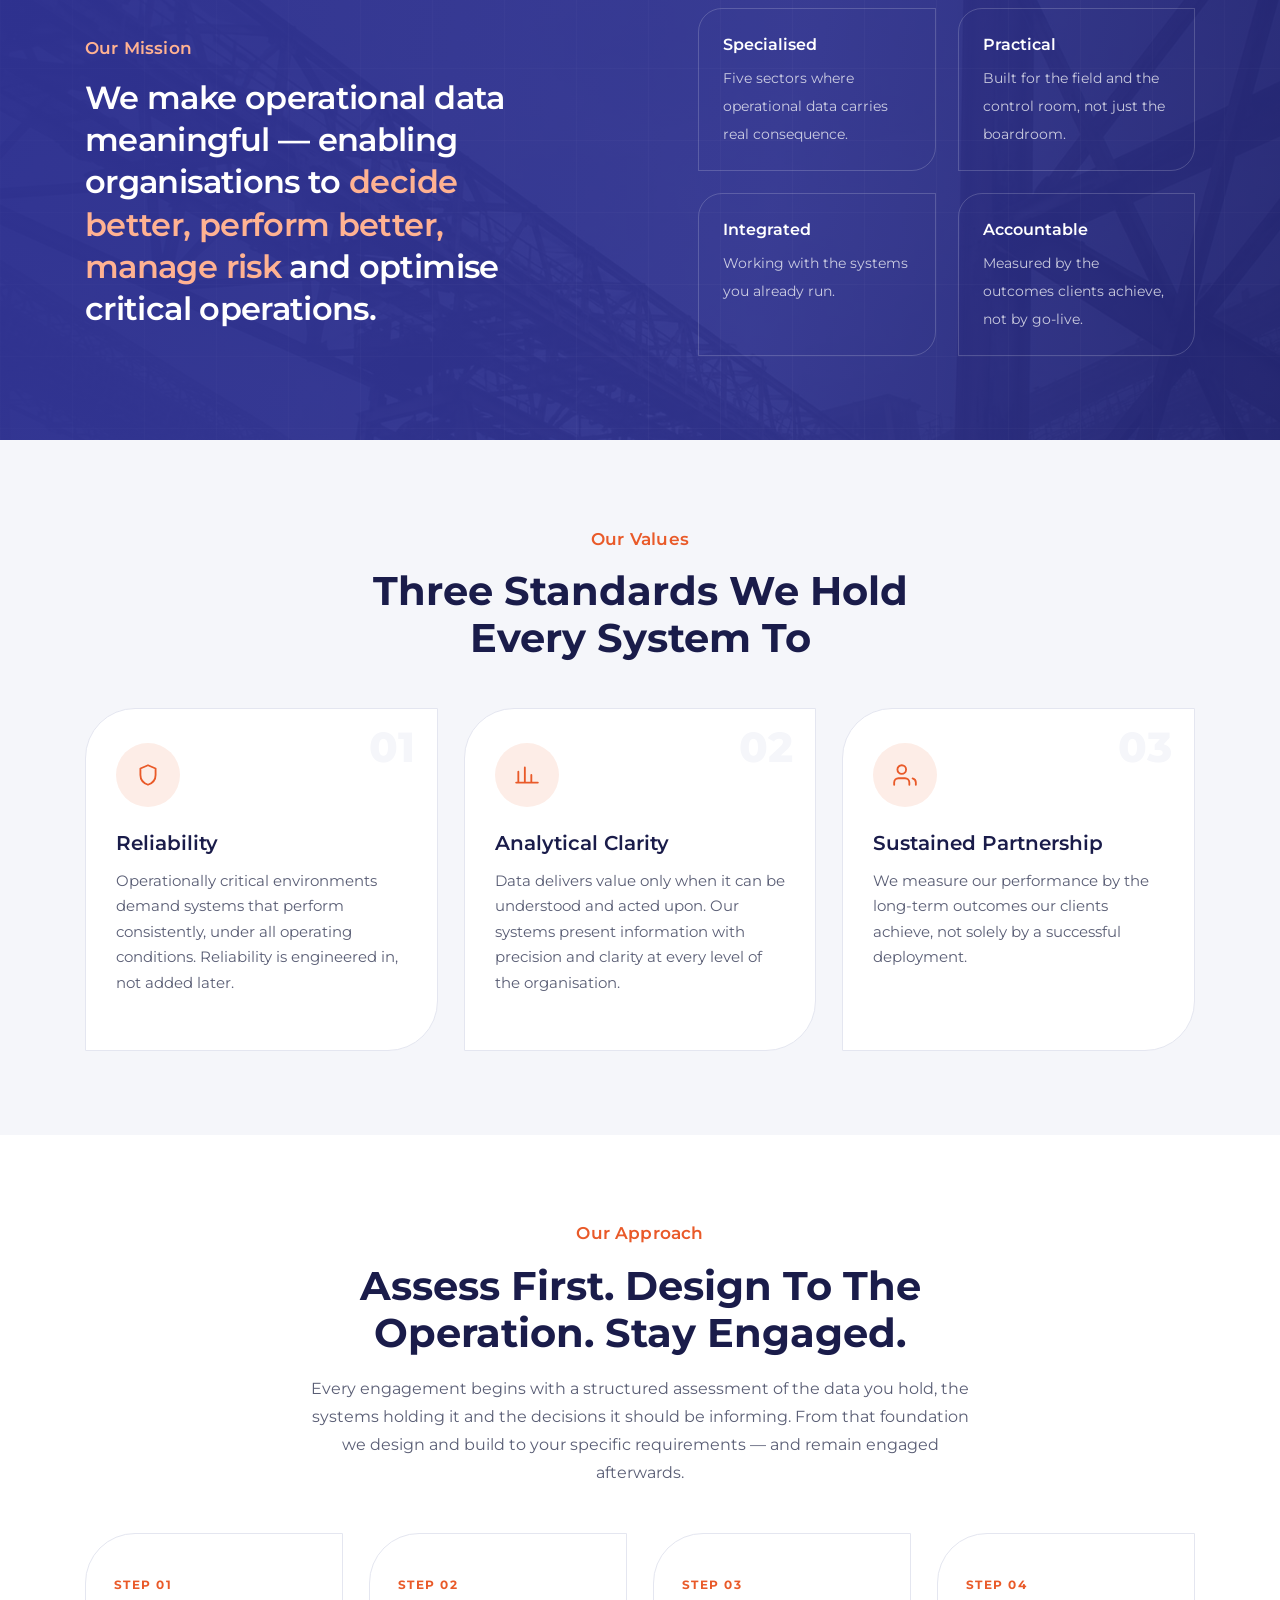
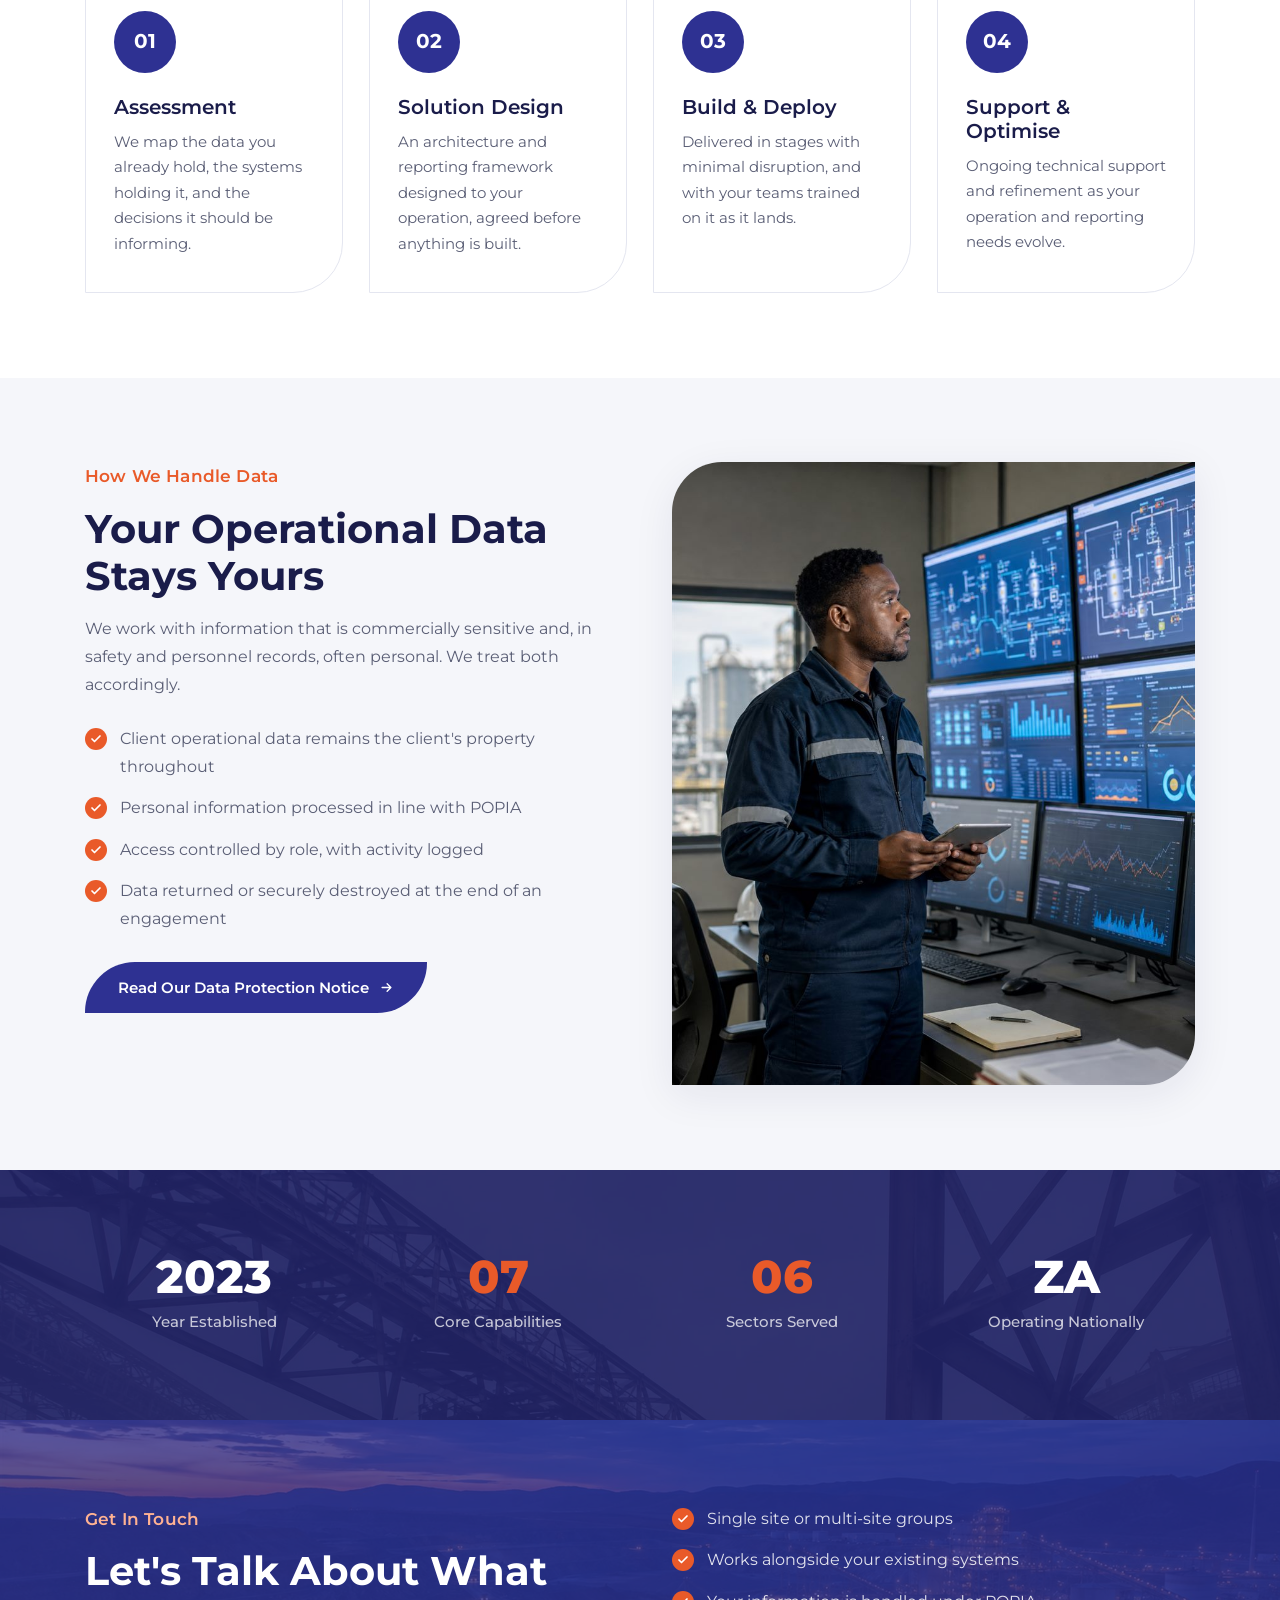
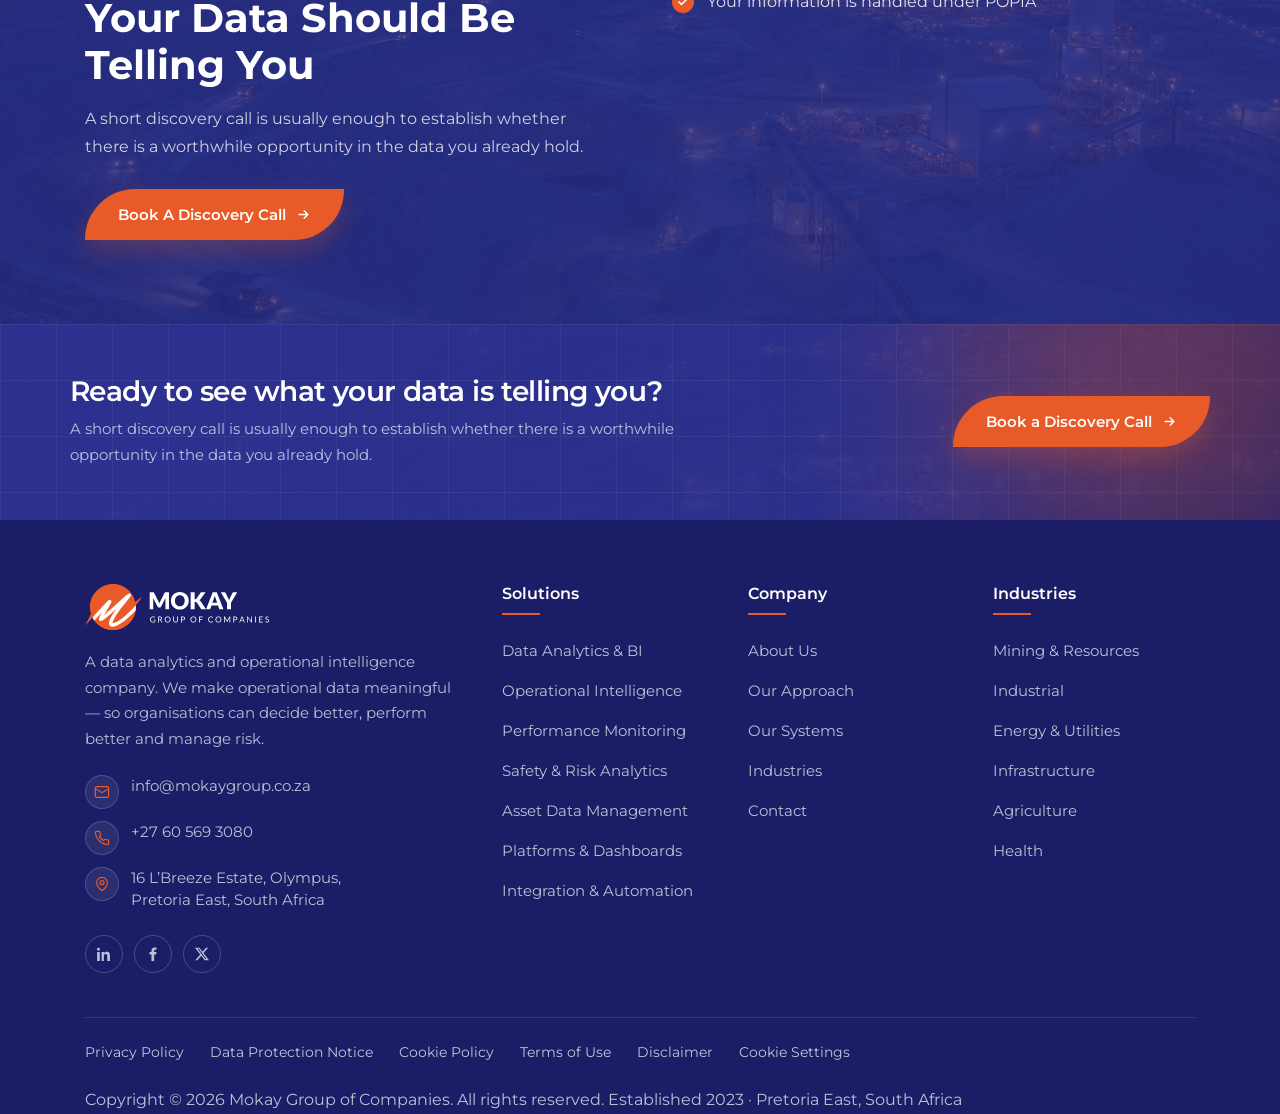
==== commit 27bb08f7: "Add photography to the mission and footer CTA bands, unpick banner reuse Two full-width navy bands r" ====
--- a/about.html
+++ b/about.html
@@ -78,6 +78,7 @@
 
 <!-- ============ MISSION ============ -->
 <section class="section message-band">
+      <img class="message-bg" src="assets/img/counter-bg.jpg" alt="" aria-hidden="true" width="1920" height="600">
   <div class="container message-split">
     <div class="reveal">
       <span class="subtitle on-dark">Our Mission</span>
@@ -203,6 +204,7 @@
 <footer class="footer">
 
   <div class="footer-cta">
+    <img class="footer-cta-bg" src="assets/img/cta-bg.jpg" alt="" aria-hidden="true" width="1920" height="1200">
     <div class="container footer-cta-inner">
       <div>
         <h3>Ready to see what your data is telling you?</h3>
--- a/assets/styles.css
+++ b/assets/styles.css
@@ -419,11 +419,13 @@
 
 /* closing call to action, sitting above the footer proper */
 .footer-cta{background:var(--navy);position:relative;overflow:hidden}
-.footer-cta::before{content:"";position:absolute;inset:0;
+.footer-cta-bg{position:absolute;inset:0;z-index:0;width:100%;height:100%;object-fit:cover;opacity:.2}
+.footer-cta::before{content:"";position:absolute;inset:0;z-index:1;
   background-image:linear-gradient(rgba(255,255,255,.05) 1px,transparent 1px),
-                   linear-gradient(90deg,rgba(255,255,255,.05) 1px,transparent 1px);
-  background-size:56px 56px}
-.footer-cta::after{content:"";position:absolute;width:420px;height:420px;border-radius:50%;
+                   linear-gradient(90deg,rgba(255,255,255,.05) 1px,transparent 1px),
+                   linear-gradient(100deg,rgba(46,49,146,.86) 0%,rgba(46,49,146,.58) 70%,rgba(27,29,102,.7) 100%);
+  background-size:56px 56px,56px 56px,auto}
+.footer-cta::after{content:"";position:absolute;z-index:1;width:420px;height:420px;border-radius:50%;
   background:rgba(233,90,41,.3);filter:blur(90px);right:-90px;top:-170px}
 .footer-cta-inner{position:relative;z-index:2;display:grid;grid-template-columns:1fr auto;
   gap:26px;align-items:center;padding:clamp(34px,4vw,54px) 0}
@@ -547,10 +549,14 @@
 
 /* ---------- central message band ---------- */
 .message-band{background:var(--navy);color:#fff;position:relative;overflow:hidden}
-.message-band::before{content:"";position:absolute;inset:0;
+/* photograph sits under the grid, low enough not to compete with the statement */
+.message-bg{position:absolute;inset:0;z-index:0;width:100%;height:100%;object-fit:cover;opacity:.2}
+.message-band::before{content:"";position:absolute;inset:0;z-index:1;
   background-image:linear-gradient(rgba(255,255,255,.05) 1px,transparent 1px),
                    linear-gradient(90deg,rgba(255,255,255,.05) 1px,transparent 1px);
   background-size:72px 72px}
+.message-band::after{content:"";position:absolute;inset:0;z-index:1;
+  background:linear-gradient(100deg,rgba(46,49,146,.82) 0%,rgba(46,49,146,.5) 60%,rgba(27,29,102,.62) 100%)}
 .message-band .container{position:relative;z-index:2}
 .message-lead{font-size:clamp(1.35rem,2.5vw,2.1rem);font-weight:600;line-height:1.32;
   letter-spacing:-.02em;color:#fff;max-width:22ch}
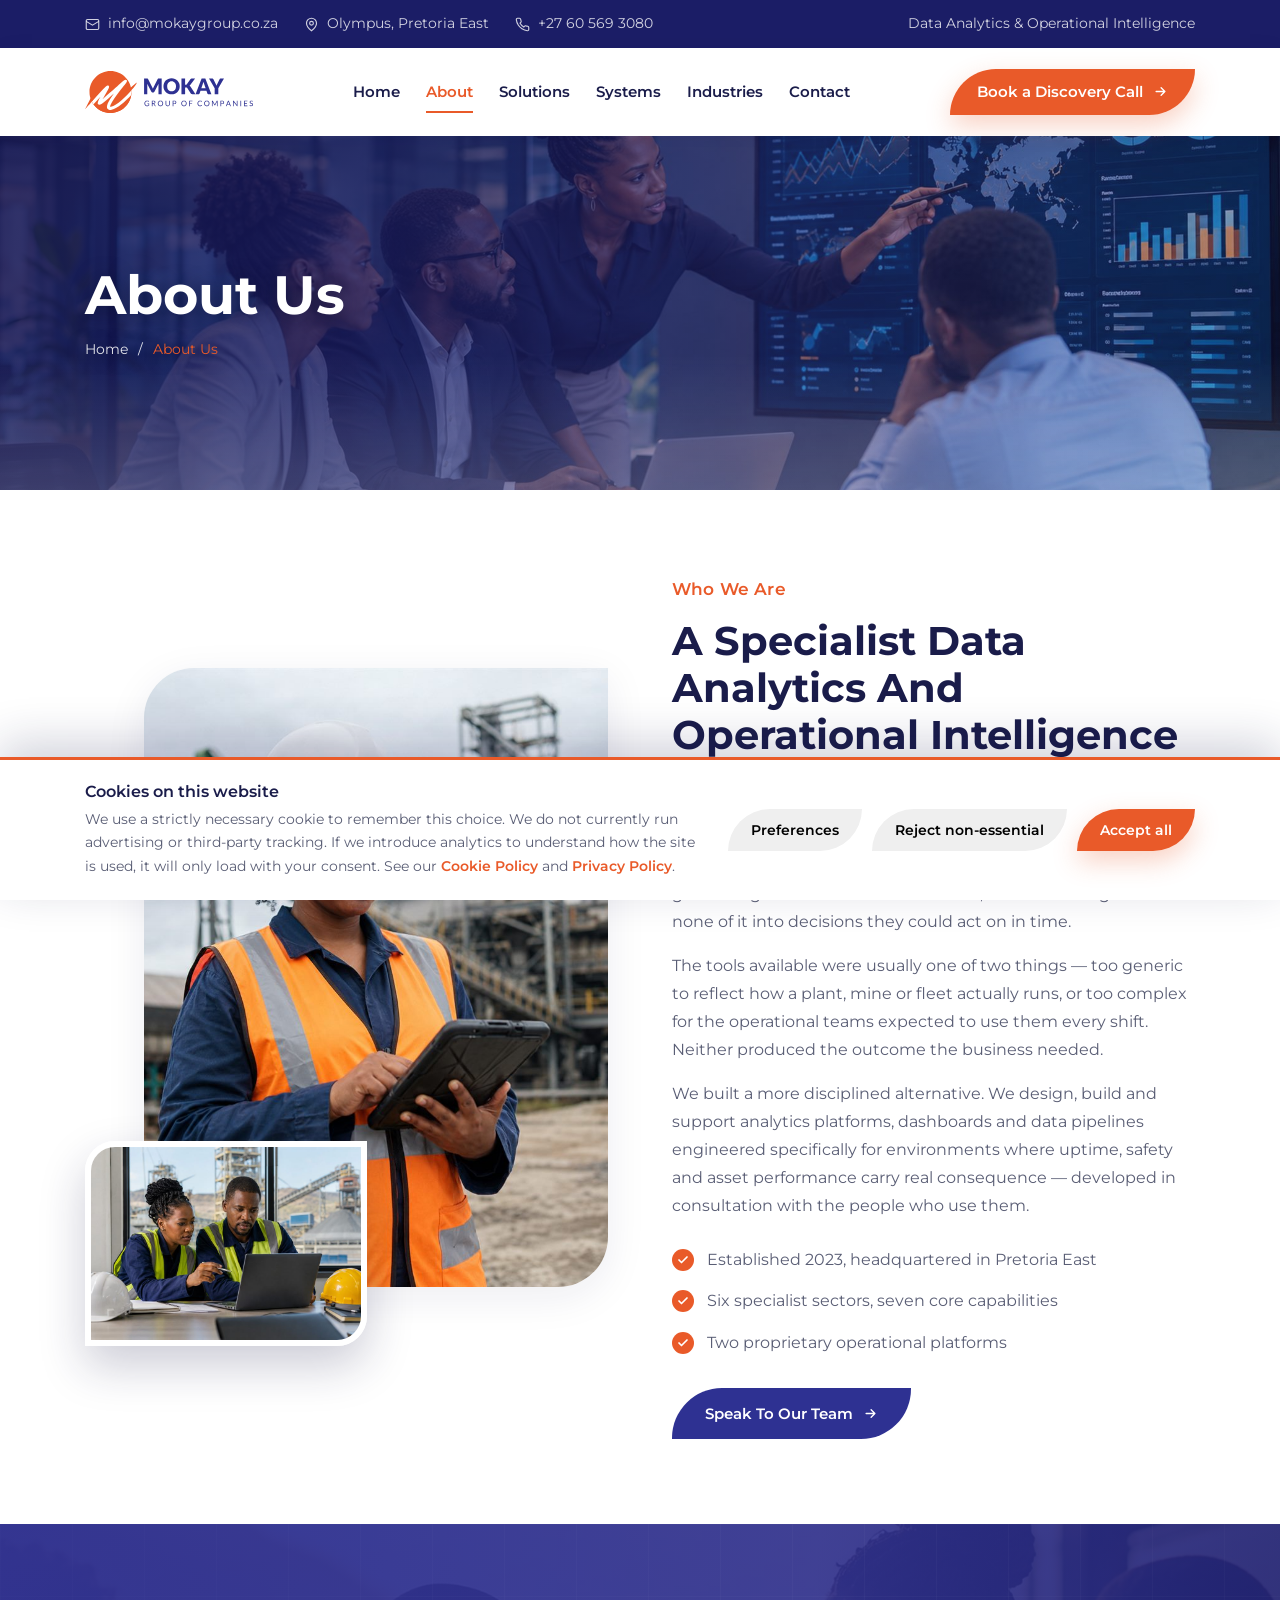
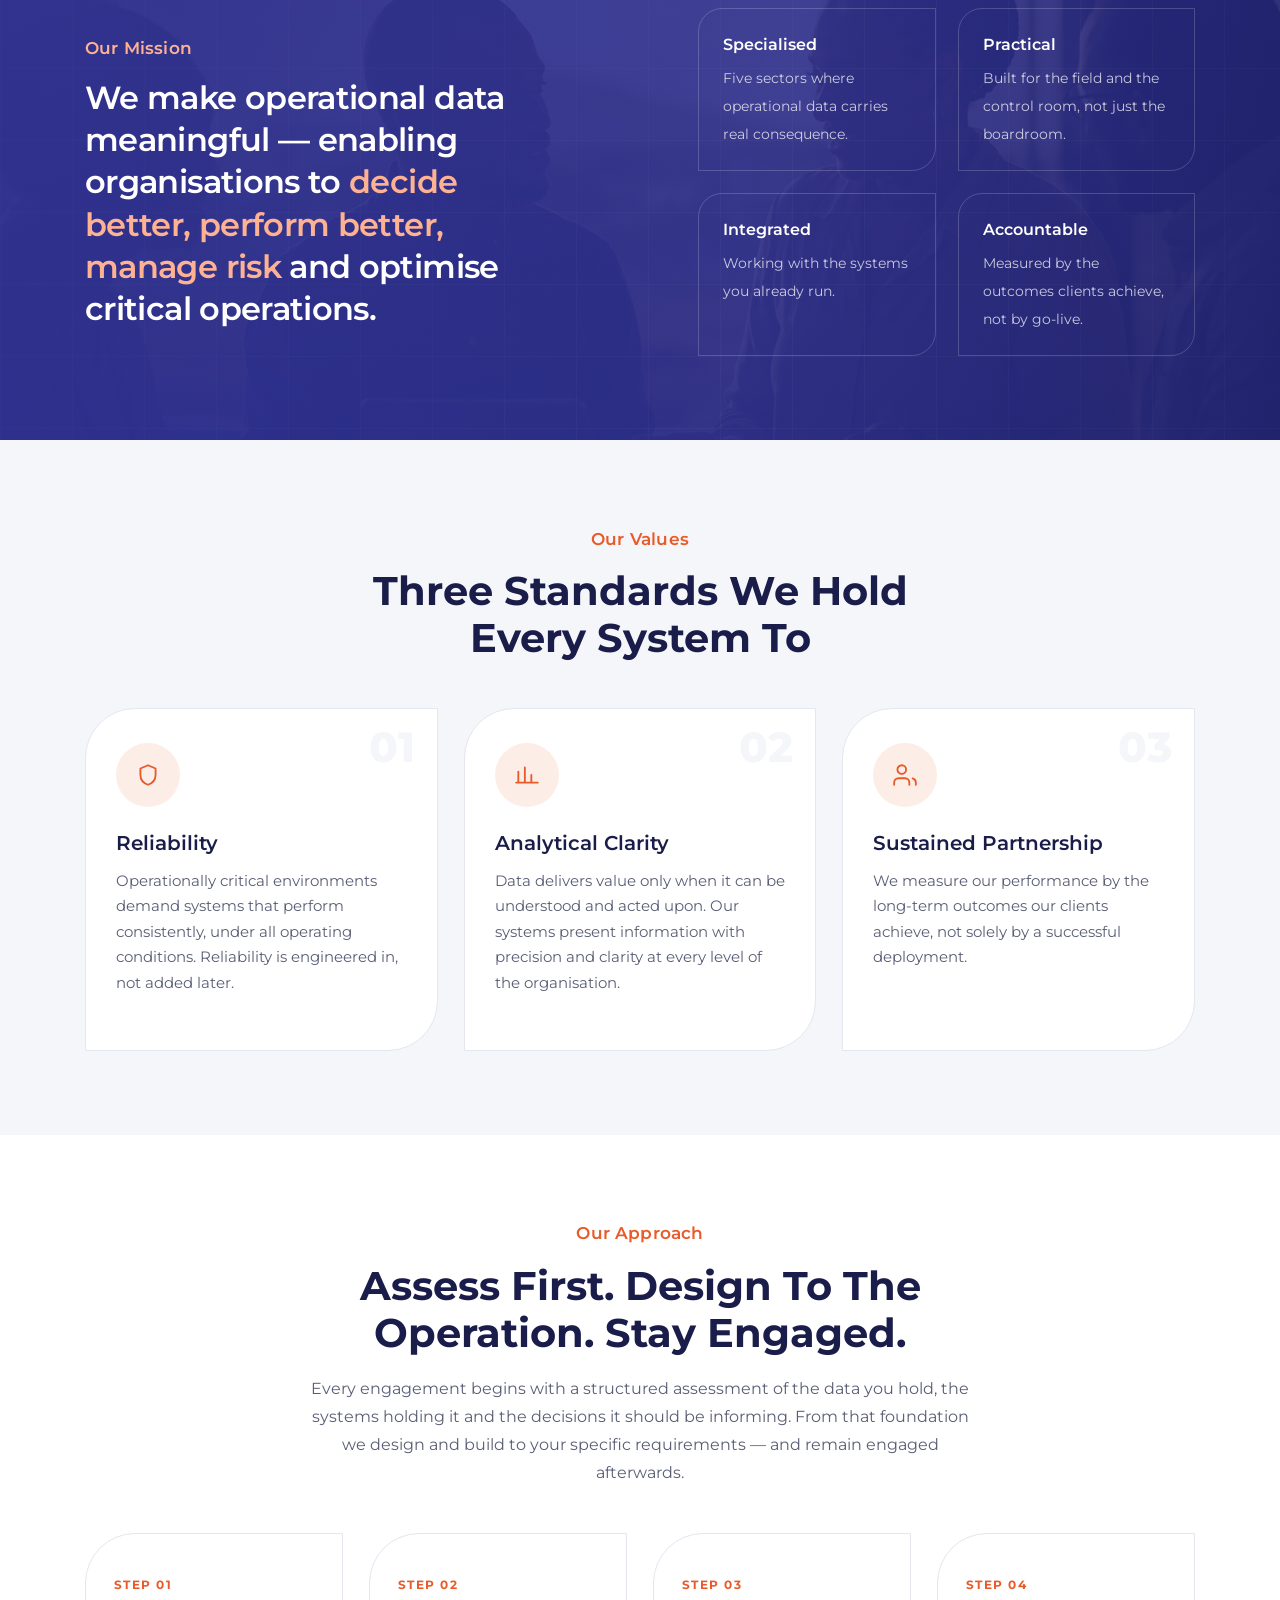
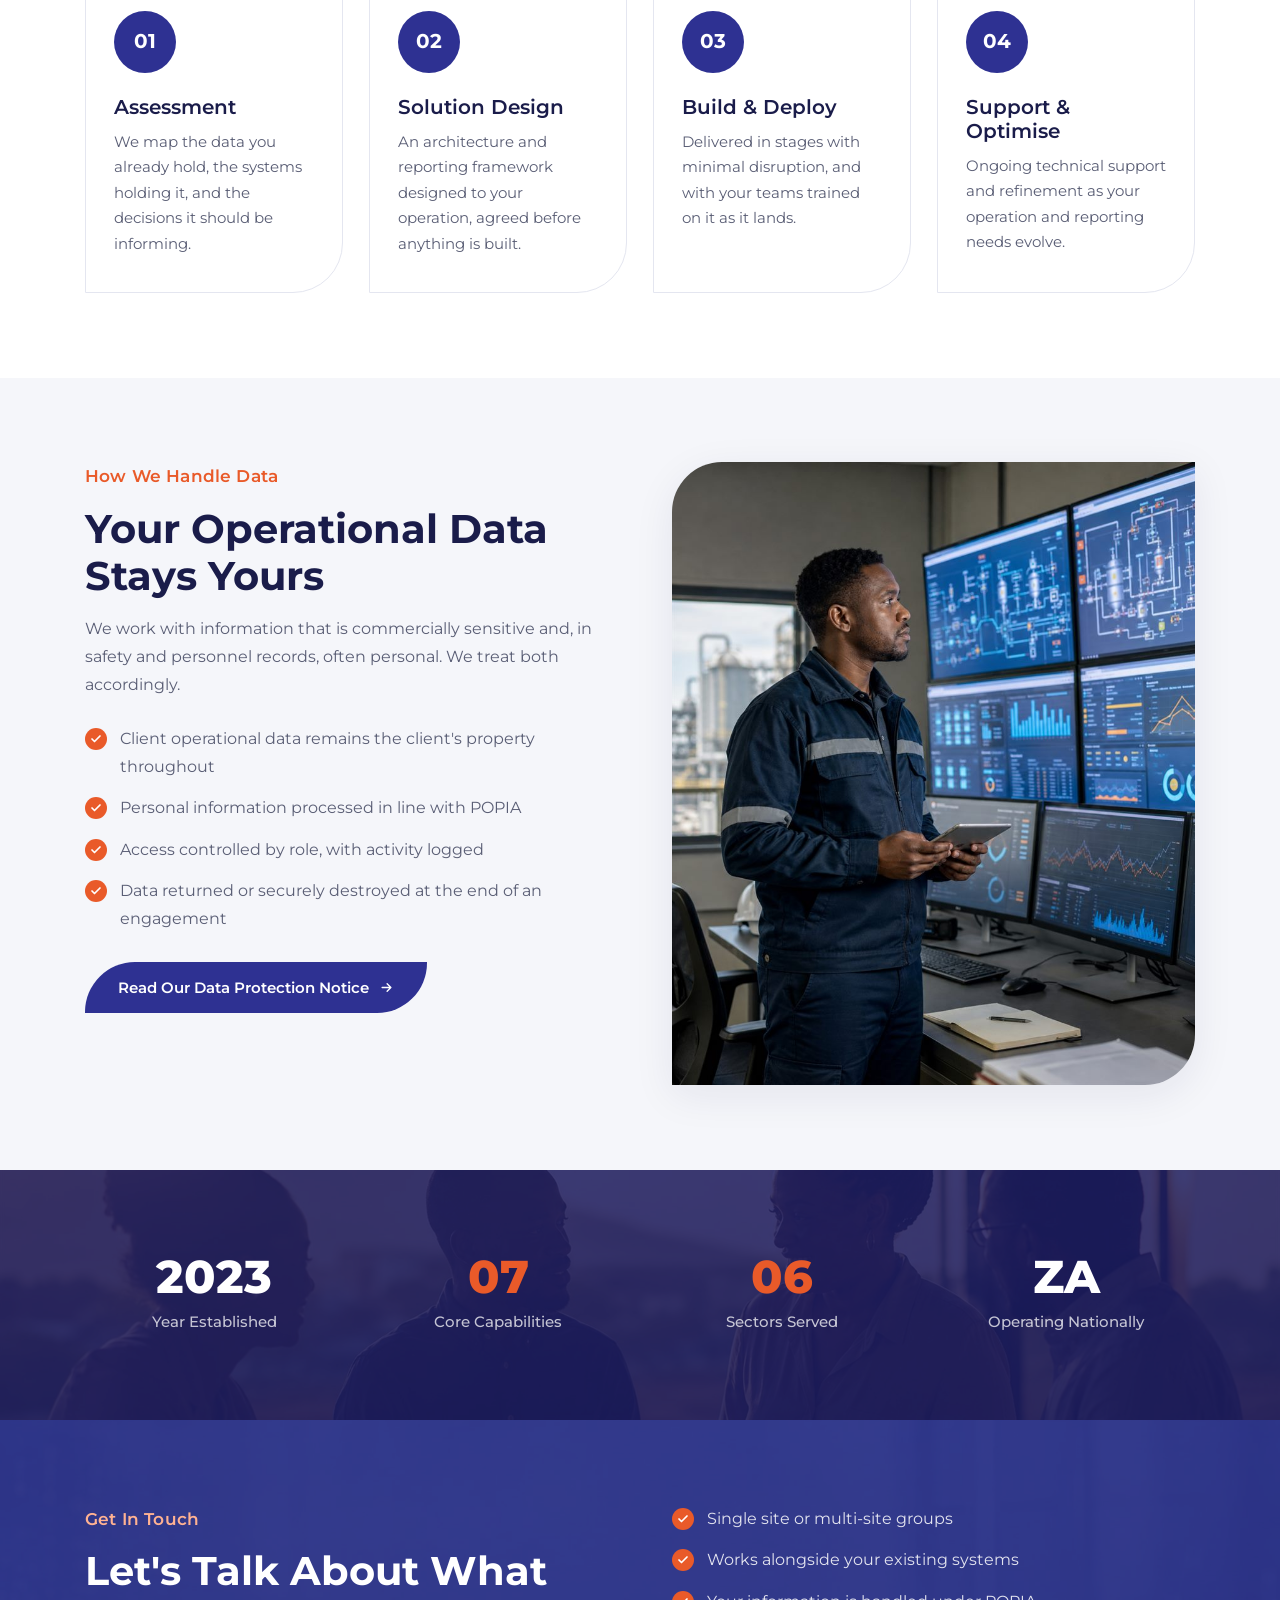
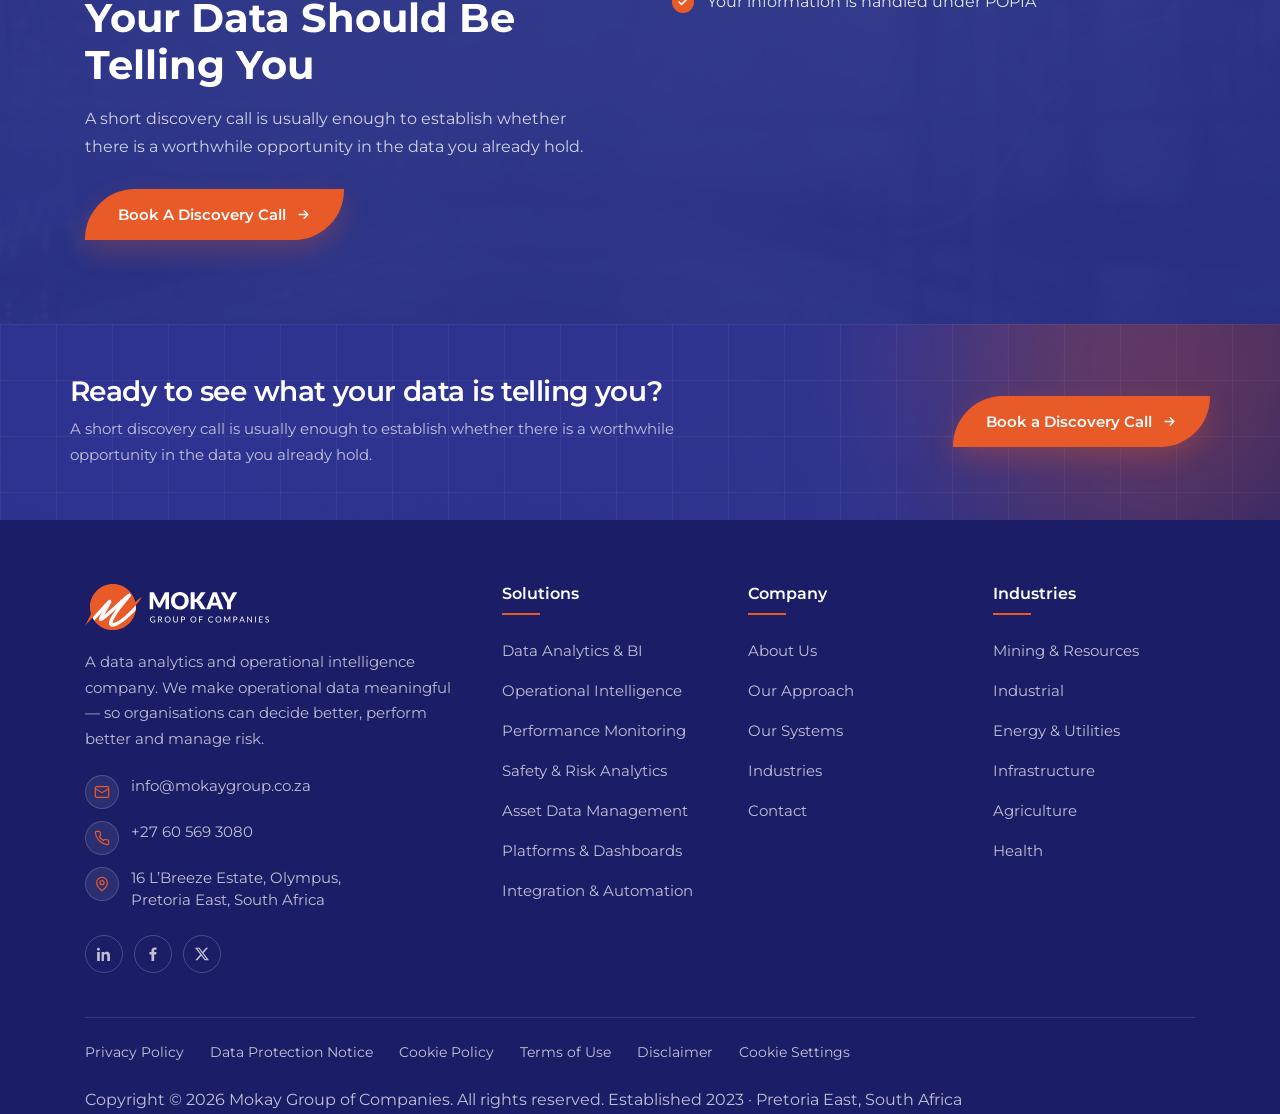
==== commit 02bad690: "Wire in the supplied photography across sectors, banners and solutions Converted 23 images from the " ====
--- a/about.html
+++ b/about.html
@@ -45,7 +45,7 @@
 <!-- /#HEADER -->
 
 <section class="banner">
-  <img class="banner-bg" src="assets/img/hero-2.jpg" alt="" aria-hidden="true" width="1920" height="900">
+  <img class="banner-bg" src="assets/img/banner-about.jpg" alt="" aria-hidden="true" width="1920" height="900">
   <div class="container banner-inner">
     <h1>About Us</h1>
     <div class="crumbs"><a href="index.html">Home</a> / <span>About Us</span></div>
--- a/assets/styles.css
+++ b/assets/styles.css
@@ -699,6 +699,23 @@
 .ind-detail li::before{content:"";position:absolute;left:0;top:8px;width:5px;height:5px;
   border-radius:50%;background:var(--orange)}
 
+/* ---------- capability photography strip (Solutions page) ---------- */
+.cap-shots{display:grid;grid-template-columns:repeat(3,1fr);gap:22px;
+  margin:clamp(30px,4vw,54px) 0}
+@media(max-width:820px){.cap-shots{grid-template-columns:1fr;gap:18px}}
+.cap-shot{position:relative;border-radius:var(--radius-card);overflow:hidden;
+  background:var(--navy-deep);box-shadow:var(--shadow)}
+.cap-shot img{display:block;width:100%;height:100%;object-fit:cover;
+  transition:transform .8s cubic-bezier(.2,.7,.3,1)}
+.cap-shot:hover img{transform:scale(1.06)}
+.cap-shot::after{content:"";position:absolute;inset:0;
+  background:linear-gradient(180deg,rgba(27,29,102,0) 45%,rgba(27,29,102,.9) 100%)}
+.cap-shot span{position:absolute;left:0;right:0;bottom:0;z-index:2;padding:24px 22px;
+  color:#fff;font-weight:600;font-size:1.02rem;letter-spacing:-.01em}
+.cap-shot span i{display:block;font-style:normal;font-size:.8rem;font-weight:700;
+  letter-spacing:.08em;text-transform:uppercase;color:#FFB292;margin-bottom:6px}
+@media(max-width:900px){.cap-shot span i{font-size:.84rem}}
+
 /* ---------- solution showcase (challenge → solution → benefits) ---------- */
 .showcase{border:1px solid var(--line);border-radius:var(--radius-card);background:#fff;
   overflow:hidden;margin-bottom:clamp(30px,4vw,56px)}
